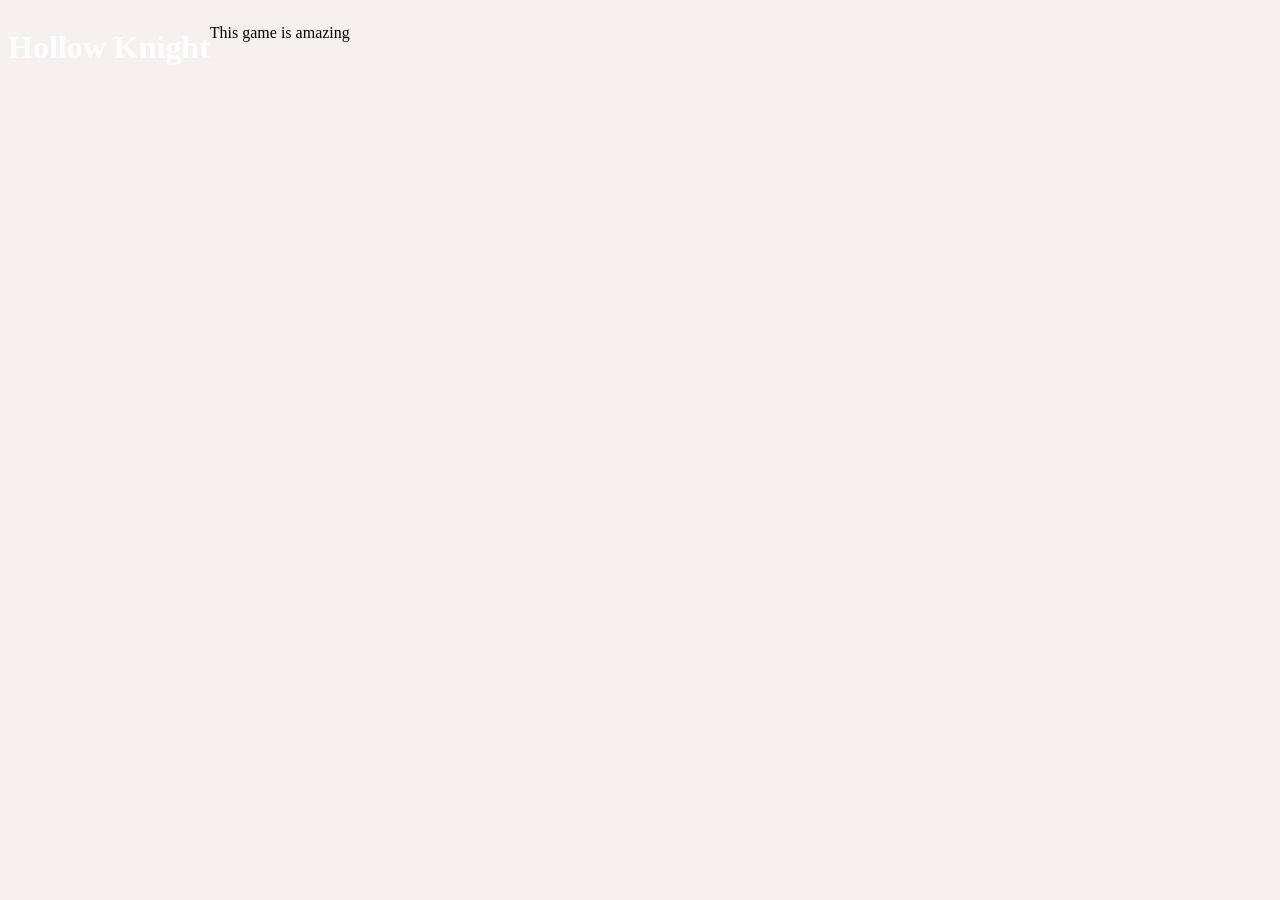
==== Holow-Knight.html @ aef9cb80 "project" ====
<!DOCTYPE html>
<html lang="en">
<head>
    <meta charset="UTF-8">
    <meta name="viewport" content="width=device-width, initial-scale=1.0">
    <title>Hollow Khight</title>
    <link rel="stylesheet" href="style.css" >
    <link rel="icon" href='./imagenes/icono.png' >
</head>
<body>
    <header>
        <h1 class="titulo">Hollow Knight </h1>
        <p>This game is amazing</p>
    
    </header>
    
    
</body>
</html>
---- style.css ----
body{
    background-color: rgb(245, 241, 241);
    background-image: url('../Pag-HMTL/imagenes/image.jpg');
   
}
header{
    text-align: center;
    display: flex;
   
}
.titulo{
    display: block;
    color: #fff;

}
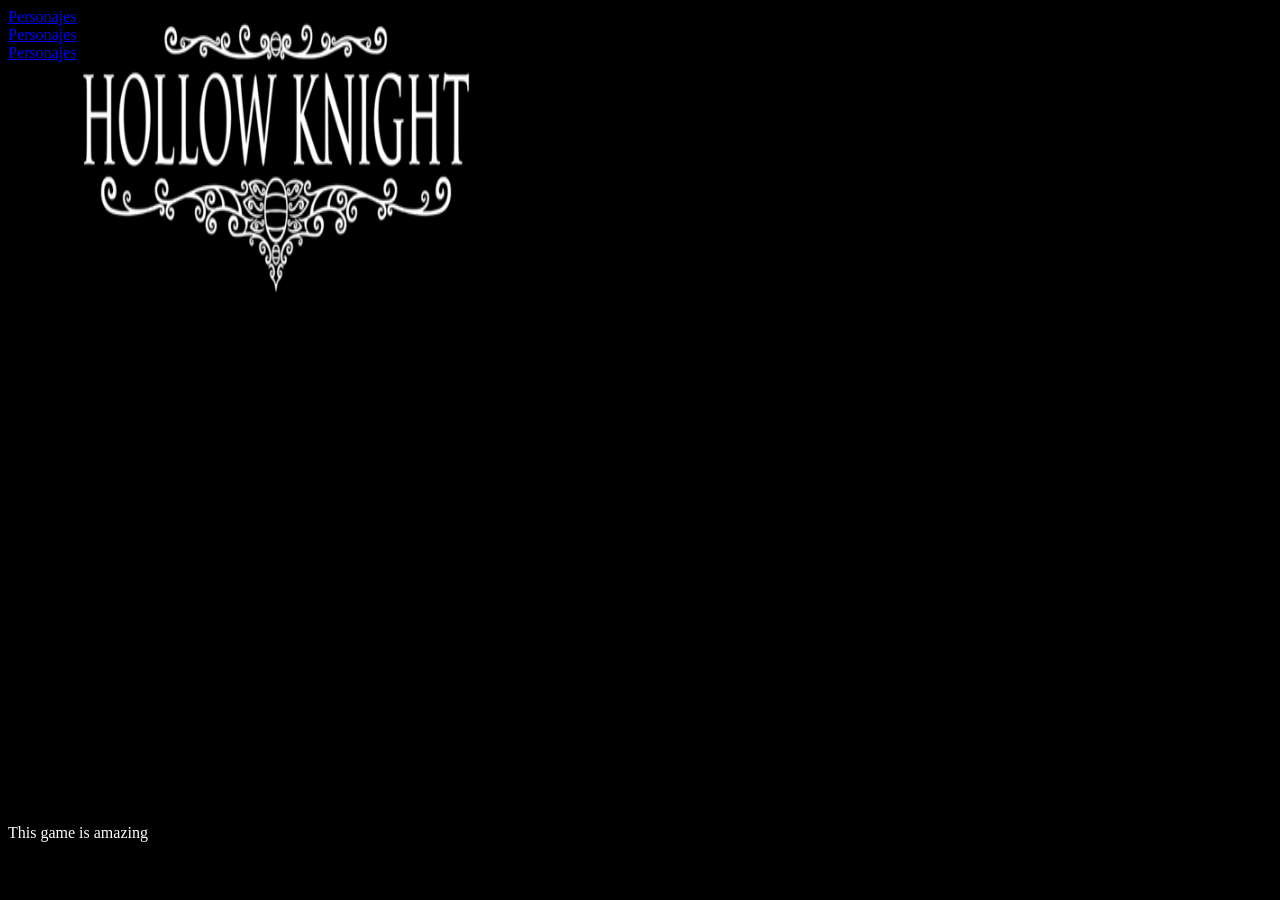
==== commit 19f22f45: "Update Holow-Knight.html" ====
--- a/Holow-Knight.html
+++ b/Holow-Knight.html
@@ -4,16 +4,25 @@
     <meta charset="UTF-8">
     <meta name="viewport" content="width=device-width, initial-scale=1.0">
     <title>Hollow Khight</title>
-    <link rel="stylesheet" href="style.css" >
     <link rel="icon" href='./imagenes/icono.png' >
+    <link rel="stylesheet" href="style.css">
+    <title>Video de fondo del Heather </title>
 </head>
-<body>
-    <header>
-        <h1 class="titulo">Hollow Knight </h1>
-        <p>This game is amazing</p>
-    
+<body style="background-color: black">
+    <header class="video-background ">
+        <nav class="waos"> 
+            <a href=" ">Personajes</a>
+            <a href=" ">Personajes</a>
+            <a href=" ">Personajes</a>
+        </nav>
+        <div position="" class="video-overlay"><center><img src="./imagenes/Titulo.png" width="400" height="300" alt="Imagen"></center></div>
+        <video autoplay muted loop ="./imagenes/fondo.mp4" width="1835" height=800>
+            <source src="./imagenes/fondo.mp4" type="video/mp4">
+        </video>
+        
     </header>
     
-    
+        <div><p><FONT COLOR="white">This game is amazing</FONT> </p></div>
+        <p>lore</p>
 </body>
-</html>+</html>
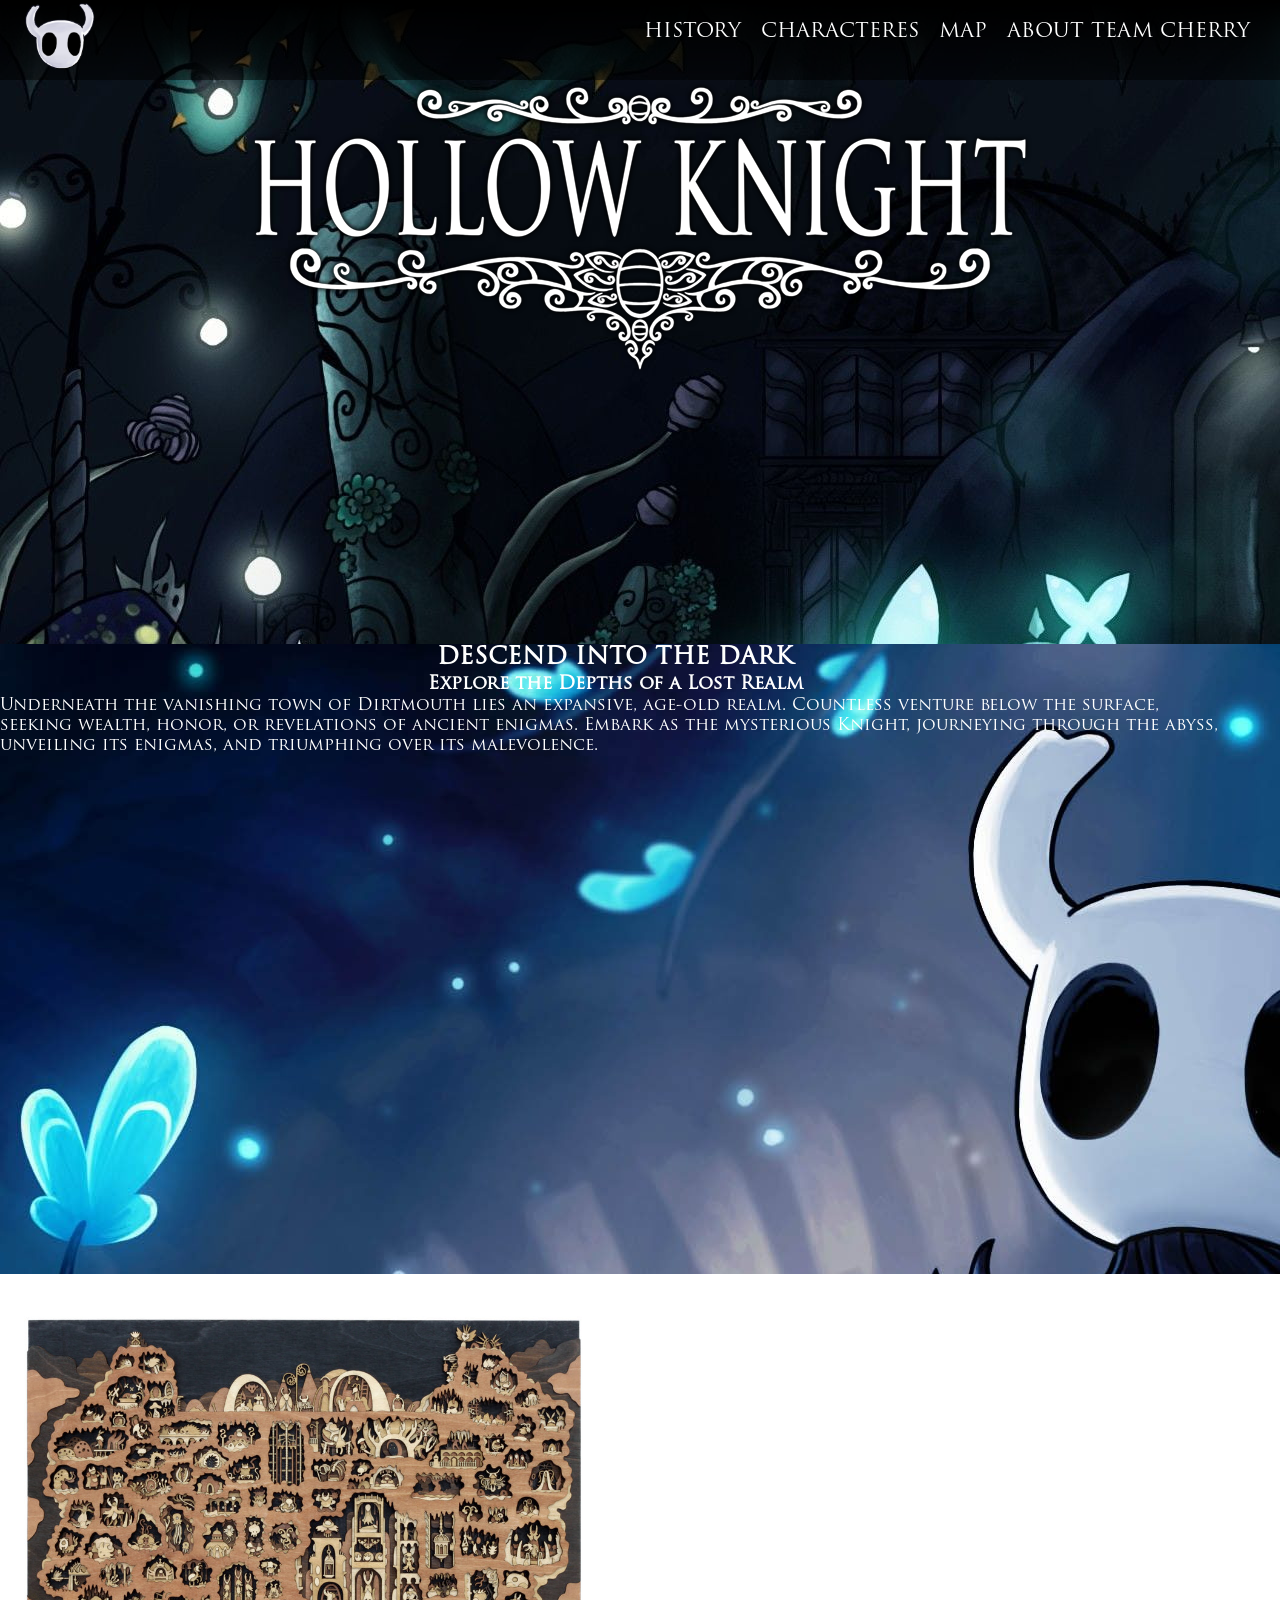
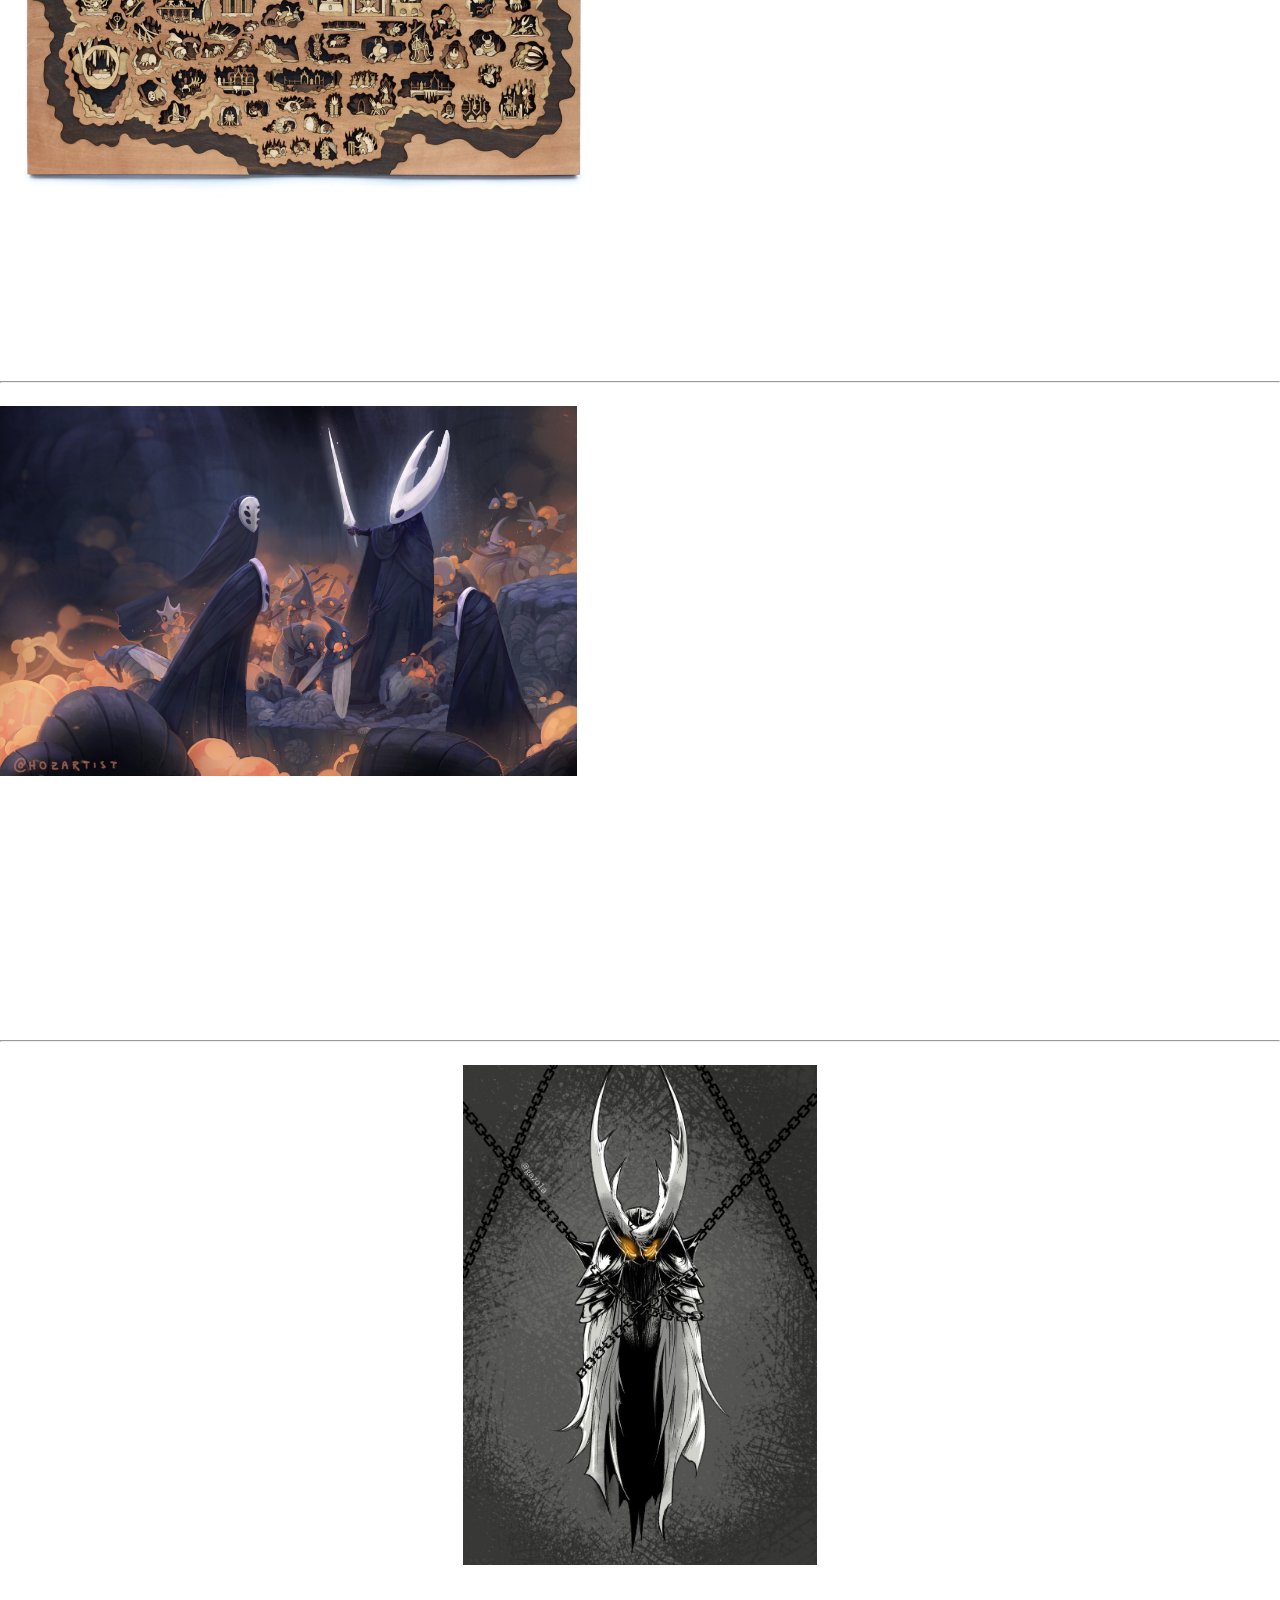
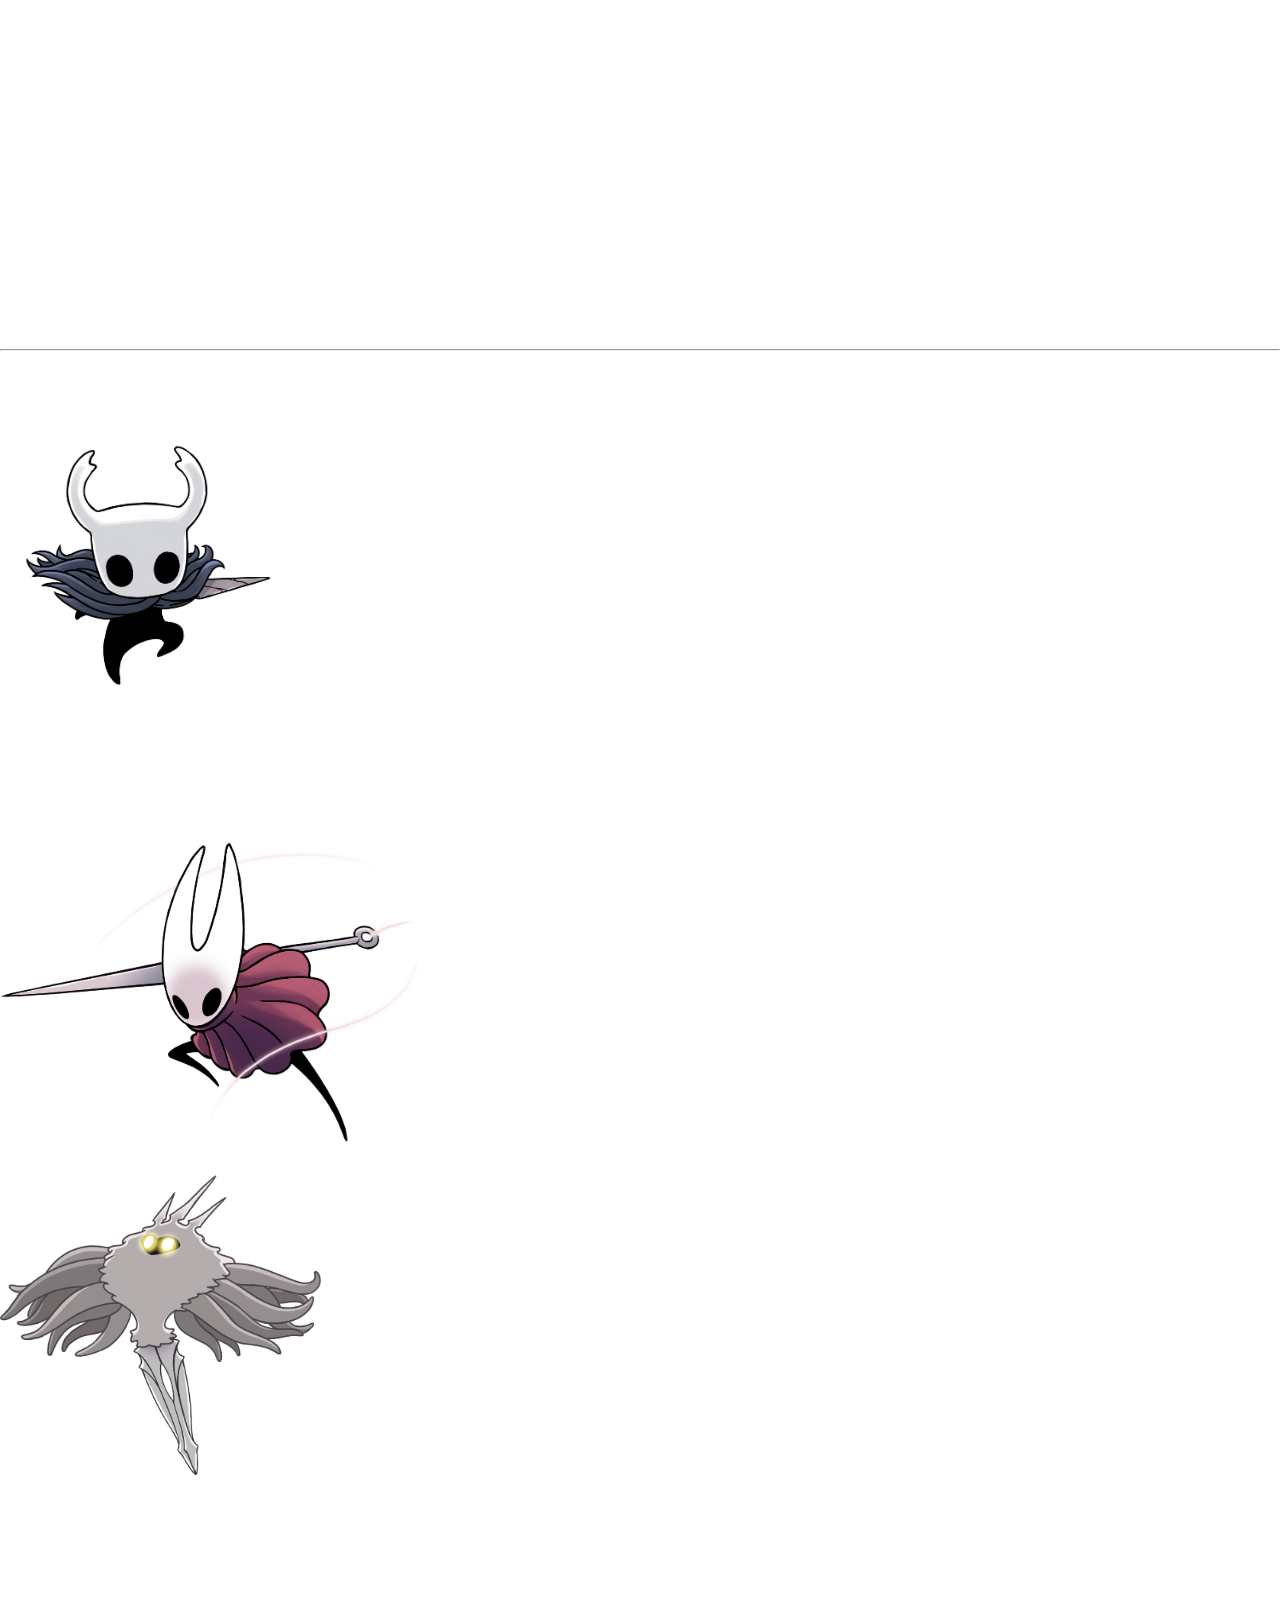
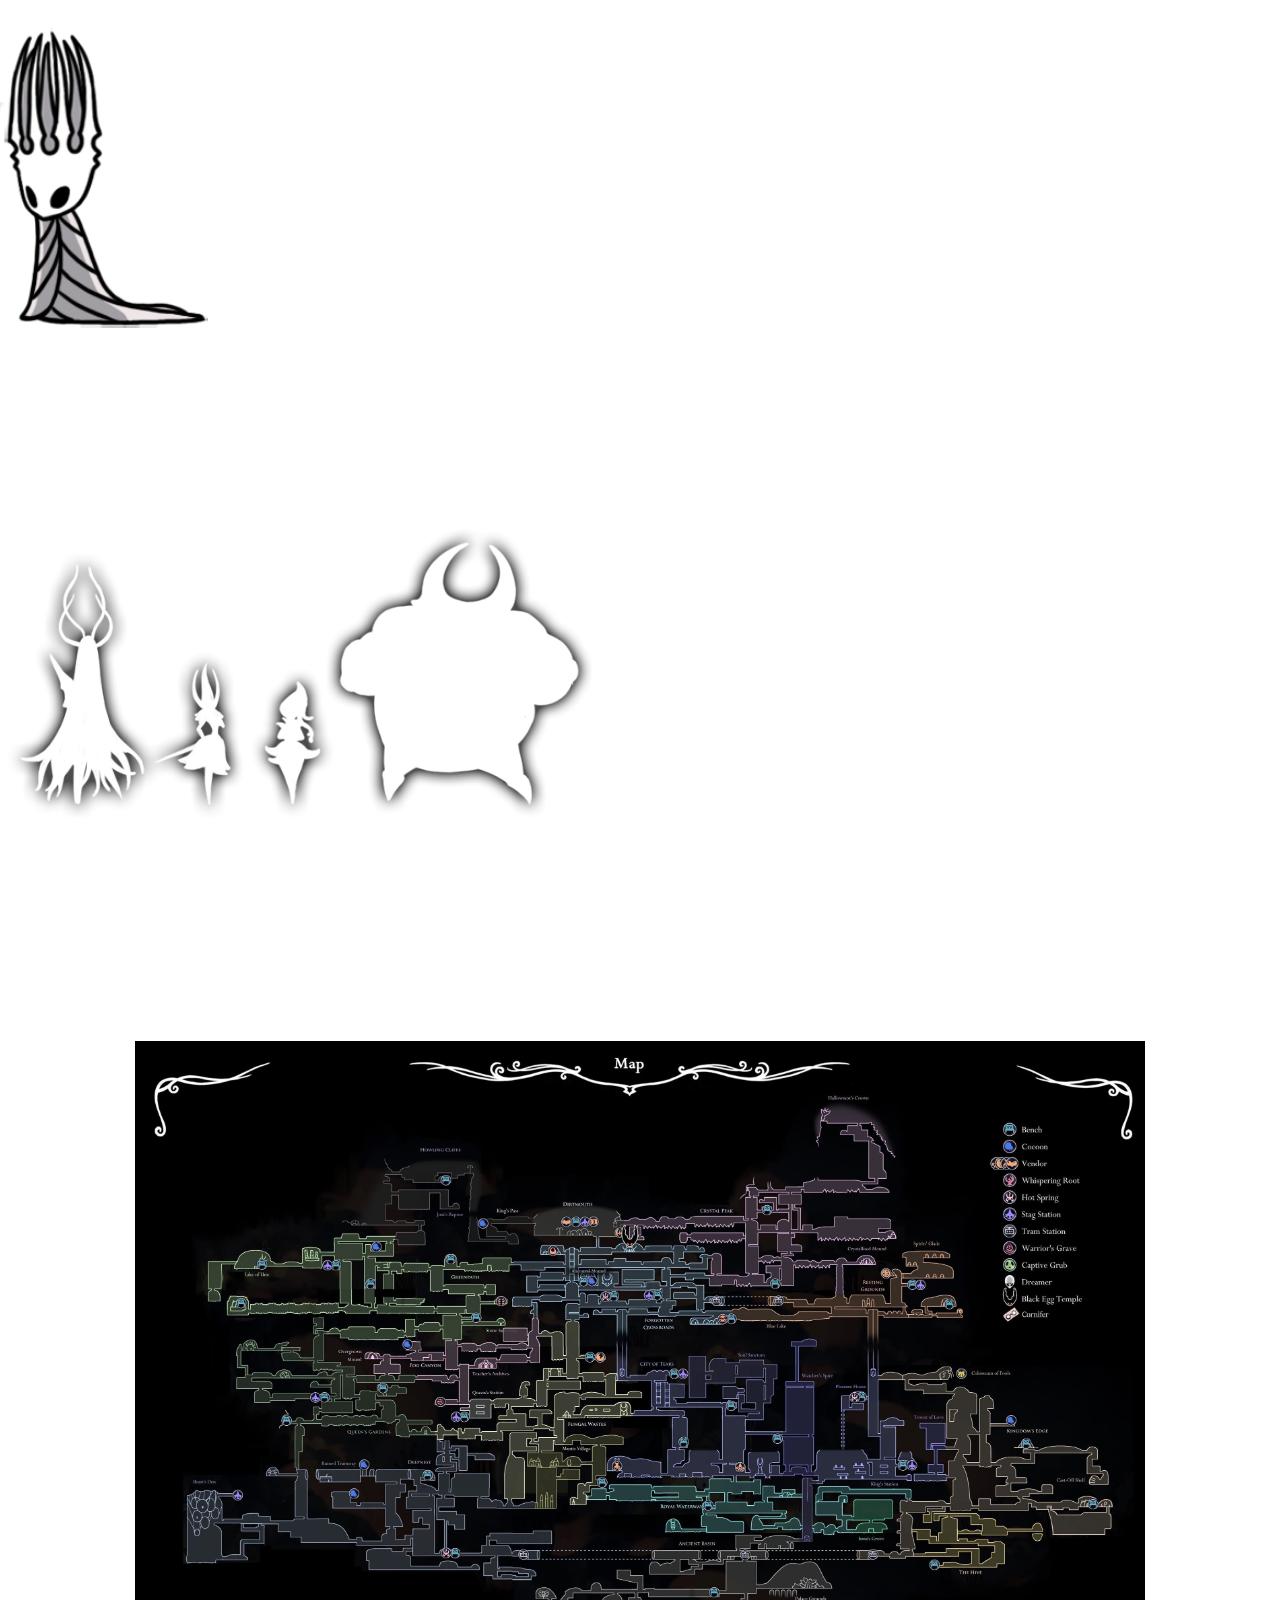
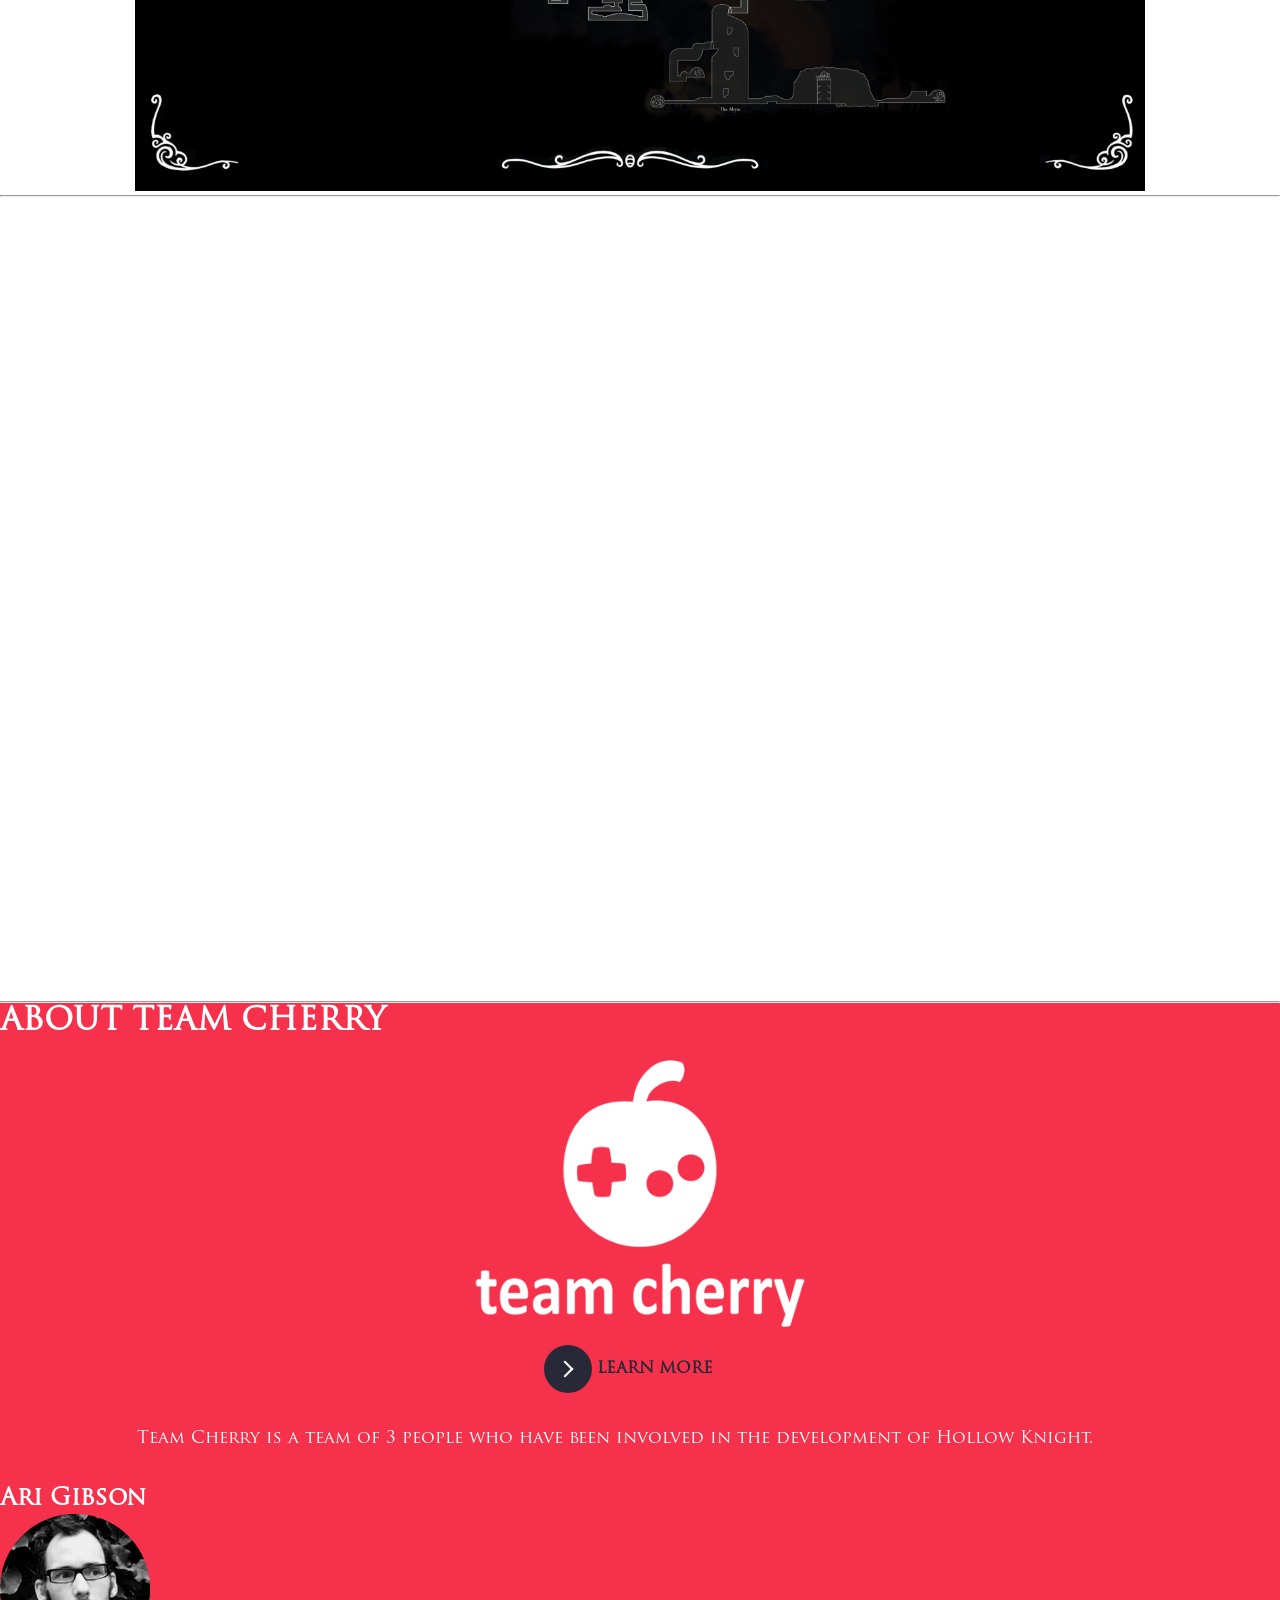
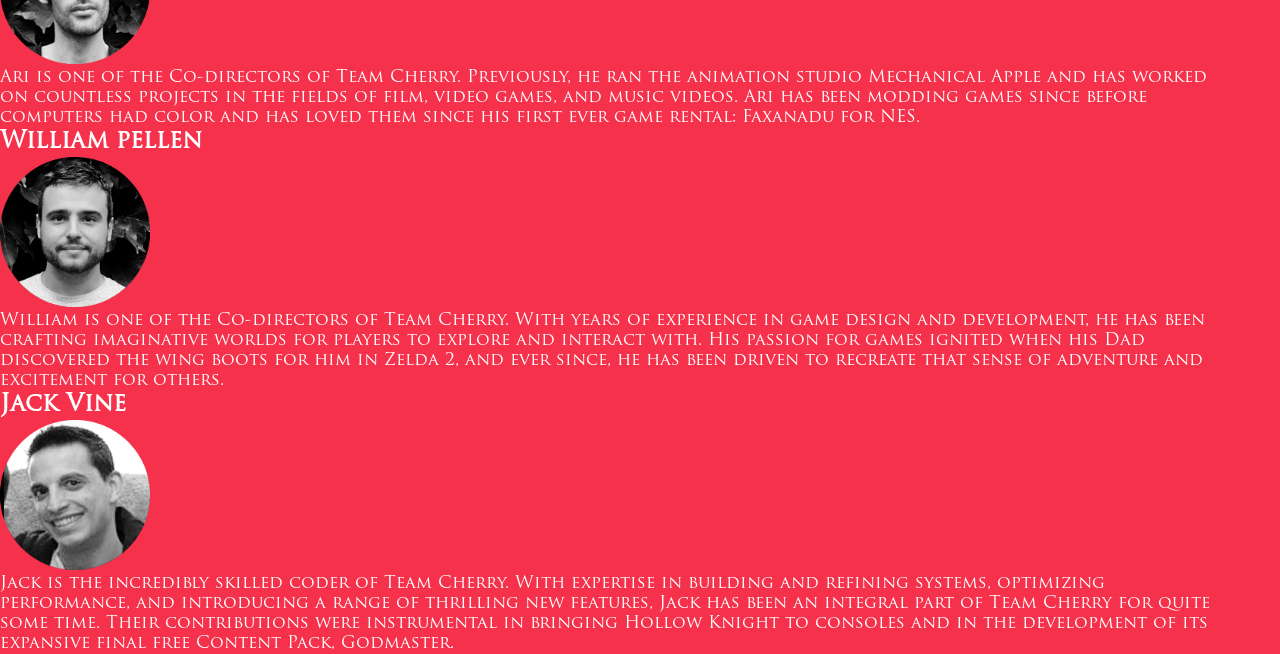
==== commit 21ecd2b1: "upload Page in Github 29/08/23" ====
--- a/Holow-Knight.html
+++ b/Holow-Knight.html
@@ -3,26 +3,167 @@
 <head>
     <meta charset="UTF-8">
     <meta name="viewport" content="width=device-width, initial-scale=1.0">
-    <title>Hollow Khight</title>
+    <title>Hollow Knight</title>
     <link rel="icon" href='./imagenes/icono.png' >
     <link rel="stylesheet" href="style.css">
-    <title>Video de fondo del Heather </title>
+    <style>
+        .imagen {
+            margin-top: 70px; /* Ajuste de posicion de imagen titulo*/
+        }
+    </style>
 </head>
-<body style="background-color: black">
-    <header class="video-background ">
-        <nav class="waos"> 
-            <a href=" ">Personajes</a>
-            <a href=" ">Personajes</a>
-            <a href=" ">Personajes</a>
+<body>
+    <header>
+        <a href="">
+            <img src="./imagenes/logo_pagina.png" alt="">
+        </a>
+        <nav> 
+            <a href="#history">HISTORY</a>
+            <a href="#characteres">CHARACTERES</a>
+            <a href="#map">MAP</a>
+            <a href="#about">ABOUT TEAM CHERRY</a>
         </nav>
-        <div position="" class="video-overlay"><center><img src="./imagenes/Titulo.png" width="400" height="300" alt="Imagen"></center></div>
-        <video autoplay muted loop ="./imagenes/fondo.mp4" width="1835" height=800>
-            <source src="./imagenes/fondo.mp4" type="video/mp4">
-        </video>
+    </header>
+    <main>
+        <div  id="fondoInicio"> 
+            <div class="titulo-overlay"><center><img class="imagen" src="./imagenes/Titulo.png" alt="Imagen"></center></div>
+            <video autoplay muted loop ="./imagenes/fondo.mp4" width="1835" height=800>
+                <source src="./imagenes/fondo.mp4" type="video/mp4">
+            </video>
+        </div> 
+          <!-- INTRODUCTION -->
+        <section class="portada" id="portada">
+            <center><h1> DESCEND INTO THE DARK </h1></center>
+            <center><h3>Explore the Depths of a Lost Realm</h3></center>
+            <p>
+                Underneath the vanishing town of Dirtmouth lies an expansive, age-old realm. Countless venture below the surface, seeking wealth, honor, or revelations of ancient enigmas.
+                Embark as the mysterious Knight, journeying through the abyss, unveiling its enigmas, and triumphing over its malevolence.
+            </p>
+        </section>
+    </main>
+  
+
+  <!-- HISTORY -->
+
+    <div id="history">
+        <h3>The history of Hallownest</h3>
+        <img src="./imagenes/Hallownest.jpg" alt="Hallownest" height="500">
+        <p>
+            Before the realm of Hallownest, there existed an all-powerful creature, The Radiance, which through its light gave birth to the tribe of Moths. 
+            Together, they created the kingdom of Hallownest, a place for insects to live out their lives. Insects of all kinds soon arrived. The Mantis tribe, a warrior people, and the Bee tribe, a hierarchical society, were among the many species that came to the new realm. 
+            While they respected The Radiance as the ultimate authority, the Mantis had their own government, and the bees secluded themselves in their hive, oblivious to all that transpired in Hallownest. All was peace and harmony, or so it seemed. In reality, The Radiance was a parasite that exploited the weak minds of the insects who worshipped her, for her own ends. In return, she granted them the wishes they sought. This was already significant, even if the insects remained unaware, and those who did realize it often didn't care. Their possessed minds weren't a problem compared to the wishes they obtained. 
+            No one cared until a being arrived that would change everything.
+        </p>
+        <hr>
+    </div>
+
+    <div>
+        <h3>The infection</h3>
+        <img src="./imagenes/infection.jpg" alt="Infection" height="370">
+        <p>
+            The Radiance had been plotting her revenge all this time, and she succeeded. She once again exploited the minds of weak insects, who, even if they forgot her, remembered the pleasure they felt when receiving wishes. 
+            She appeared to them in dreams, and over time, the dreams became more frequent and painful. It was like an infection. Eventually, the poor insects couldn't take it anymore and went mad, becoming aggressive and stronger. 
+            The dream was so potent that it took on a physical form, like a mucus or orange liquid (visible in Infected Crossroads), and spread through the air. The more privileged tribes and insects with stronger minds managed to survive, although some couldn't resist the temptation of possessing such power. 
+            The Radiance was no longer content with ruling minds; now, she wanted to destroy everything. 
+            It seemed all was lost.
+            The King attempted to find a solution to this plague, believing that to overcome the light, darkness was required. Thus, he ventured into the Abyss and began experimenting with it to forge a pure vessel. He needed to create something capable of containing the infection within, and as the Void was emptiness, he harnessed it to attempt to forge a being fit for this purpose. His initial experiments didn't yield favorable results, nor did his subsequent ones. It took many years for him to discover a pure vessel, while the Radiance threatened to annihilate the insects.
+            Until one day, he succeeded.
+        </p>
+        <hr>
+    </div>
+    <div>
+        <h3><center>The Hollow Knight</center></h3>
+        <center><img src="./imagenes/The hw.jpg" alt="Hollow Knight" height="500"></center>
+        <p>The Hollow Knight He created the perfect vessel, or so he believed. It was the Hollow Knight, or the Empty Knight. The King needed a being incapable of feeling, and this one appeared to fit the bill. The Hollow Knight absorbed the Radiance, and she became trapped in its mind, like in a dream. To ensure security, the King enlisted three beings of great power to become the seals that would contain the Hollow Knight, in case something went awry. They were Monomon, the Teacher, who held vast wisdom and studied extensively in the archives. There was also Lurien, the Watcher, who kept watch over the City of Tears from his Tower and, out of loyalty to his king, accepted this sacrifice. Lastly, Herrah, the Beast, queen of the creatures of Deepnest, initially unwilling to sacrifice herself, but after striking a deal with the king, she acquiesced. The three became the Dreamers, sleeping eternally, and from their dreams, they kept the Hollow Knight in check. 
+         Time passed, and the King died, the Pale Lady hid away, and the group of the Five Knights disbanded. And even though everything was supposed to be under control, there was something that kept people uneasy. As mentioned before, the Hollow Knight was not perfect. It did possess a feeling, loyalty toward the king. The king treated the Hollow Knight as if it were his child, and it developed an attachment to the king. This showed that the Empty Knight wasn't so empty after all. The Radiance seized upon this and spread once more. Not even the Dreamers could stand against her, but they couldn't awaken because they now had to keep the Hollow Knight imprisoned. The Hollow Knight's void was filled with infection, and now she controlled its body, using it as a conduit. If the Hollow Knight were to escape, the infection would spread even faster. The weak insects became infected once again. The kingdom fell back into ruin, and without their king, their hopes dwindled.
+         And at this point is when our character arrives in Hallownest, another vessel that must carve a path through this devastated realm to either replace the Hollow Knight as a pure vessel or put an end to the Radiance once and for all.</p>
+    </div>
+    <hr>
+
+    <!-- CHARACTERES -->
+    <div id="characteres">
+        <center><h2>CHARACTERES</h2></center>
+        <h2>The Knight</h2>
+        <img src="./imagenes/Knight.png" alt="Knight" height="300">
+        <p>The character that the player controls throughout the main story in Hollow Knight. At the start of the game, the Knight is equipped with only their Old Nail and the ability to heal themselves using SOUL. Throughout the game, they acquire new abilities and items that enable them to progress within Hallownest, the kingdom in which the game takes place, unlocking new areas and characters.</p>
         
-    </header>
+        <h2>Hornet</h2>
+        <p>Skillful guardian of the ruins of Hallownest. Wields a needle and thread.</p>
+        <img src="./imagenes/Hornet.png" alt="Hornet" height="300">
+
+        <h2>The radiance</h2>
+        <img src="./imagenes/Radiance.png" alt="Radiance" height="300">
+        <p> The light, long forgotten</p>
+        <p>The plague, the infection, the madness that reanimates the corpses of Hallownest... the radiance that emanates from the eyes of a dead kingdom. Whence does it come? I suppose it's something beyond the understanding of mortals like me.</p>
+
+        <h2>The Pale King</h2>
+        <p>The Pale King was the monarch of Hallownest, the companion of the Pale Lady, and the ruler of the White Palace.
+
+            When Hallownest eventually fell into ruin, its solitary king left his now-vanished palace and his subjects behind, retreating into hiding.</p>
+        <img src="./imagenes/ThePaleKing.png" alt="Pale King" height="300">
+
+        <h2>The five great Knights</h2>
+        <p> Five legendary figures who once held the role of defending the kingdom. Their names have been forgotten by history. The five Great Knights are:</p>
+        <br>
+        <ul>
+            <li> ●Fierce Dryya</li>
+            <li> ●Kindhearted Isma</li>
+            <li> ●Mysterious Ze'mer</li>
+            <li> ●Loyal Ogrim</li>
+            <li> ●Mighty Hegemol</li>
+        </ul>
+        <img src="./imagenes/Five.png" alt="The great Five" height="300">
+        <p>From left to right: Ze'mer, Dryya, Isma, and Hegemol</p>
+    </div>
+
+    <!-- MAP -->
+    <div id="map">
+        <h1>MAP</h1>
+        <p>In Hollow Knight, a valuable ally is undoubtedly a comprehensive map, as the level design showcases a labyrinthine nature and the extensive world layout can easily lead us astray in the depths of Hallownest. Navigating through these unfamiliar terrains can sow uncertainty regarding our goals and destinations. As we progress in our adventure, we will come across a variety of challenging bosses, collectible items of all sorts, intriguing missions, picturesque shops, needy rescued grubs, ornamental trinkets, hidden rarities, empowering abilities, magical spells, as well as strategically placed fast travel points, among many other things. This wealth of elements can result in us inadvertently overlooking certain aspects, prompting us to invest hours meticulously exploring the map in search of the final details necessary to achieve the coveted 107% completion.</p>
+        <center><img src="./imagenes/Map.jpg" alt="Map" height="750"></center>
+    </div>
+    <!-- GAMEPLAY -->
+    <hr>
+    <video autoplay muted loop ="./imagenes/Gameplay.mp4" width="1835" height=800>
+        <source src="./imagenes/Gameplay.mp4" type="video/mp4">
+    </video>
+    <hr>
+    <!-- ABOUT TEAM CHERRY-->
+    <div id="about" >
+        <h1>ABOUT TEAM CHERRY</h1>
+        <center><img src="./imagenes/Team Cherry.png" alt="Team Cherry" height="300"></center>
+        <div>
+            <center>
+                <a href="https://www.teamcherry.com.au/">
+                  <button class="learn-more">
+                    <span class="circle" aria-hidden="true">
+                      <span class="icon arrow"></span>
+                    </span>
+                    <span class="button-text">Learn More</span>
+                  </button>
+                </a>
+              </center>
+              <br><br>
+        </div>
+        <center><p>Team Cherry is a team of 3 people who have been involved in the development of Hollow Knight.</p></center>
+        <br><br>
+        <!-- Ari gibson -->
+        <h2>Ari Gibson</h2>
+        <img src="./imagenes/ari.png" alt="Ari Gibson" height="150">
+        <p>Ari is one of the Co-directors of Team Cherry. Previously, he ran the animation studio Mechanical Apple and has worked on countless projects in the fields of film, video games, and music videos. Ari has been modding games since before computers had color and has loved them since his first ever game rental: Faxanadu for NES.</p>
+        <!-- william pellen -->
+        <h2>William pellen</h2>
+        <img src="./imagenes/william.png" alt="William pellen" height="150">
+        <p>William is one of the Co-directors of Team Cherry. With years of experience in game design and development, he has been crafting imaginative worlds for players to explore and interact with. His passion for games ignited when his Dad discovered the wing boots for him in Zelda 2, and ever since, he has been driven to recreate that sense of adventure and excitement for others.</p>
+        <!-- Jack Vine -->
+        <h2>Jack Vine</h2>
+        <img src="./imagenes/jack.png" alt="Jak Vine" height="150">
+        <p>Jack is the incredibly skilled coder of Team Cherry. With expertise in building and refining systems, optimizing performance, and introducing a range of thrilling new features, Jack has been an integral part of Team Cherry for quite some time. Their contributions were instrumental in bringing Hollow Knight to consoles and in the development of its expansive final free Content Pack, Godmaster.</p>
     
-        <div><p><FONT COLOR="white">This game is amazing</FONT> </p></div>
-        <p>lore</p>
+    
+    
+    </div>
+
+
 </body>
 </html>
--- a/style.css
+++ b/style.css
@@ -1,16 +1,216 @@
-body{
-    background-color: rgb(245, 241, 241);
-    background-image: url('../Pag-HMTL/imagenes/image.jpg');
-   
-}
-header{
-    text-align: center;
-    display: flex;
-   
-}
-.titulo{
-    display: block;
-    color: #fff;
-
-}
-    +
+ @font-face{
+          font-family:'Trajan';
+          src:url(./font/Trajan.ttf)
+} 
+
+*{
+  padding: 0;
+  margin: 0;
+  box-sizing: border-box;
+  flex-direction: wrap;
+}
+
+html {
+  scroll-behavior: smooth;
+}
+
+header {
+  position: fixed;
+  width: 100%;
+  height: 80px;
+  background-image: linear-gradient(black, rgba(0, 0, 0, 0.5));
+  display: flex;
+  align-items: center;
+  justify-content: space-between;
+  padding: 0 20px;
+  z-index: 90;
+}
+
+header img {
+  height: 5rem;
+}
+
+nav{
+  display: flex;
+  flex-direction: row;
+  height: 100%;
+}
+
+nav a {
+  display: block;
+  align-items: center;
+  text-decoration: none;
+  color: white;
+  font-size: 20px;
+  font-family: 'Trajan', sans-serif;
+  height: 100%;
+  padding: 20px 10px;
+
+}
+
+nav a:hover {
+  background-color: white;
+  color: black;
+}
+
+.titulo-overlay {
+  position: absolute;
+  top: 50;
+  left: 50;
+  width: 100%;
+  height: 100%;
+  z-index: 1; 
+  text-align: justify;
+}
+video{
+  height: calc(100vh - 100px);
+  width: 100%;
+}
+.portada{
+  background-image:url("./imagenes/void.jpg");
+  height: 70vh;
+  
+}
+p {
+  text-decoration: none;
+  color: rgb(255, 255, 255); 
+  font-size: 17px;
+  font-family: 'Trajan', sans-serif;
+  margin-right: 50px;
+}
+
+h1 {
+  text-decoration: none;
+  color: rgb(255, 255, 255); 
+  font-family: 'Trajan', sans-serif;
+  margin-right: 50px;
+}
+h2 {
+  text-decoration: none;
+  color: rgb(255, 255, 255); 
+  
+  font-family: 'Trajan', sans-serif;
+  margin-right: 50px;
+}
+h3 {
+  text-decoration: none;
+  color: rgb(255, 255, 255); 
+
+  font-family: 'Trajan', sans-serif;
+  margin-right: 50px;
+}
+ul {
+  text-decoration: none;
+  color: rgb(255, 255, 255); 
+
+  font-family: 'Trajan', sans-serif;
+  margin-right: 50px;
+}
+
+body {
+  background-image: url("./imagenes/Fondo.jpg"); 
+  background-attachment: fixed;
+}
+
+#fondoInicio {
+  margin: 0;
+  width: 100%;
+}
+
+#fondoInicio video{
+  width: 100%;
+  height: 100%;
+} 
+
+button {
+  position: relative;
+  display: inline-block;
+  cursor: pointer;
+  outline: none;
+  border: 0;
+  vertical-align: middle;
+  text-decoration: none;
+  background: transparent;
+  padding: 0;
+  font-size: inherit;
+  font-family: 'Trajan', sans-serif;
+ }
+ 
+ button.learn-more {
+  width: 12rem;
+  height: auto;
+ }
+ 
+ button.learn-more .circle {
+  transition: all 0.45s cubic-bezier(0.65, 0, 0.076, 1);
+  position: relative;
+  display: block;
+  margin: 0;
+  width: 3rem;
+  height: 3rem;
+  background: #282936;
+  border-radius: 1.625rem;
+ }
+ 
+ button.learn-more .circle .icon {
+  transition: all 0.45s cubic-bezier(0.65, 0, 0.076, 1);
+  position: absolute;
+  top: 0;
+  bottom: 0;
+  margin: auto;
+  background: #fff;
+ }
+ 
+ button.learn-more .circle .icon.arrow {
+  transition: all 0.45s cubic-bezier(0.65, 0, 0.076, 1);
+  left: 0.625rem;
+  width: 1.125rem;
+  height: 0.125rem;
+  background: none;
+ }
+ 
+ button.learn-more .circle .icon.arrow::before {
+  position: absolute;
+  content: "";
+  top: -0.29rem;
+  right: 0.0625rem;
+  width: 0.625rem;
+  height: 0.625rem;
+  border-top: 0.125rem solid #fff;
+  border-right: 0.125rem solid #fff;
+  transform: rotate(45deg);
+ }
+ 
+ button.learn-more .button-text {
+  transition: all 0.45s cubic-bezier(0.65, 0, 0.076, 1);
+  position: absolute;
+  top: 0;
+  left: 0;
+  right: 0;
+  bottom: 0;
+  padding: 0.75rem 0;
+  margin: 0 0 0 1.85rem;
+  color: #282936;
+  font-weight: 700;
+  line-height: 1.6;
+  text-align: center;
+  text-transform: uppercase;
+ }
+ 
+ button:hover .circle {
+  width: 100%;
+ }
+ 
+ button:hover .circle .icon.arrow {
+  background: #fff;
+  transform: translate(1rem, 0);
+ }
+ 
+ button:hover .button-text {
+  color: #fff;
+ }
+
+ #about {
+  background-color: rgb(245, 49, 75);
+}
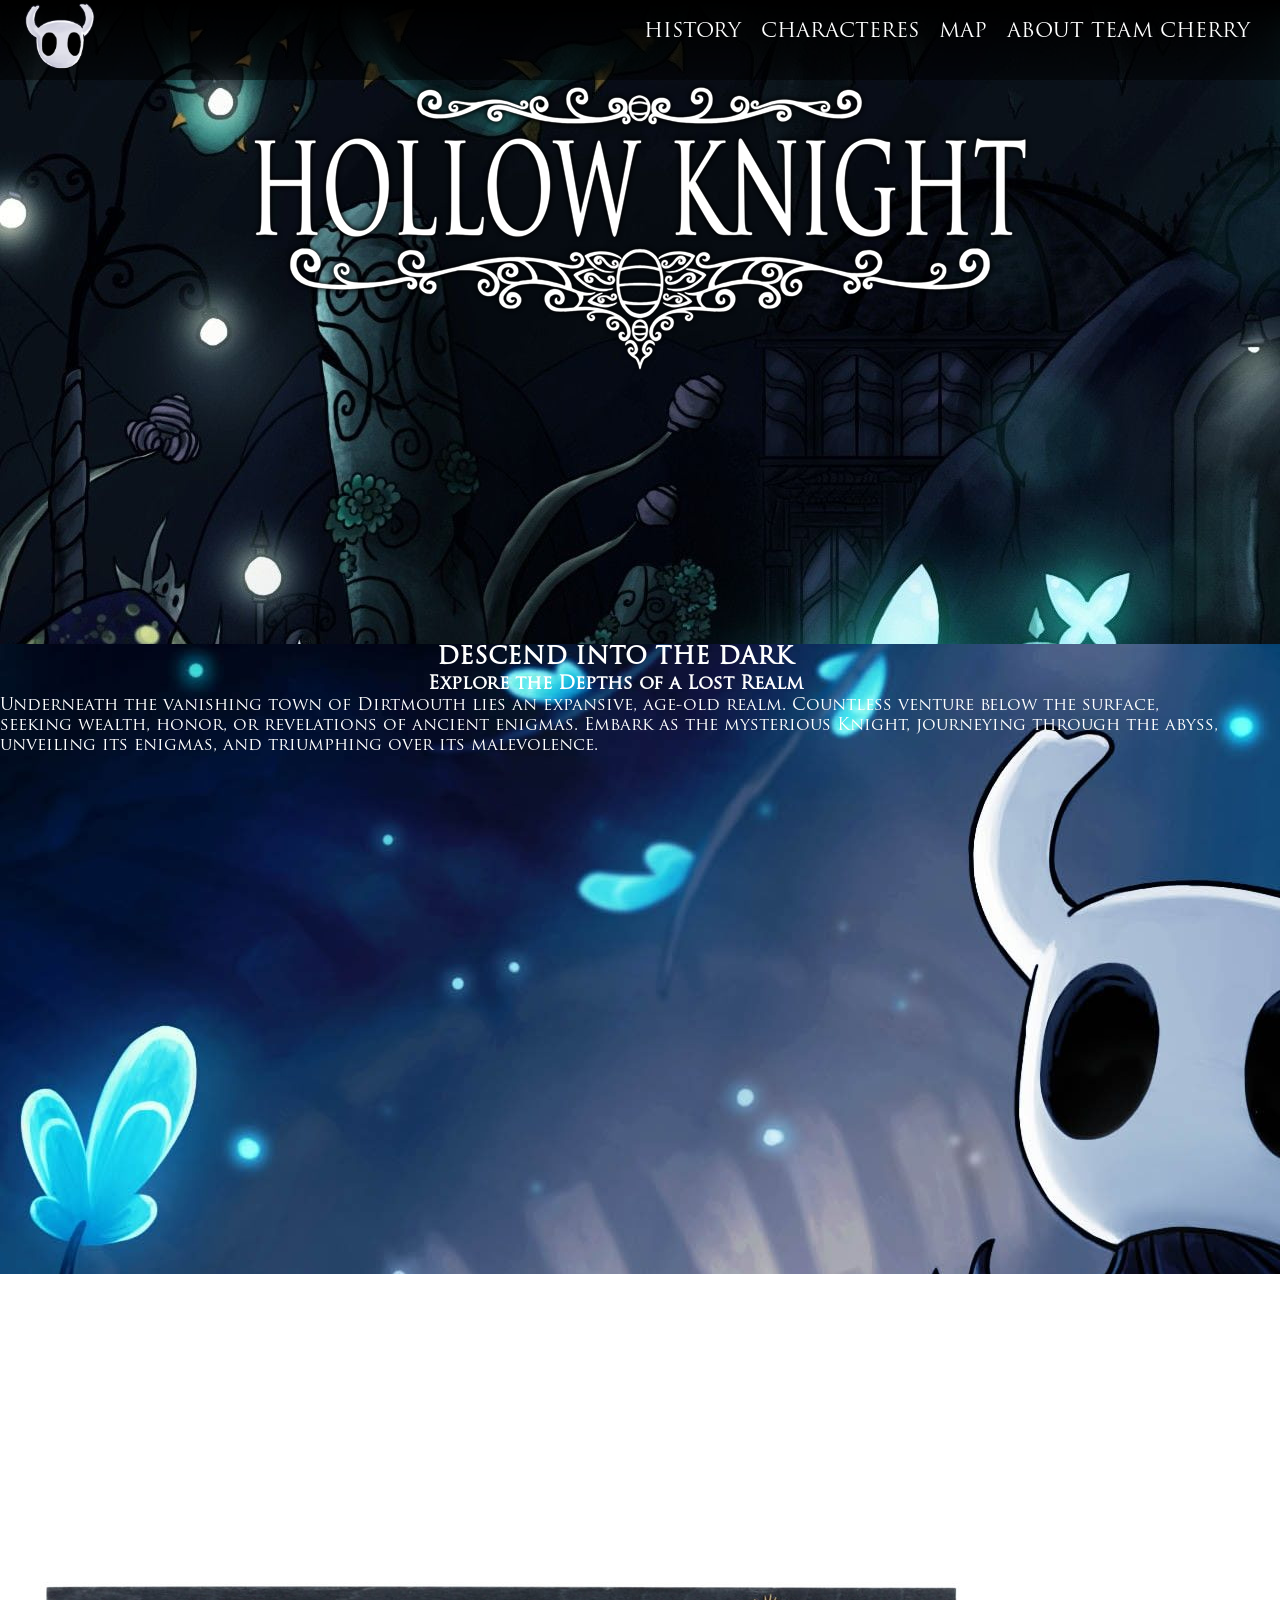
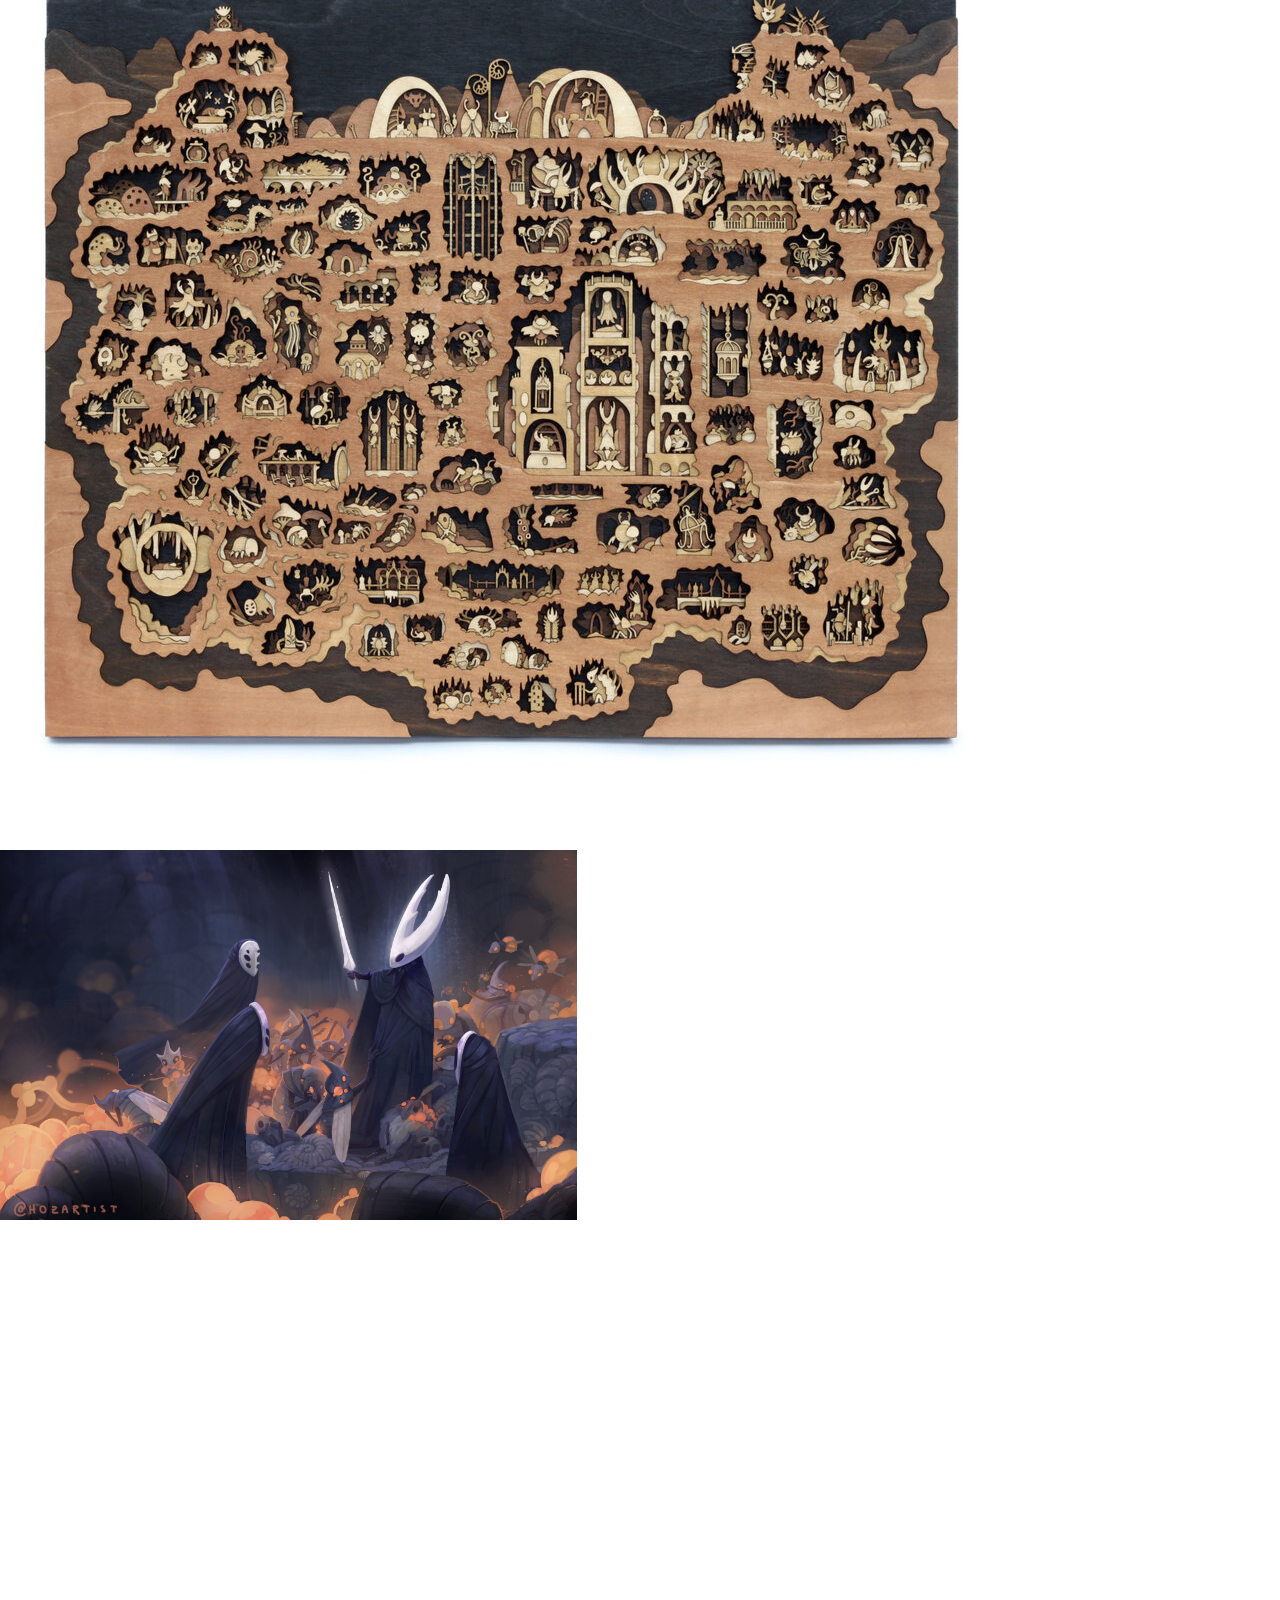
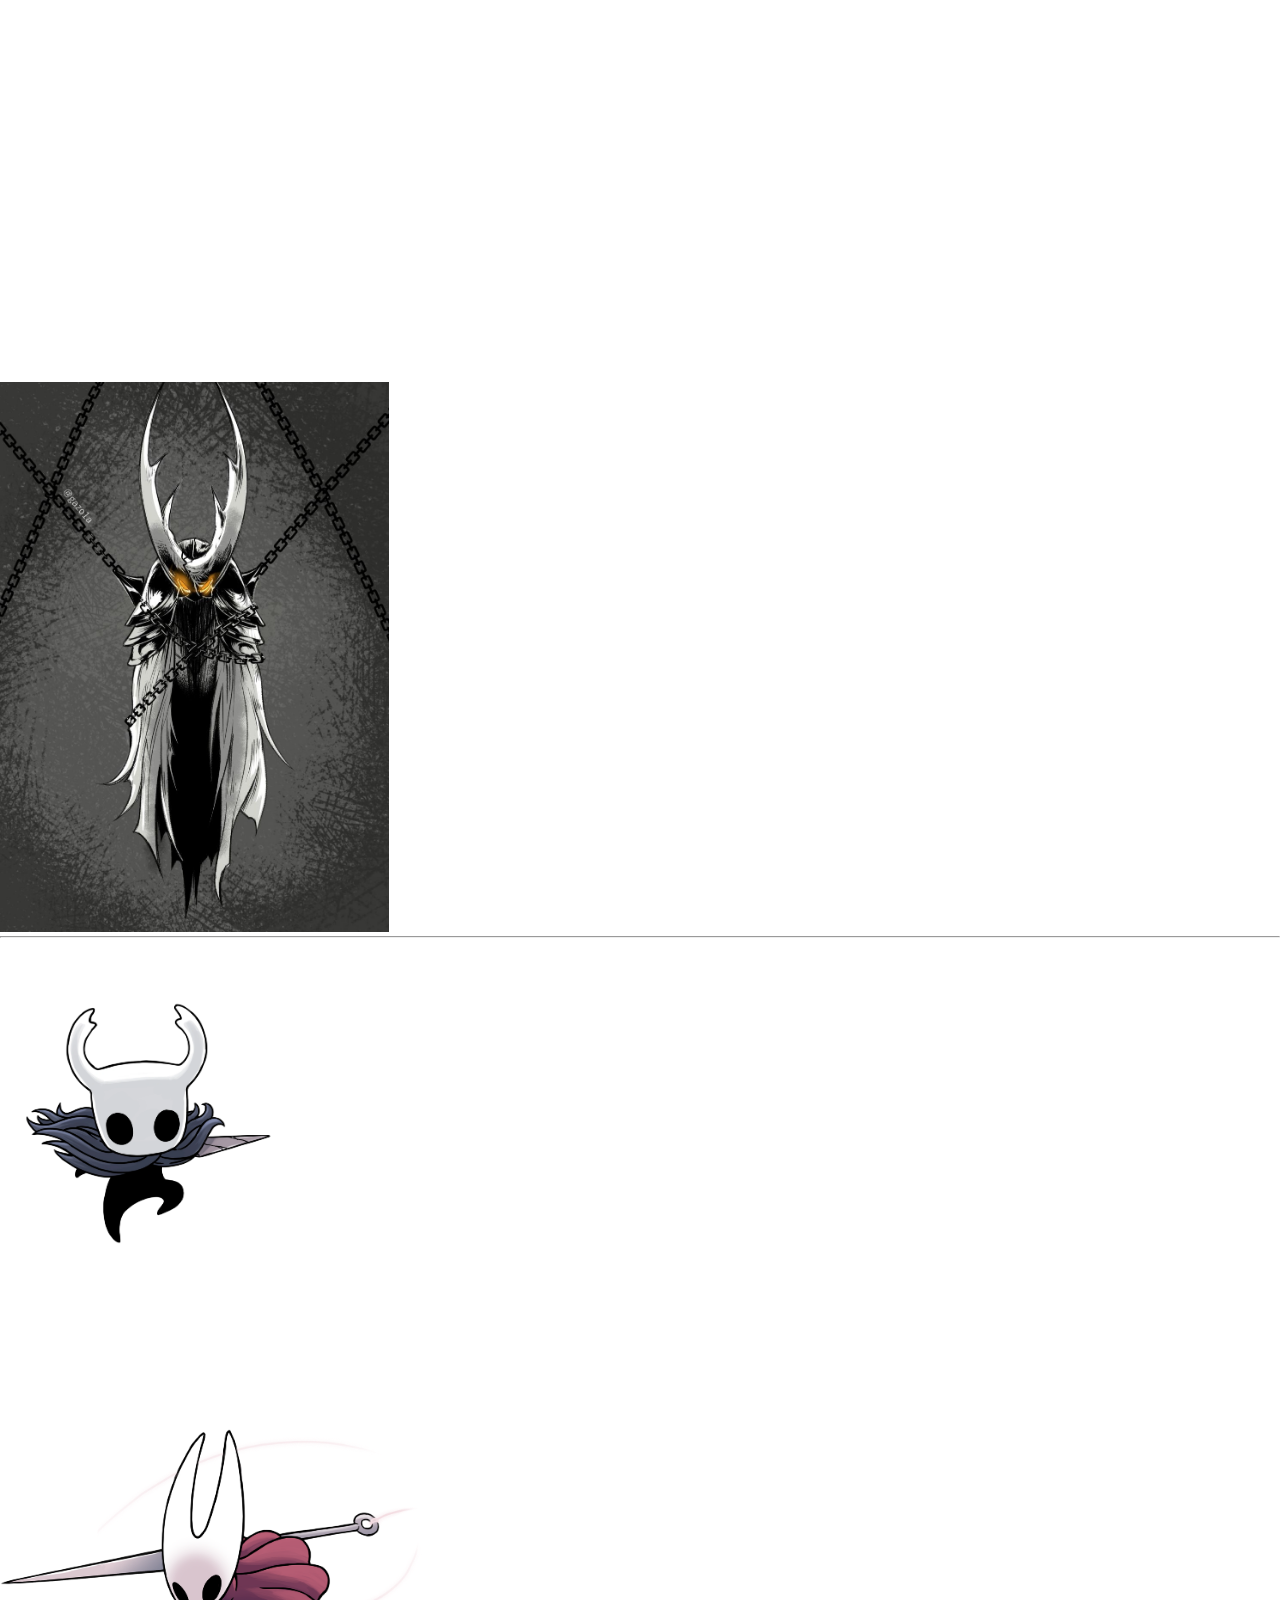
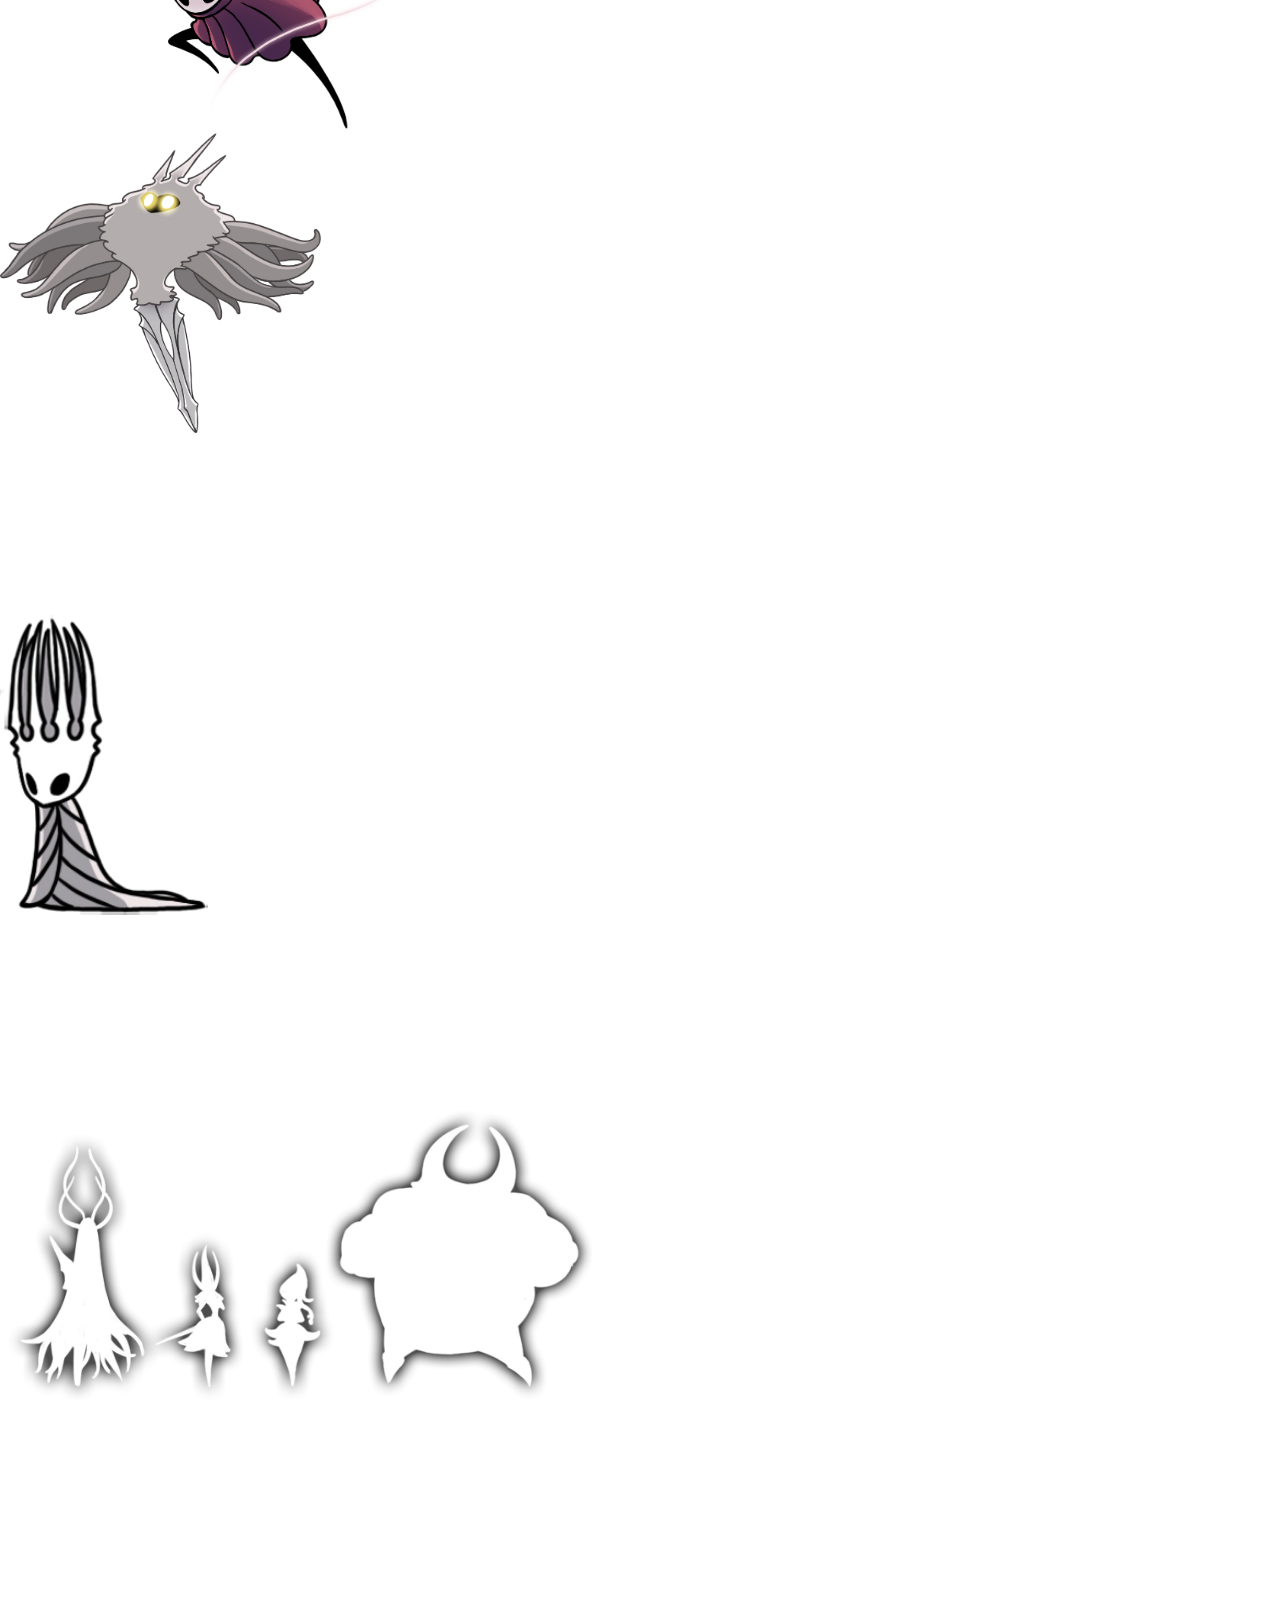
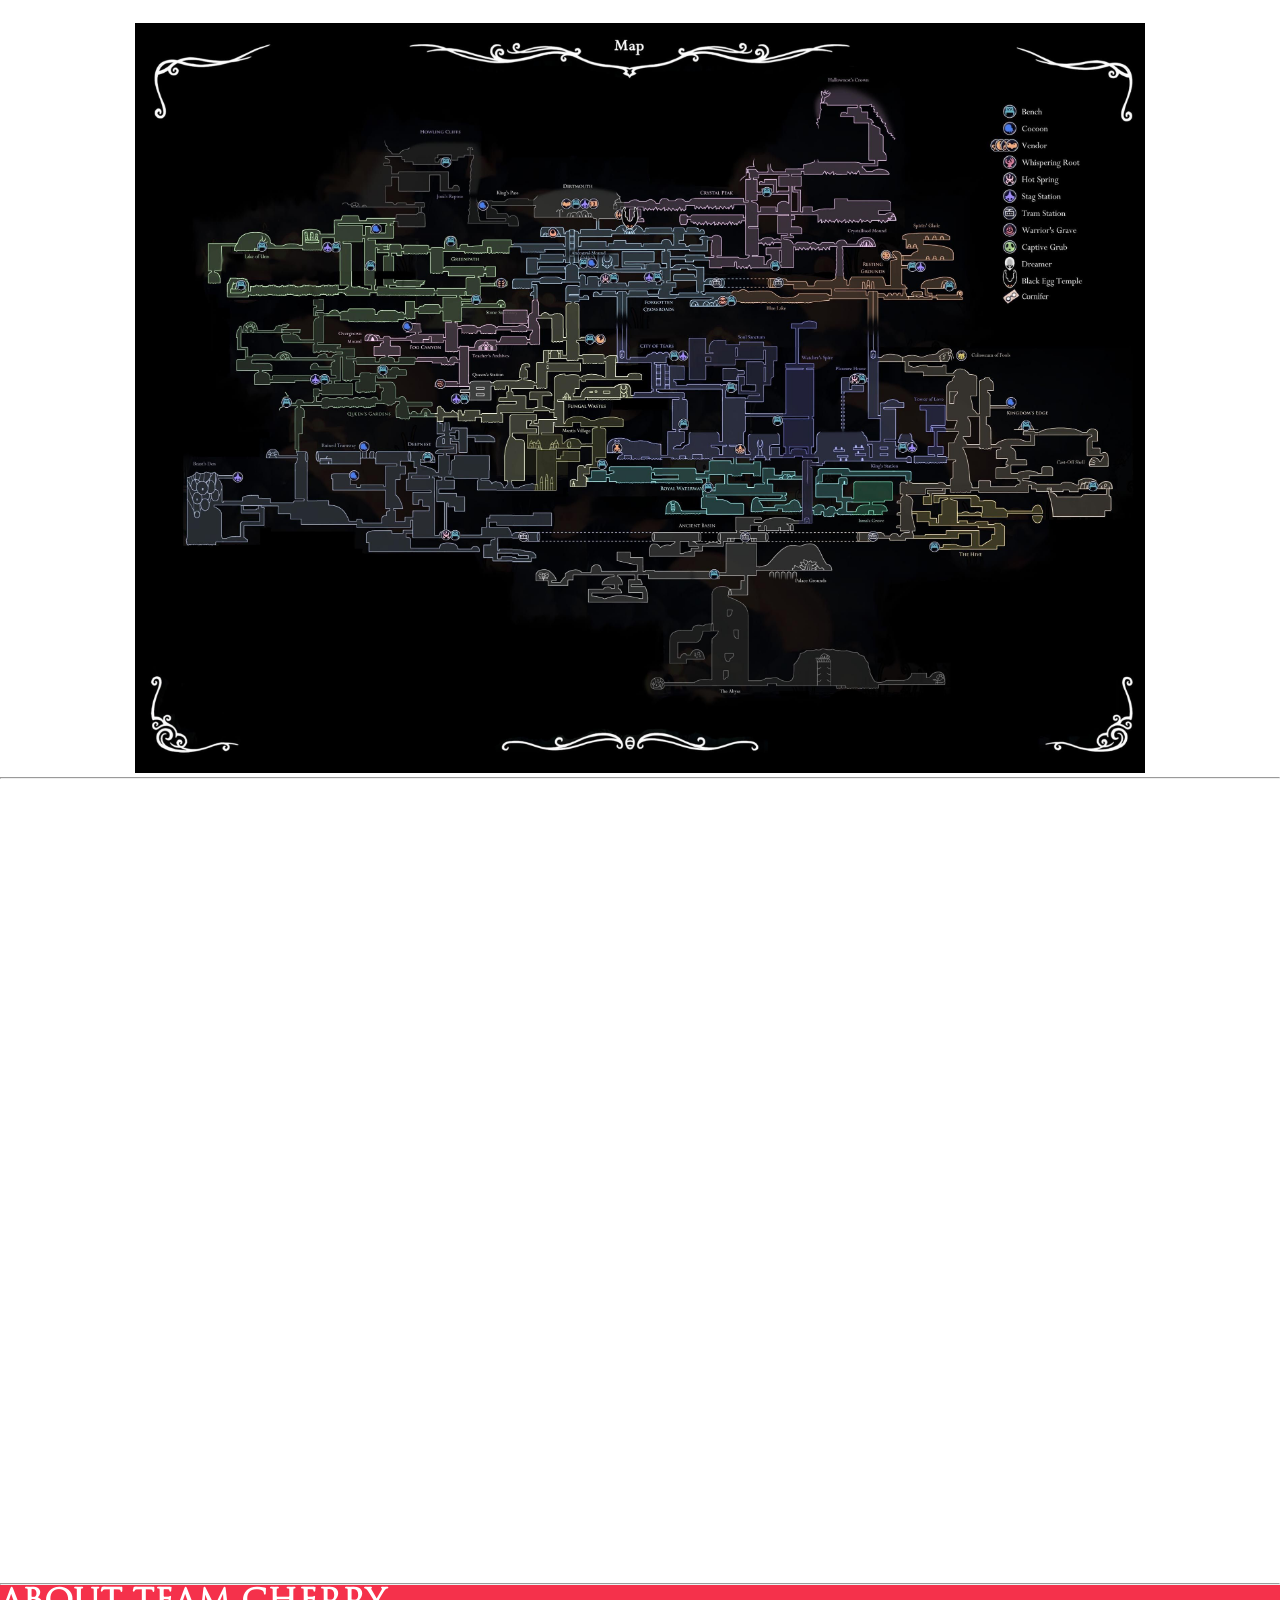
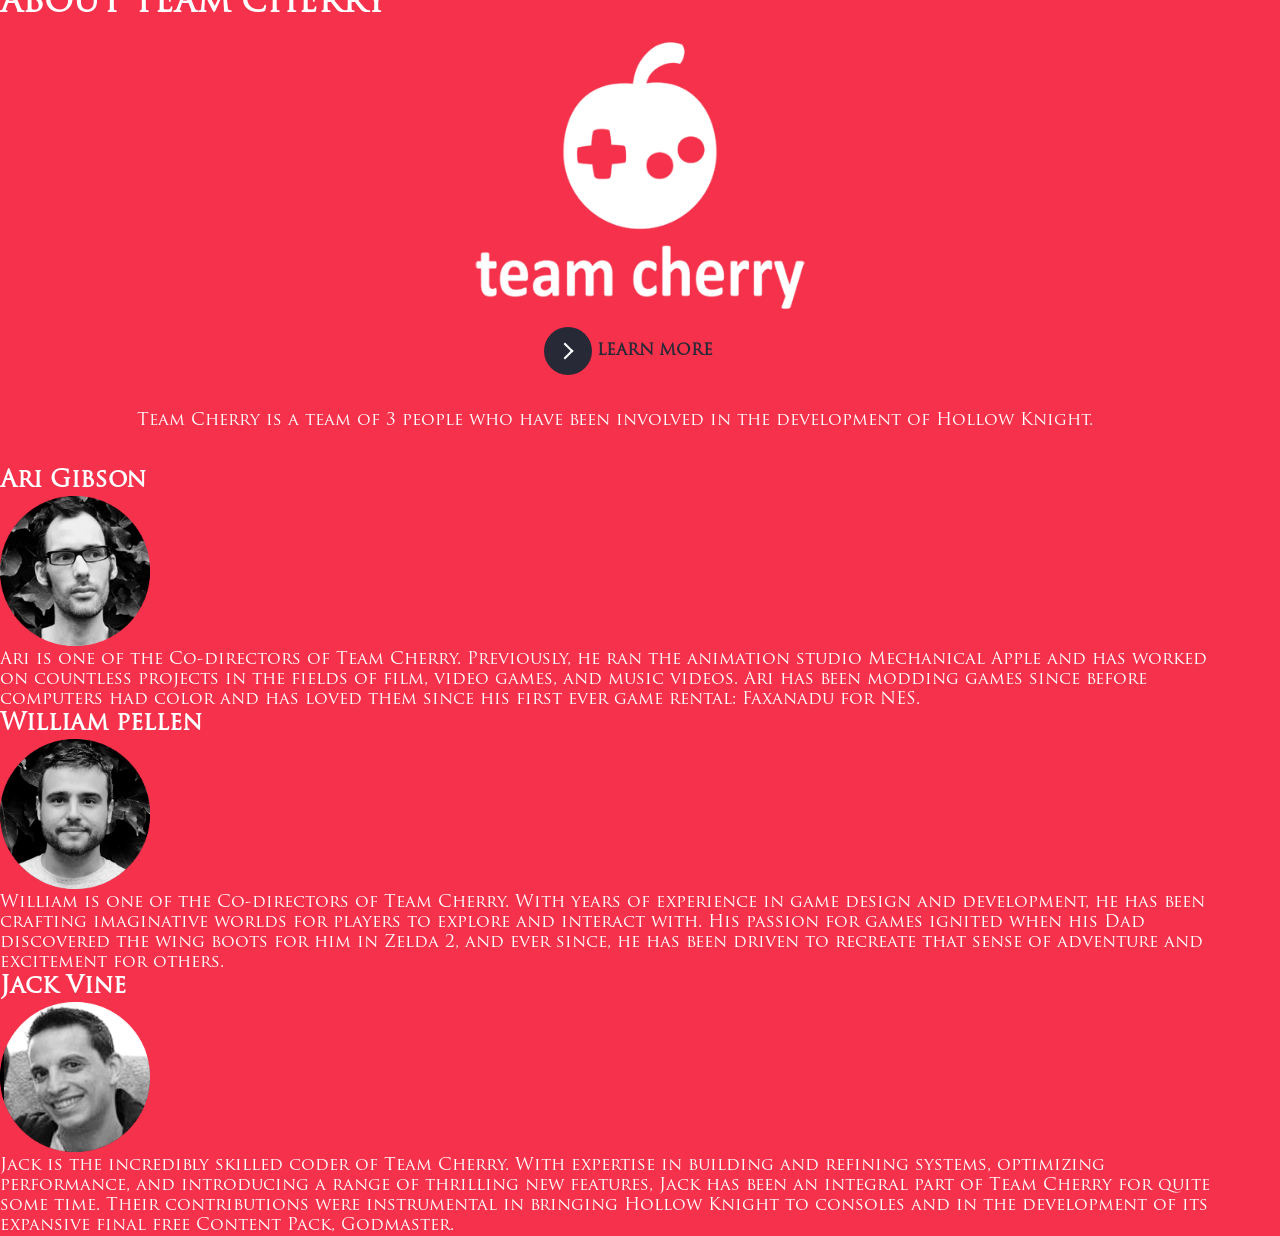
==== commit c40c0e50: "Update Holow-Knight.html Contenidos de texto organizados dentro de bloques" ====
--- a/Holow-Knight.html
+++ b/Holow-Knight.html
@@ -44,22 +44,26 @@
   
 
   <!-- HISTORY -->
-
-    <div id="history">
+  <br><br><br><br>
+  <div class="section">
+    <div class="parrafo"id="history">
+       
         <h3>The history of Hallownest</h3>
-        <img src="./imagenes/Hallownest.jpg" alt="Hallownest" height="500">
         <p>
             Before the realm of Hallownest, there existed an all-powerful creature, The Radiance, which through its light gave birth to the tribe of Moths. 
             Together, they created the kingdom of Hallownest, a place for insects to live out their lives. Insects of all kinds soon arrived. The Mantis tribe, a warrior people, and the Bee tribe, a hierarchical society, were among the many species that came to the new realm. 
             While they respected The Radiance as the ultimate authority, the Mantis had their own government, and the bees secluded themselves in their hive, oblivious to all that transpired in Hallownest. All was peace and harmony, or so it seemed. In reality, The Radiance was a parasite that exploited the weak minds of the insects who worshipped her, for her own ends. In return, she granted them the wishes they sought. This was already significant, even if the insects remained unaware, and those who did realize it often didn't care. Their possessed minds weren't a problem compared to the wishes they obtained. 
             No one cared until a being arrived that would change everything.
         </p>
-        <hr>
+       
     </div>
-
-    <div>
+    <img  src="./imagenes/Hallownest.jpg" alt="Hallownest" >
+</div>   
+<br><br><br><br>
+<div class="section">
+        <img src="./imagenes/infection.jpg" alt="Infection" height="370">
+    <div class="parrafo">
         <h3>The infection</h3>
-        <img src="./imagenes/infection.jpg" alt="Infection" height="370">
         <p>
             The Radiance had been plotting her revenge all this time, and she succeeded. She once again exploited the minds of weak insects, who, even if they forgot her, remembered the pleasure they felt when receiving wishes. 
             She appeared to them in dreams, and over time, the dreams became more frequent and painful. It was like an infection. Eventually, the poor insects couldn't take it anymore and went mad, becoming aggressive and stronger. 
@@ -69,52 +73,66 @@
             The King attempted to find a solution to this plague, believing that to overcome the light, darkness was required. Thus, he ventured into the Abyss and began experimenting with it to forge a pure vessel. He needed to create something capable of containing the infection within, and as the Void was emptiness, he harnessed it to attempt to forge a being fit for this purpose. His initial experiments didn't yield favorable results, nor did his subsequent ones. It took many years for him to discover a pure vessel, while the Radiance threatened to annihilate the insects.
             Until one day, he succeeded.
         </p>
-        <hr>
     </div>
-    <div>
-        <h3><center>The Hollow Knight</center></h3>
-        <center><img src="./imagenes/The hw.jpg" alt="Hollow Knight" height="500"></center>
+</div>
+<br><br><br><br>
+<div class="section">
+    <div class="parrafo">
+        <h3>The Hollow Knight</h3>
         <p>The Hollow Knight He created the perfect vessel, or so he believed. It was the Hollow Knight, or the Empty Knight. The King needed a being incapable of feeling, and this one appeared to fit the bill. The Hollow Knight absorbed the Radiance, and she became trapped in its mind, like in a dream. To ensure security, the King enlisted three beings of great power to become the seals that would contain the Hollow Knight, in case something went awry. They were Monomon, the Teacher, who held vast wisdom and studied extensively in the archives. There was also Lurien, the Watcher, who kept watch over the City of Tears from his Tower and, out of loyalty to his king, accepted this sacrifice. Lastly, Herrah, the Beast, queen of the creatures of Deepnest, initially unwilling to sacrifice herself, but after striking a deal with the king, she acquiesced. The three became the Dreamers, sleeping eternally, and from their dreams, they kept the Hollow Knight in check. 
          Time passed, and the King died, the Pale Lady hid away, and the group of the Five Knights disbanded. And even though everything was supposed to be under control, there was something that kept people uneasy. As mentioned before, the Hollow Knight was not perfect. It did possess a feeling, loyalty toward the king. The king treated the Hollow Knight as if it were his child, and it developed an attachment to the king. This showed that the Empty Knight wasn't so empty after all. The Radiance seized upon this and spread once more. Not even the Dreamers could stand against her, but they couldn't awaken because they now had to keep the Hollow Knight imprisoned. The Hollow Knight's void was filled with infection, and now she controlled its body, using it as a conduit. If the Hollow Knight were to escape, the infection would spread even faster. The weak insects became infected once again. The kingdom fell back into ruin, and without their king, their hopes dwindled.
          And at this point is when our character arrives in Hallownest, another vessel that must carve a path through this devastated realm to either replace the Hollow Knight as a pure vessel or put an end to the Radiance once and for all.</p>
     </div>
+    <img src="./imagenes/The hw.jpg" alt="Hollow Knight" height="550">
+</div>
     <hr>
 
     <!-- CHARACTERES -->
-    <div id="characteres">
-        <center><h2>CHARACTERES</h2></center>
+<div id="characteres">
+    <center><h2>CHARACTERES</h2></center>
+
+        <div class="section-character">
+        <img src="./imagenes/Knight.png" alt="Knight" height="300">
         <h2>The Knight</h2>
-        <img src="./imagenes/Knight.png" alt="Knight" height="300">
         <p>The character that the player controls throughout the main story in Hollow Knight. At the start of the game, the Knight is equipped with only their Old Nail and the ability to heal themselves using SOUL. Throughout the game, they acquire new abilities and items that enable them to progress within Hallownest, the kingdom in which the game takes place, unlocking new areas and characters.</p>
-        
+        </div>
+
+        <div class="section-character">
         <h2>Hornet</h2>
         <p>Skillful guardian of the ruins of Hallownest. Wields a needle and thread.</p>
         <img src="./imagenes/Hornet.png" alt="Hornet" height="300">
+        </div>
 
+        <div class="section-character">
+        <img src="./imagenes/Radiance.png" alt="Radiance" height="300">
         <h2>The radiance</h2>
-        <img src="./imagenes/Radiance.png" alt="Radiance" height="300">
-        <p> The light, long forgotten</p>
-        <p>The plague, the infection, the madness that reanimates the corpses of Hallownest... the radiance that emanates from the eyes of a dead kingdom. Whence does it come? I suppose it's something beyond the understanding of mortals like me.</p>
+        <p> The light, long forgotten    
+            The plague, the infection, the madness that reanimates the corpses of Hallownest... the radiance that emanates from the eyes of a dead kingdom. Whence does it come? I suppose it's something beyond the understanding of mortals like me.</p>
+        </div>
 
+        <div class="section-character">
         <h2>The Pale King</h2>
         <p>The Pale King was the monarch of Hallownest, the companion of the Pale Lady, and the ruler of the White Palace.
 
             When Hallownest eventually fell into ruin, its solitary king left his now-vanished palace and his subjects behind, retreating into hiding.</p>
         <img src="./imagenes/ThePaleKing.png" alt="Pale King" height="300">
+        </div>
 
+        <div class="section-character">
         <h2>The five great Knights</h2>
         <p> Five legendary figures who once held the role of defending the kingdom. Their names have been forgotten by history. The five Great Knights are:</p>
         <br>
         <ul>
-            <li> ●Fierce Dryya</li>
-            <li> ●Kindhearted Isma</li>
-            <li> ●Mysterious Ze'mer</li>
-            <li> ●Loyal Ogrim</li>
-            <li> ●Mighty Hegemol</li>
+            <li> Fierce Dryya</li>
+            <li> Kindhearted Isma</li>
+            <li> Mysterious Ze'mer</li>
+            <li> Loyal Ogrim</li>
+            <li> Mighty Hegemol</li>
         </ul>
         <img src="./imagenes/Five.png" alt="The great Five" height="300">
         <p>From left to right: Ze'mer, Dryya, Isma, and Hegemol</p>
-    </div>
+        </div>
+</div>
 
     <!-- MAP -->
     <div id="map">
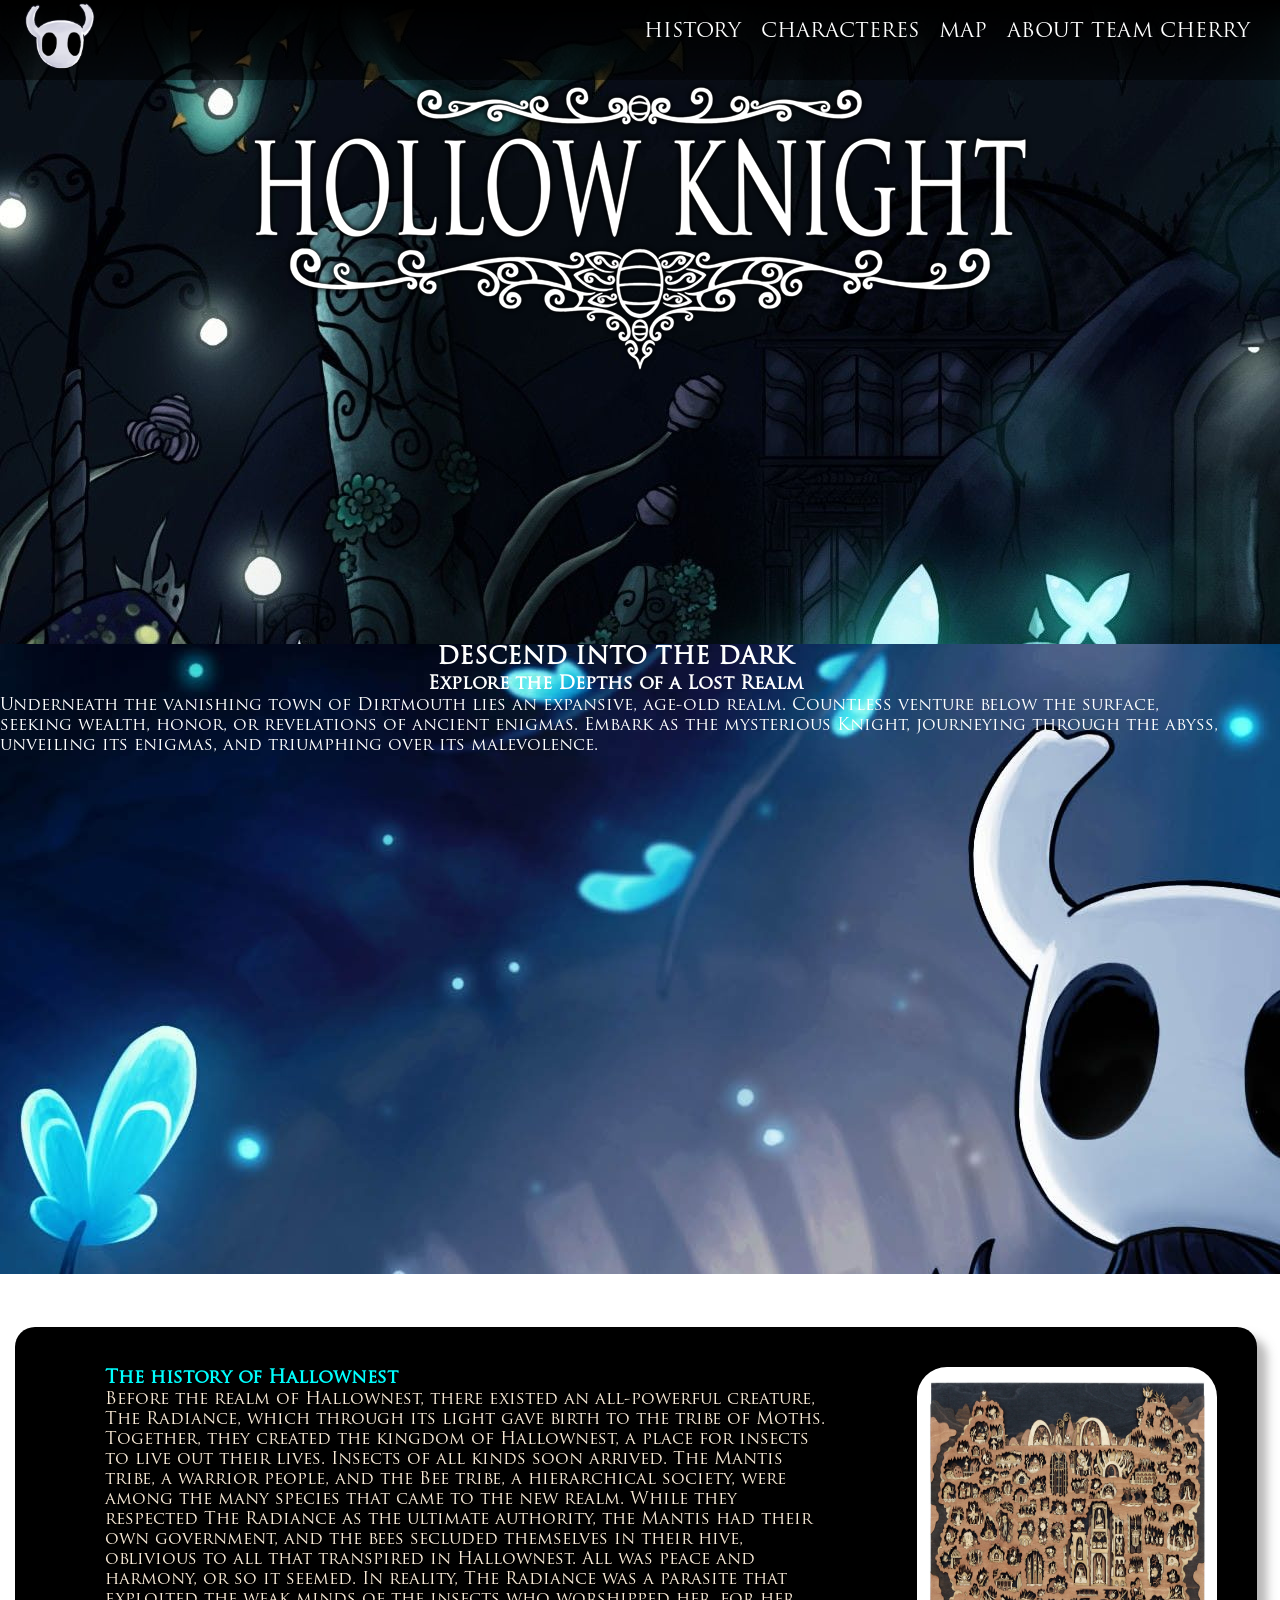
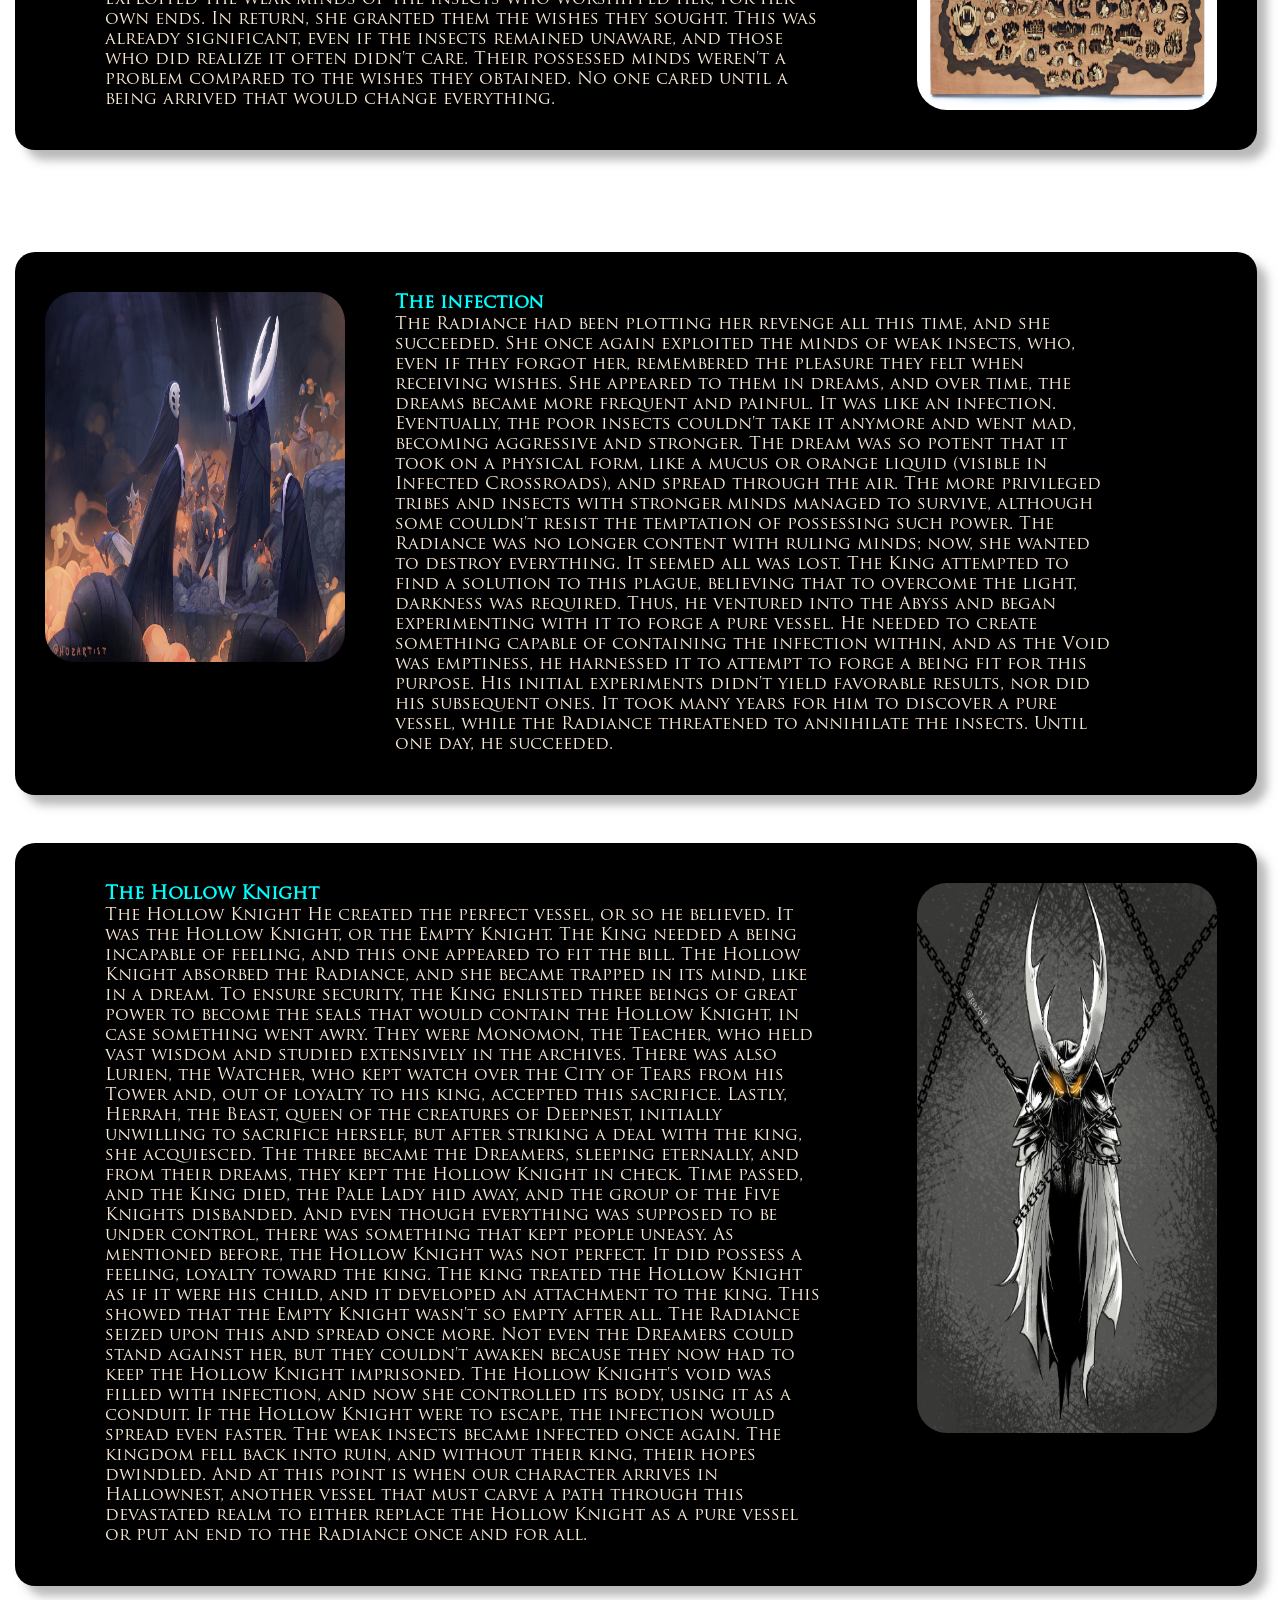
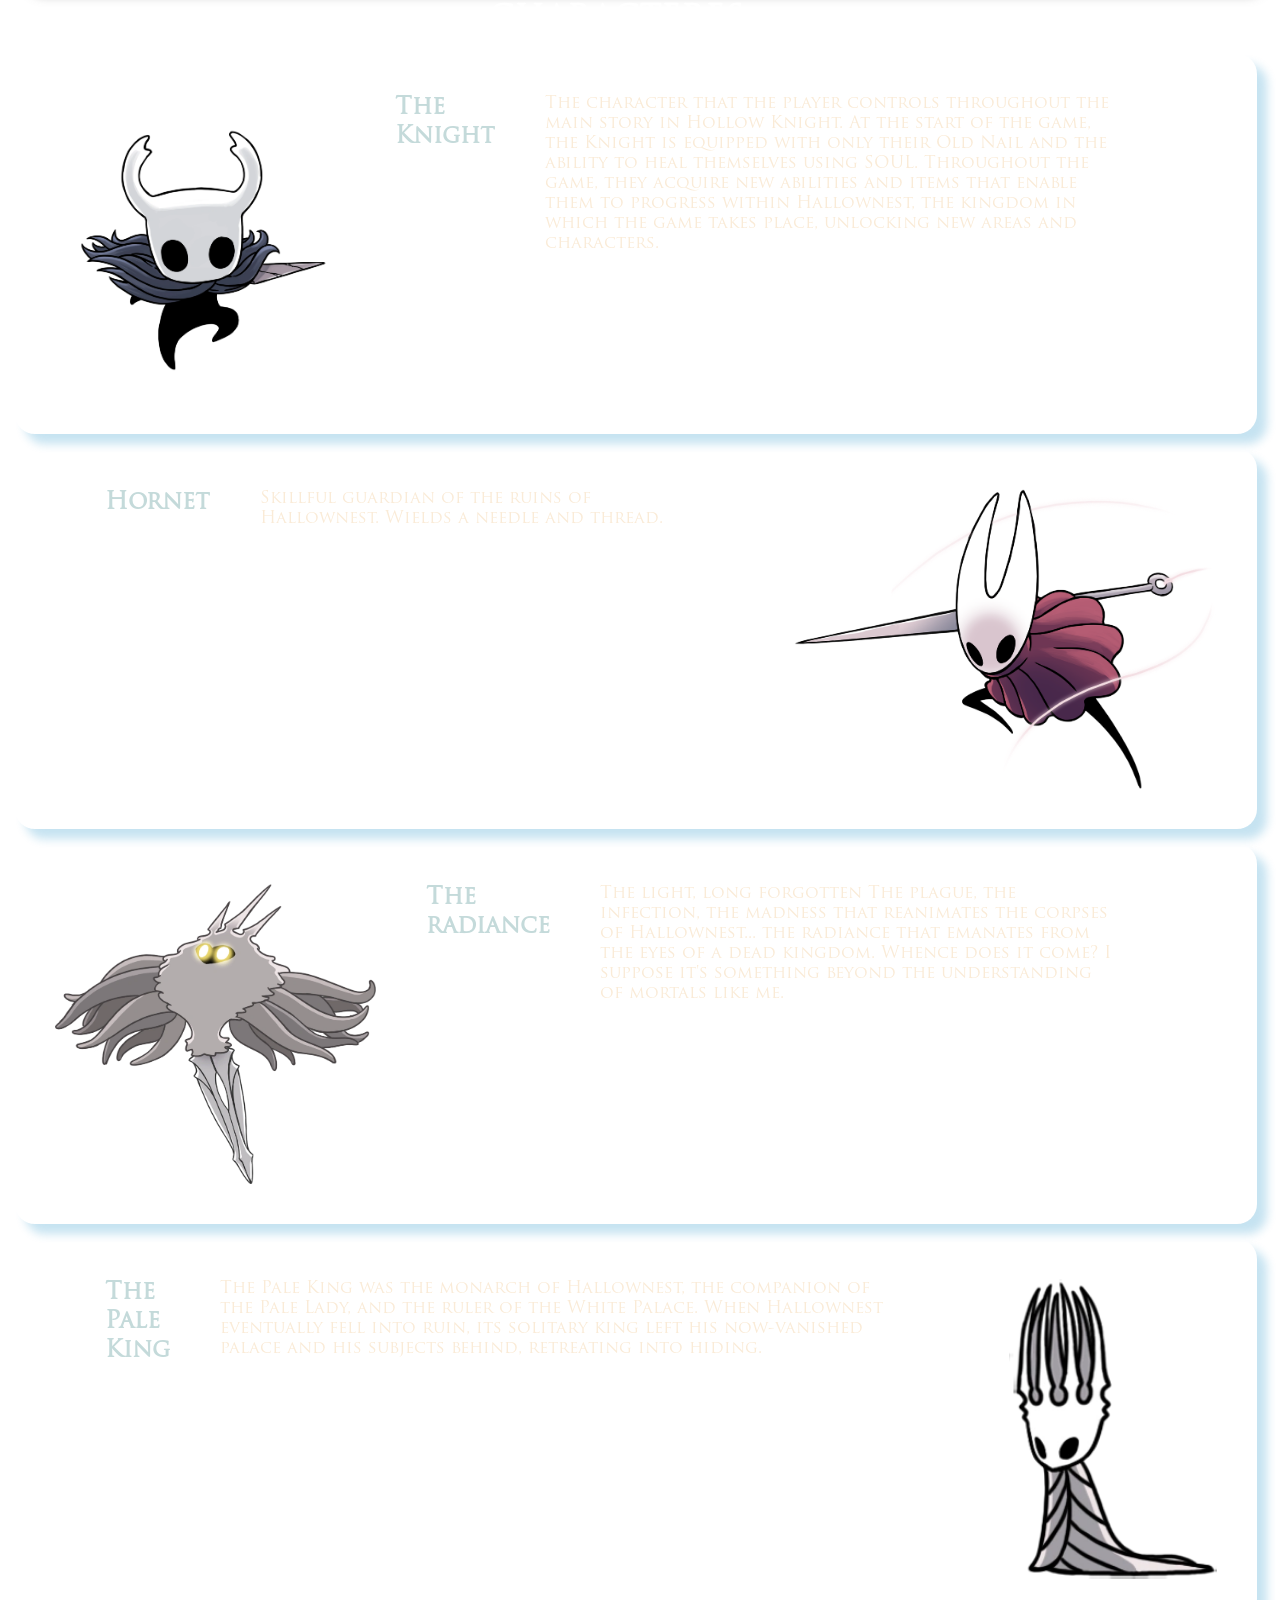
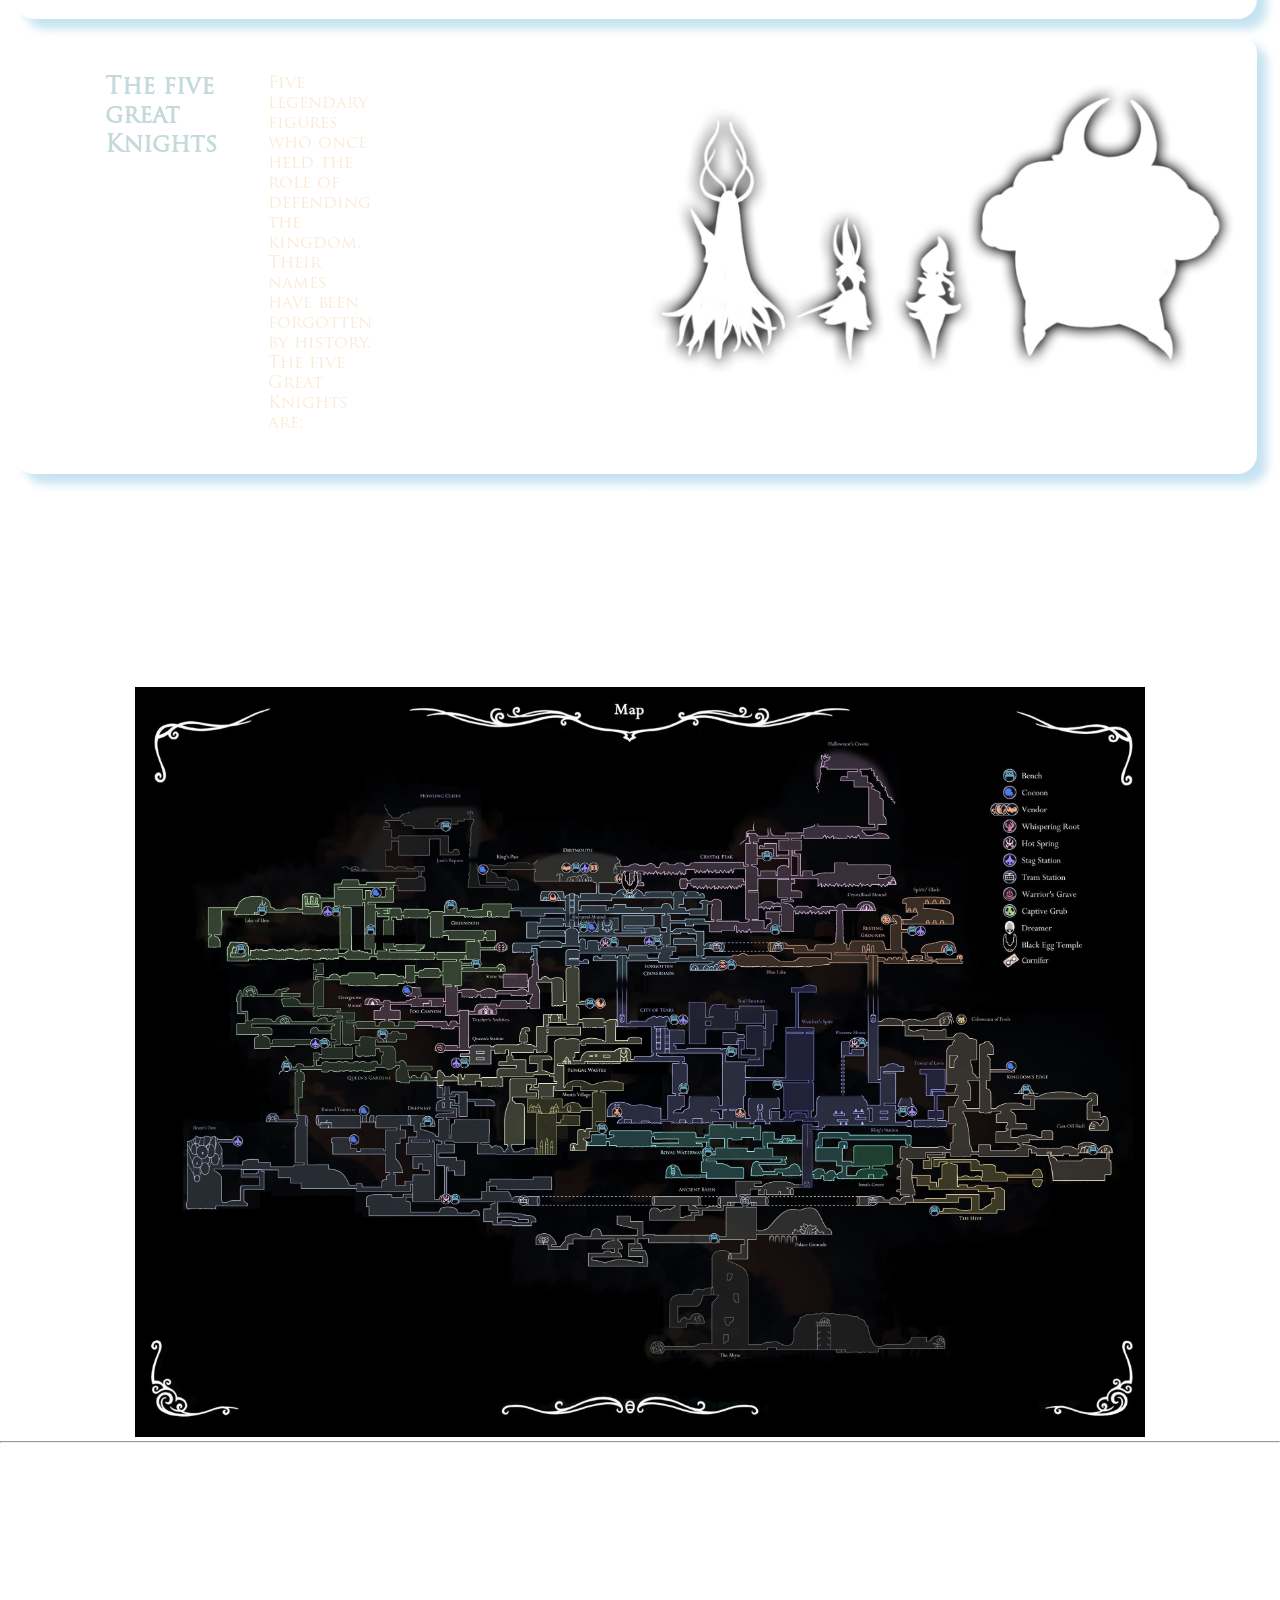
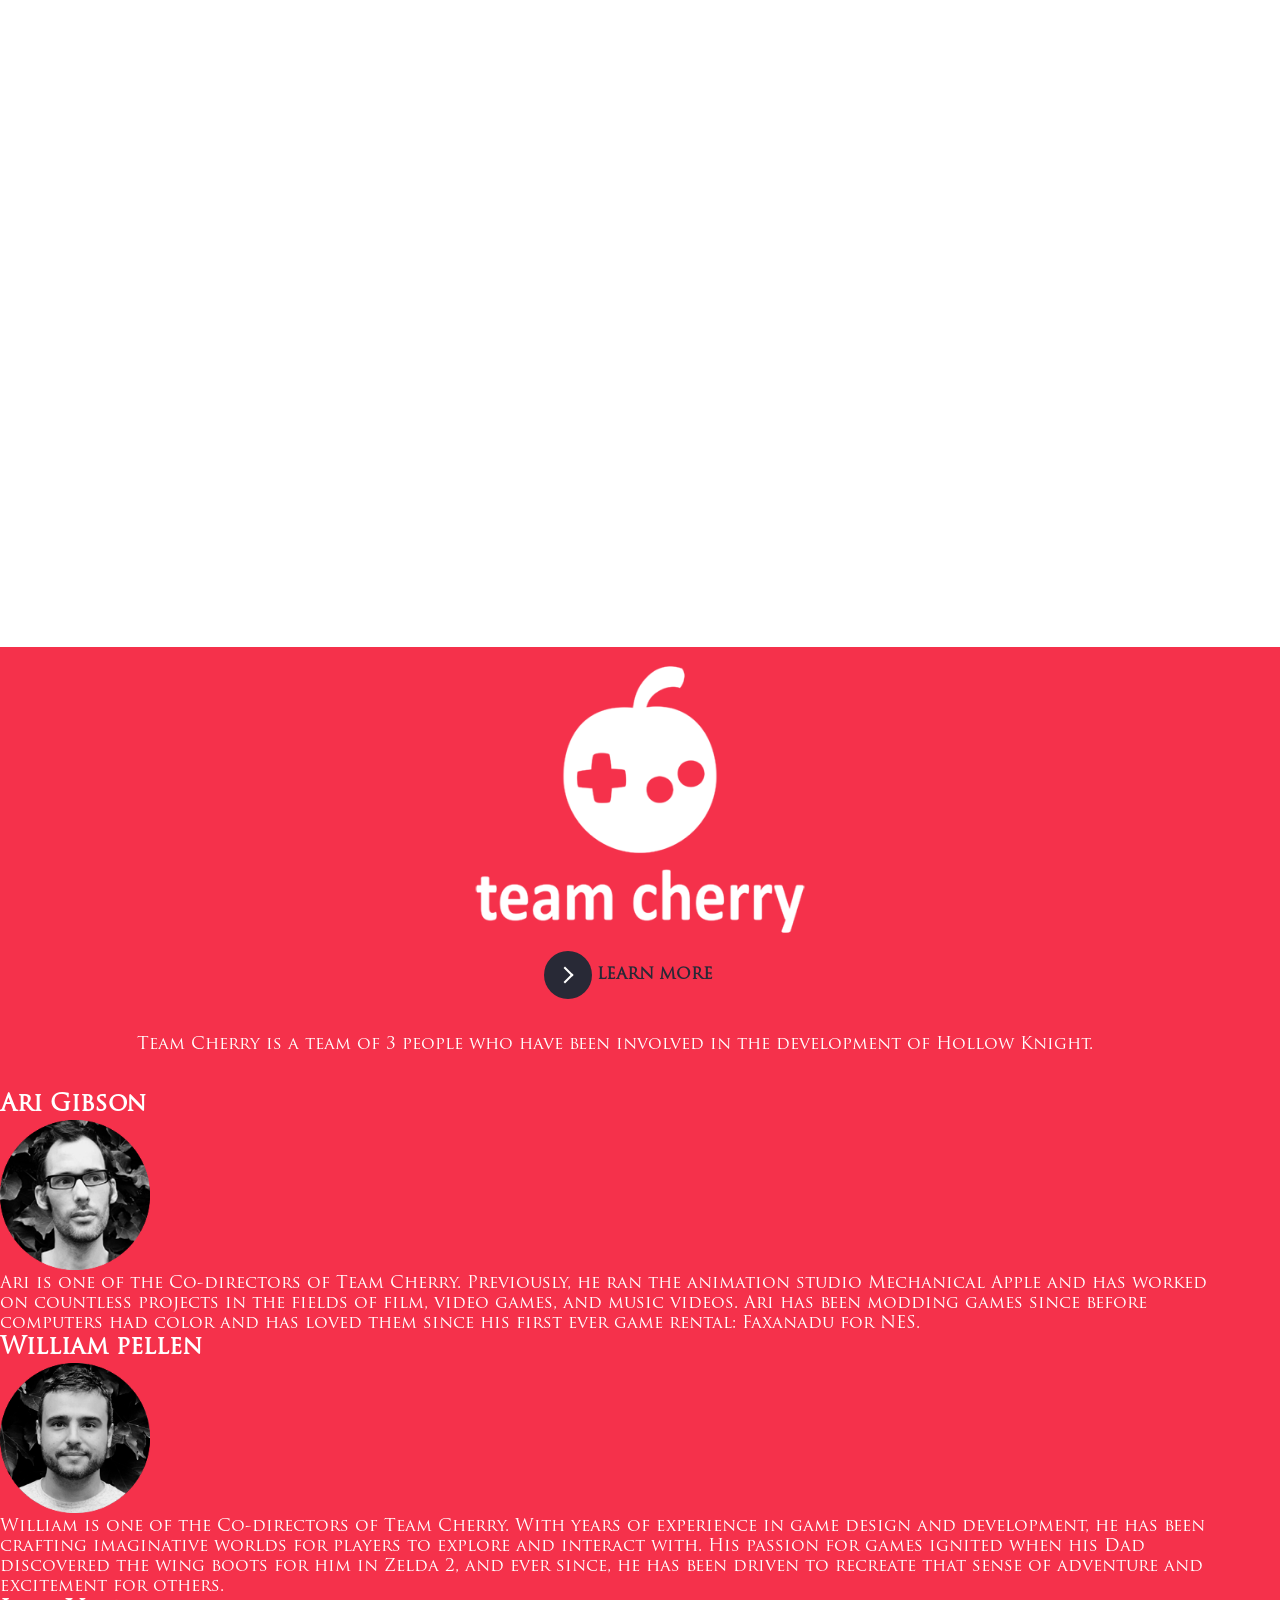
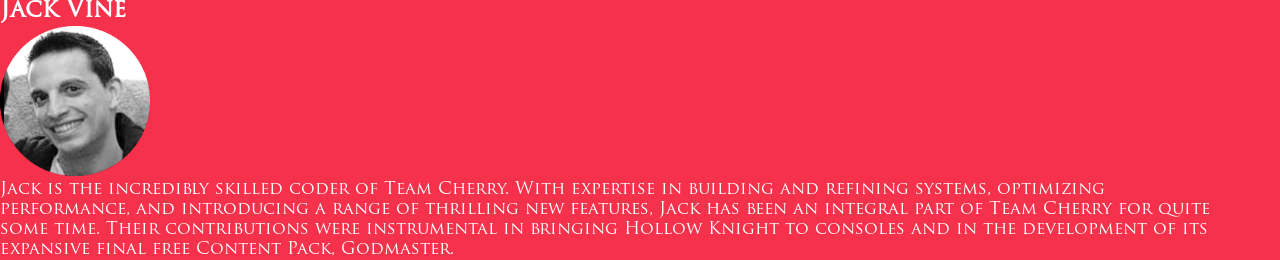
==== commit 4d574350: "Update Holow-Knight.html actualizacion de bloques y margenes" ====
--- a/Holow-Knight.html
+++ b/Holow-Knight.html
@@ -8,7 +8,7 @@
     <link rel="stylesheet" href="style.css">
     <style>
         .imagen {
-            margin-top: 70px; /* Ajuste de posicion de imagen titulo*/
+            margin-top: 70px; 
         }
     </style>
 </head>
@@ -30,23 +30,27 @@
             <video autoplay muted loop ="./imagenes/fondo.mp4" width="1835" height=800>
                 <source src="./imagenes/fondo.mp4" type="video/mp4">
             </video>
+              <!-- INTRODUCTION -->
+        <section class="bg-portada">
+            <div class="portada">
+                <center><h1> DESCEND INTO THE DARK </h1></center>
+                <center><h3>Explore the Depths of a Lost Realm</h3></center>
+                <p>
+                    Underneath the vanishing town of Dirtmouth lies an expansive, age-old realm. Countless venture below the surface, seeking wealth, honor, or revelations of ancient enigmas.
+                    Embark as the mysterious Knight, journeying through the abyss, unveiling its enigmas, and triumphing over its malevolence.
+                </p>
+            </div>
+        </section>
         </div> 
-          <!-- INTRODUCTION -->
-        <section class="portada" id="portada">
-            <center><h1> DESCEND INTO THE DARK </h1></center>
-            <center><h3>Explore the Depths of a Lost Realm</h3></center>
-            <p>
-                Underneath the vanishing town of Dirtmouth lies an expansive, age-old realm. Countless venture below the surface, seeking wealth, honor, or revelations of ancient enigmas.
-                Embark as the mysterious Knight, journeying through the abyss, unveiling its enigmas, and triumphing over its malevolence.
-            </p>
-        </section>
-    </main>
+    </main>    
+
+<div class="titulo-historia" id="history"><center><h1>HISTORY</h1></center></div>
   
 
   <!-- HISTORY -->
-  <br><br><br><br>
+  
   <div class="section">
-    <div class="parrafo"id="history">
+    <div class="parrafo">
        
         <h3>The history of Hallownest</h3>
         <p>
@@ -75,7 +79,7 @@
         </p>
     </div>
 </div>
-<br><br><br><br>
+&nbsp;&nbsp;&nbsp;&nbsp;
 <div class="section">
     <div class="parrafo">
         <h3>The Hollow Knight</h3>
@@ -85,12 +89,11 @@
     </div>
     <img src="./imagenes/The hw.jpg" alt="Hollow Knight" height="550">
 </div>
-    <hr>
+
+<div class="titulo-personajes" id="characteres"><center><h1>CHARACTERES</h1></center></div>
 
     <!-- CHARACTERES -->
-<div id="characteres">
-    <center><h2>CHARACTERES</h2></center>
-
+<div>
         <div class="section-character">
         <img src="./imagenes/Knight.png" alt="Knight" height="300">
         <h2>The Knight</h2>
@@ -133,10 +136,9 @@
         <p>From left to right: Ze'mer, Dryya, Isma, and Hegemol</p>
         </div>
 </div>
-
     <!-- MAP -->
-    <div id="map">
-        <h1>MAP</h1>
+    <div class="titulo-historia" id="map"><center><h1>MAP</h1></center></div>
+    <div>
         <p>In Hollow Knight, a valuable ally is undoubtedly a comprehensive map, as the level design showcases a labyrinthine nature and the extensive world layout can easily lead us astray in the depths of Hallownest. Navigating through these unfamiliar terrains can sow uncertainty regarding our goals and destinations. As we progress in our adventure, we will come across a variety of challenging bosses, collectible items of all sorts, intriguing missions, picturesque shops, needy rescued grubs, ornamental trinkets, hidden rarities, empowering abilities, magical spells, as well as strategically placed fast travel points, among many other things. This wealth of elements can result in us inadvertently overlooking certain aspects, prompting us to invest hours meticulously exploring the map in search of the final details necessary to achieve the coveted 107% completion.</p>
         <center><img src="./imagenes/Map.jpg" alt="Map" height="750"></center>
     </div>
@@ -145,10 +147,10 @@
     <video autoplay muted loop ="./imagenes/Gameplay.mp4" width="1835" height=800>
         <source src="./imagenes/Gameplay.mp4" type="video/mp4">
     </video>
-    <hr>
+    
     <!-- ABOUT TEAM CHERRY-->
-    <div id="about" >
-        <h1>ABOUT TEAM CHERRY</h1>
+    <div class="titulo-historia" id="map"></div>
+    <div id="about" >    
         <center><img src="./imagenes/Team Cherry.png" alt="Team Cherry" height="300"></center>
         <div>
             <center>
@@ -185,3 +187,4 @@
 
 </body>
 </html>
+
--- a/style.css
+++ b/style.css
@@ -213,4 +213,53 @@
 
  #about {
   background-color: rgb(245, 49, 75);
-}+}
+.section {
+  background-color: rgb(0, 0, 0) ;
+  display: flex;
+  justify-content: space-between;
+  padding: 40px;
+  width: 97%;
+  margin:15px;
+  border-radius: 20px;
+  box-shadow: 10px 10px 10px rgba(117, 116, 116, 0.5);
+}
+.section img {
+  width:300px;
+  border-radius: 30px;
+  margin-left: -10px;
+}
+
+.section h3 {
+  margin: 0;
+  color:aqua;
+  margin-left: 50px;
+}
+
+.section p{
+  color:antiquewhite;
+  margin-right:100px;
+  margin-left: 50px;
+}
+
+.section-character {
+ 
+  display: flex;
+  justify-content: space-between;
+  padding: 40px;
+  width: 97%;
+  margin:15px;
+  border-radius: 20px;
+  box-shadow: 10px 10px 10px rgba(23, 142, 197, 0.247);
+}
+.section-character h2 {
+  margin: 0;
+  color:rgb(196, 218, 218);
+  margin-left: 50px;
+}
+
+.section-character p{
+  color:antiquewhite;
+  margin-right:100px;
+  margin-left: 50px;
+}
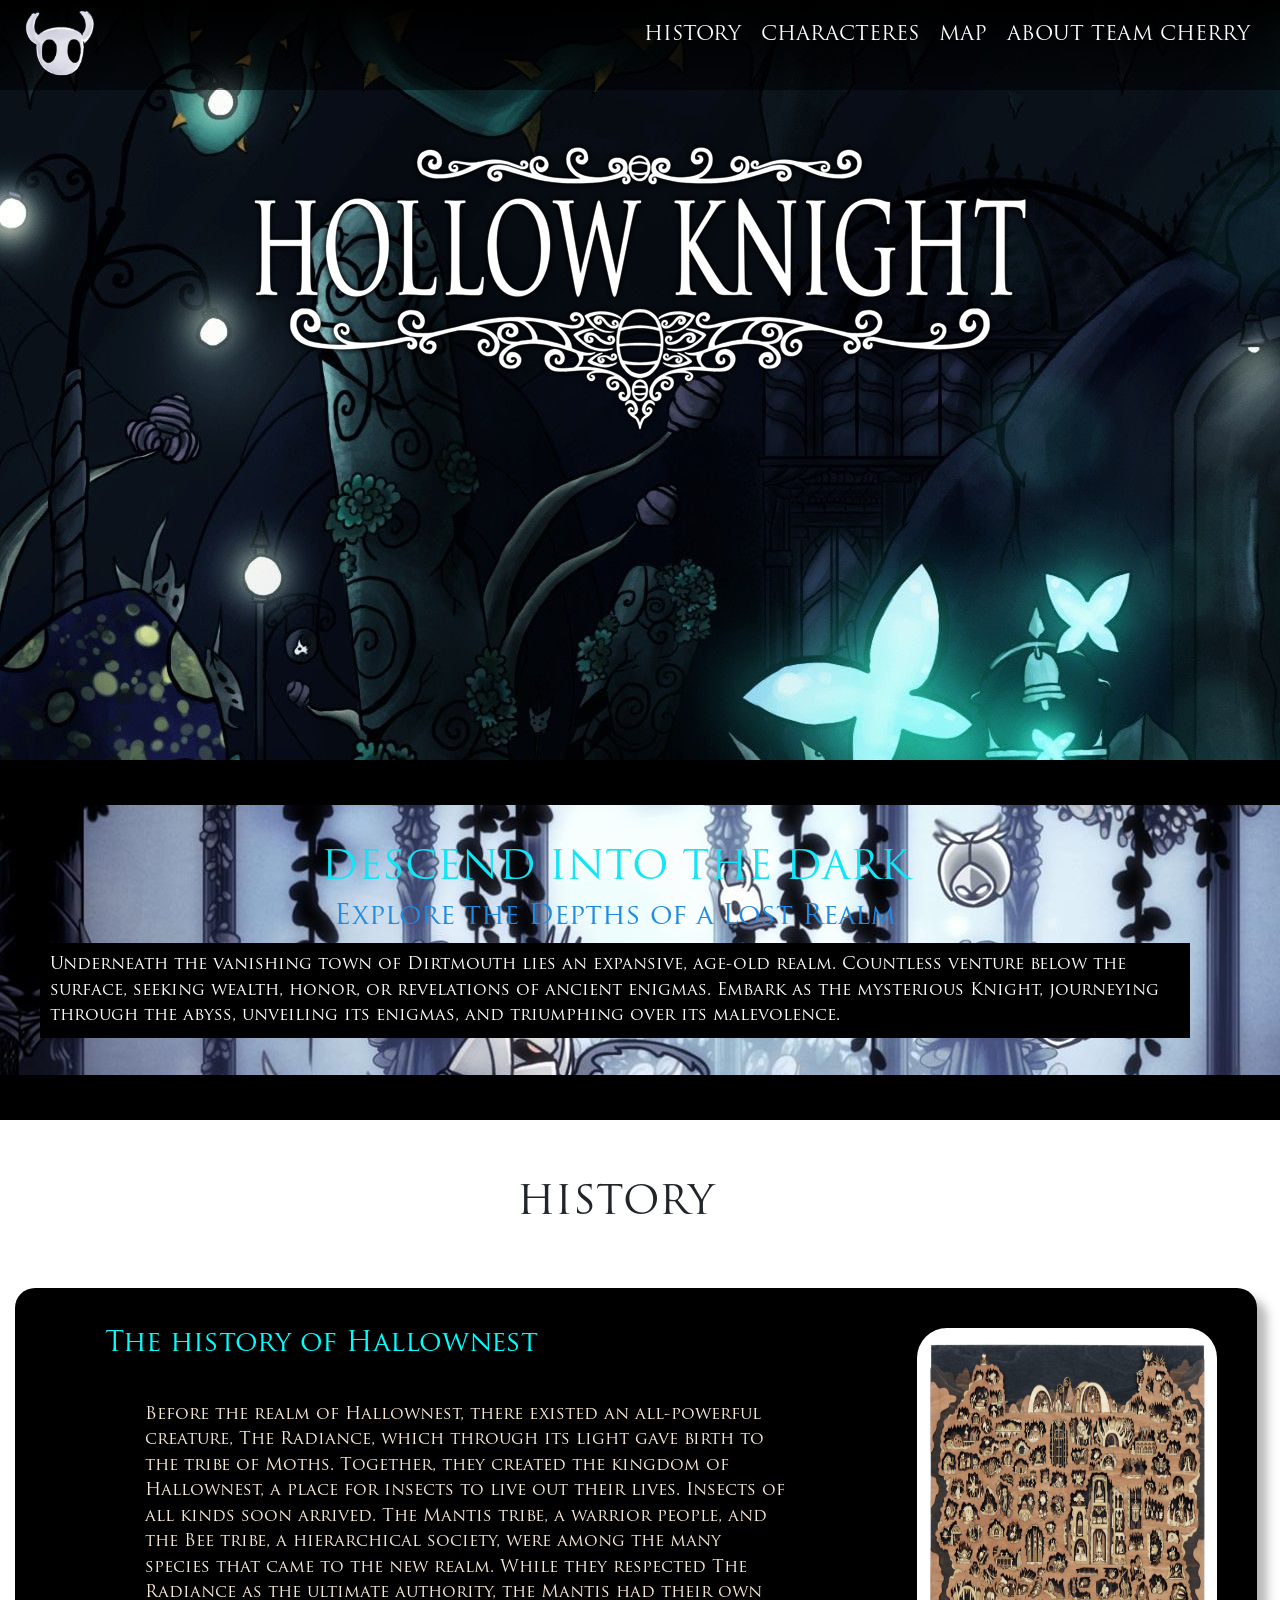
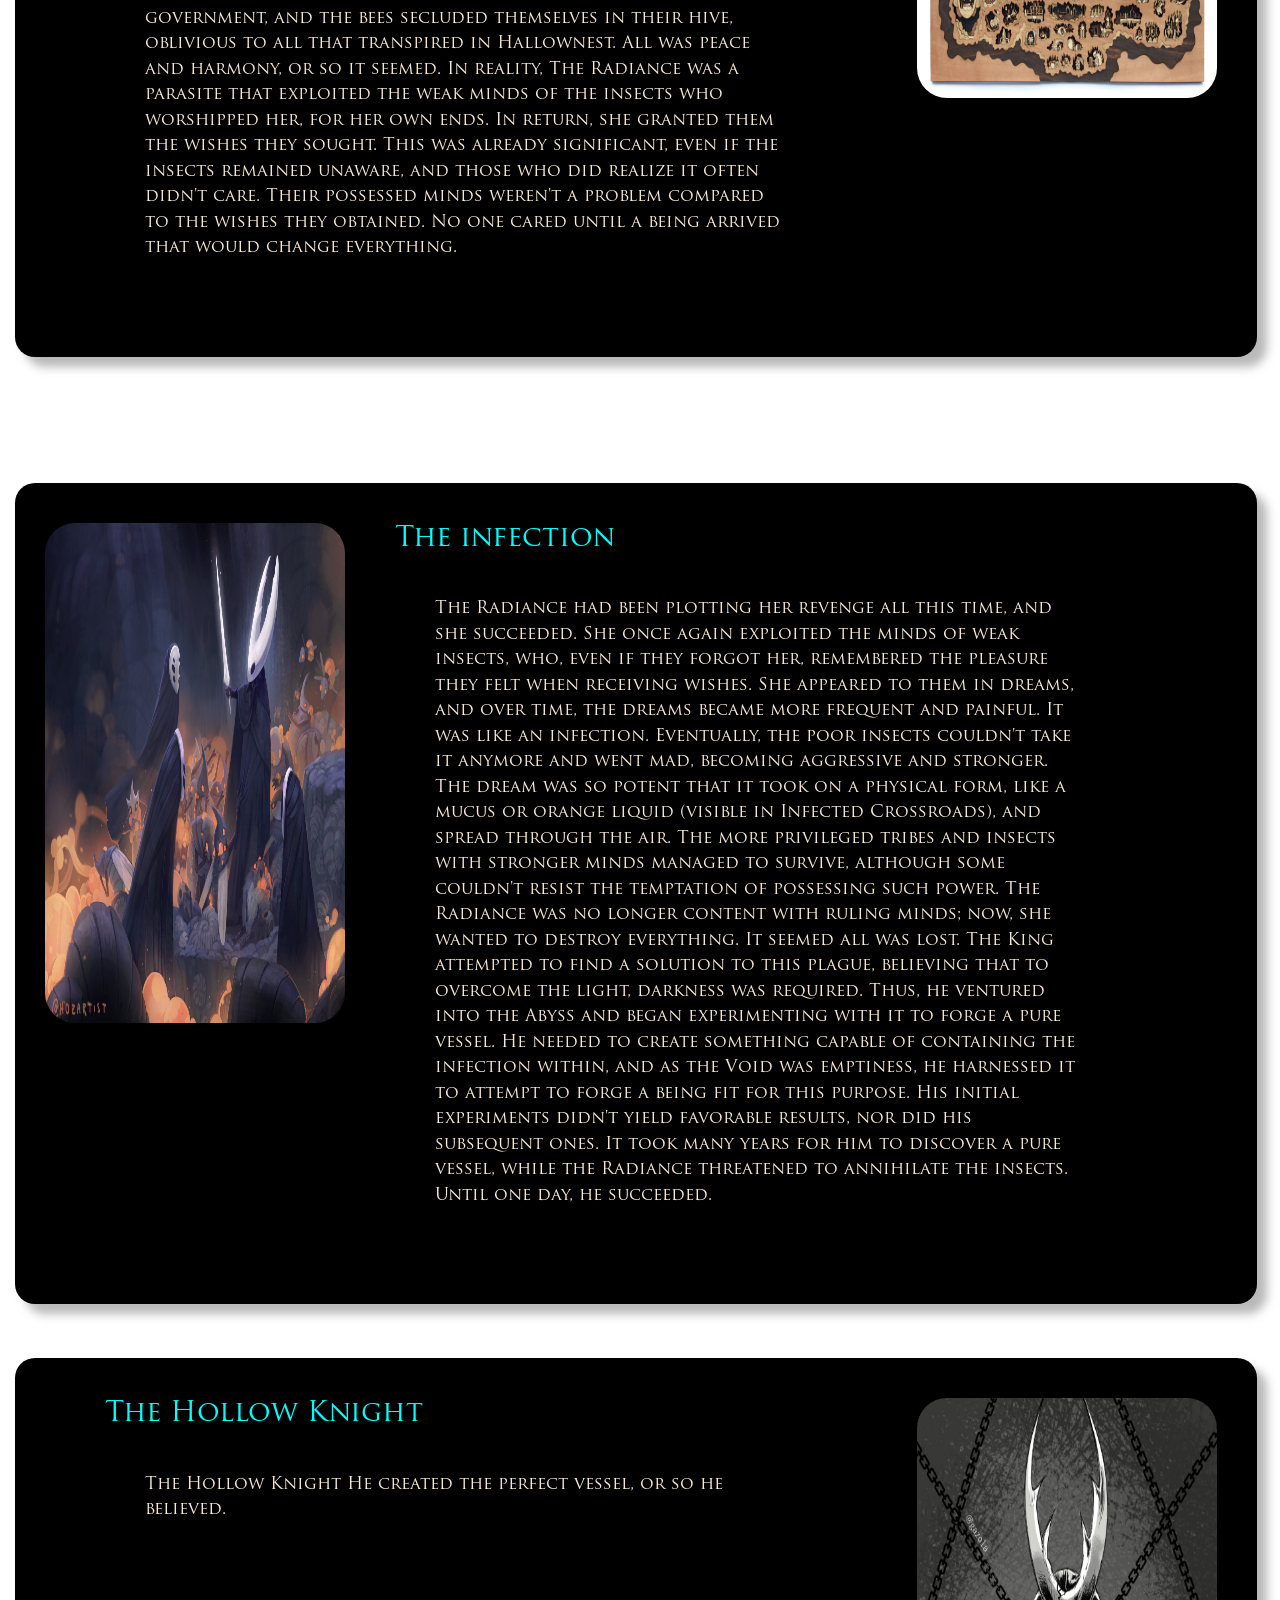
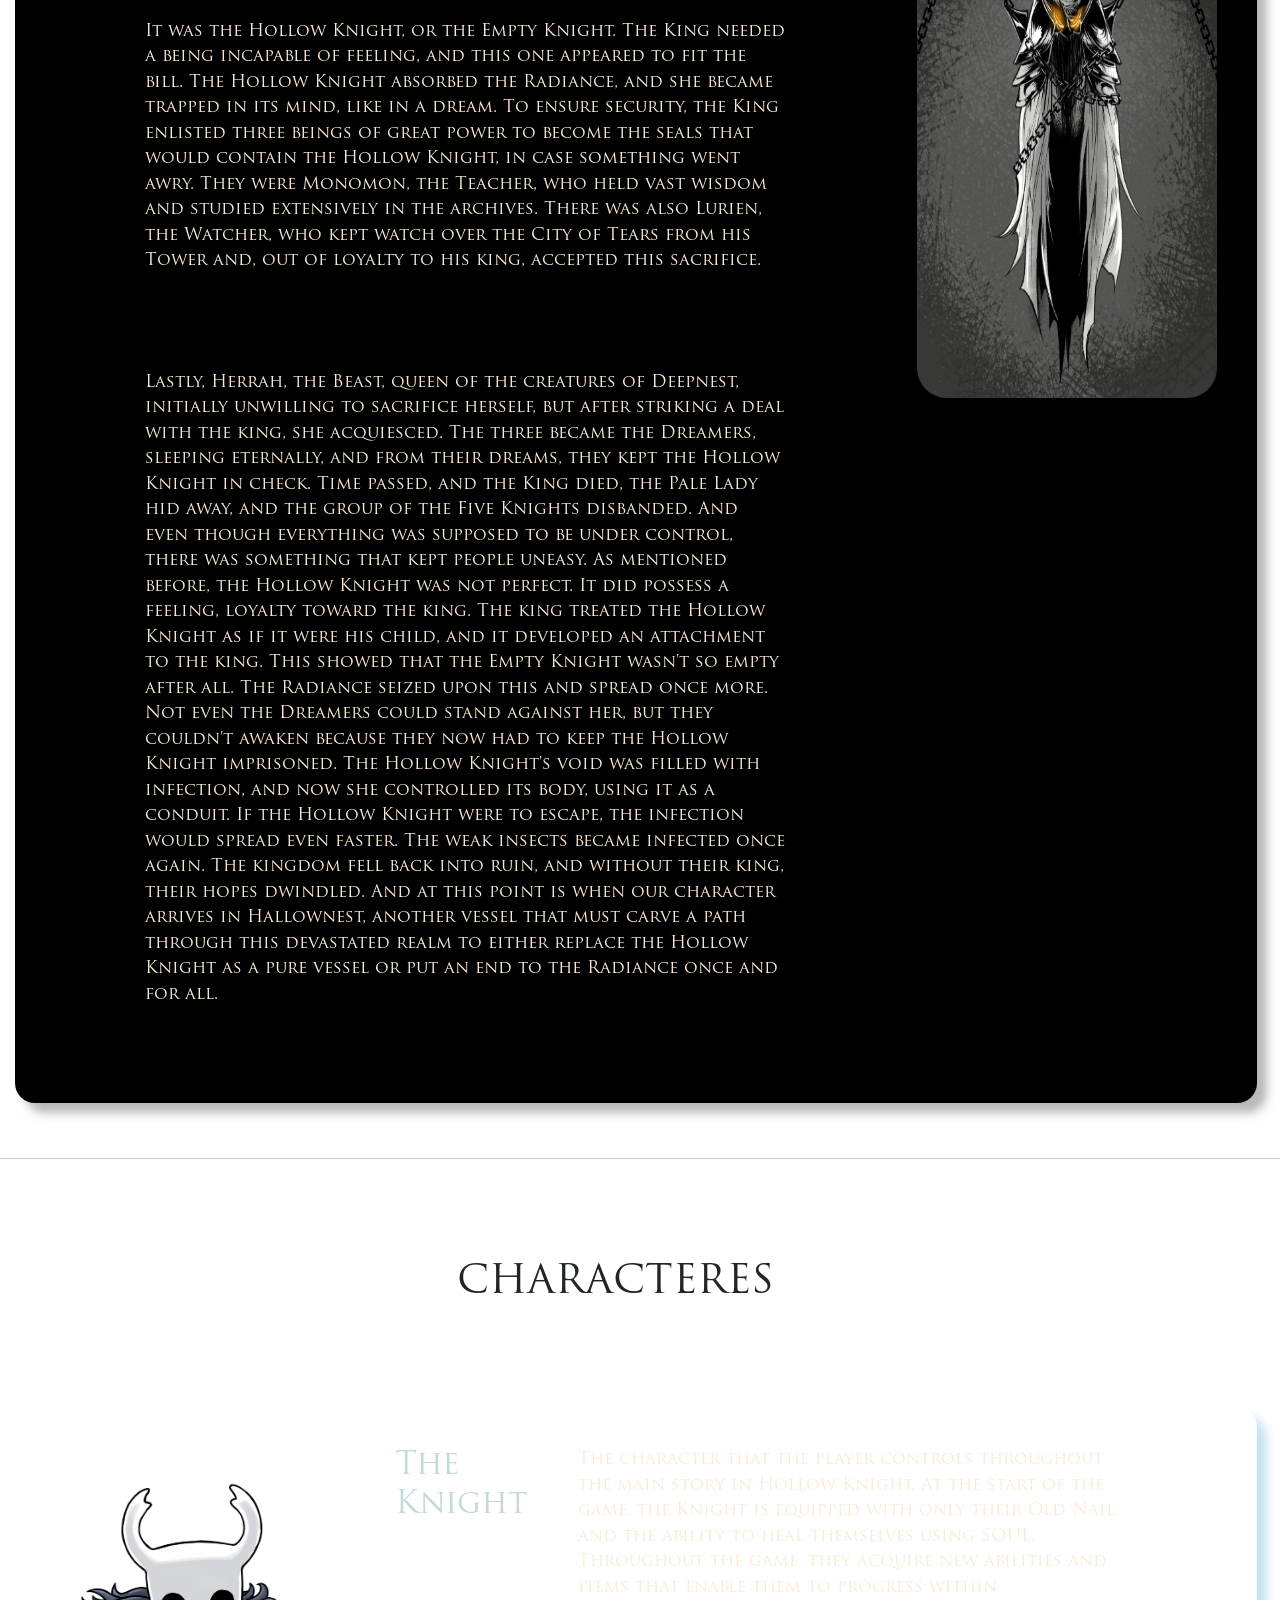
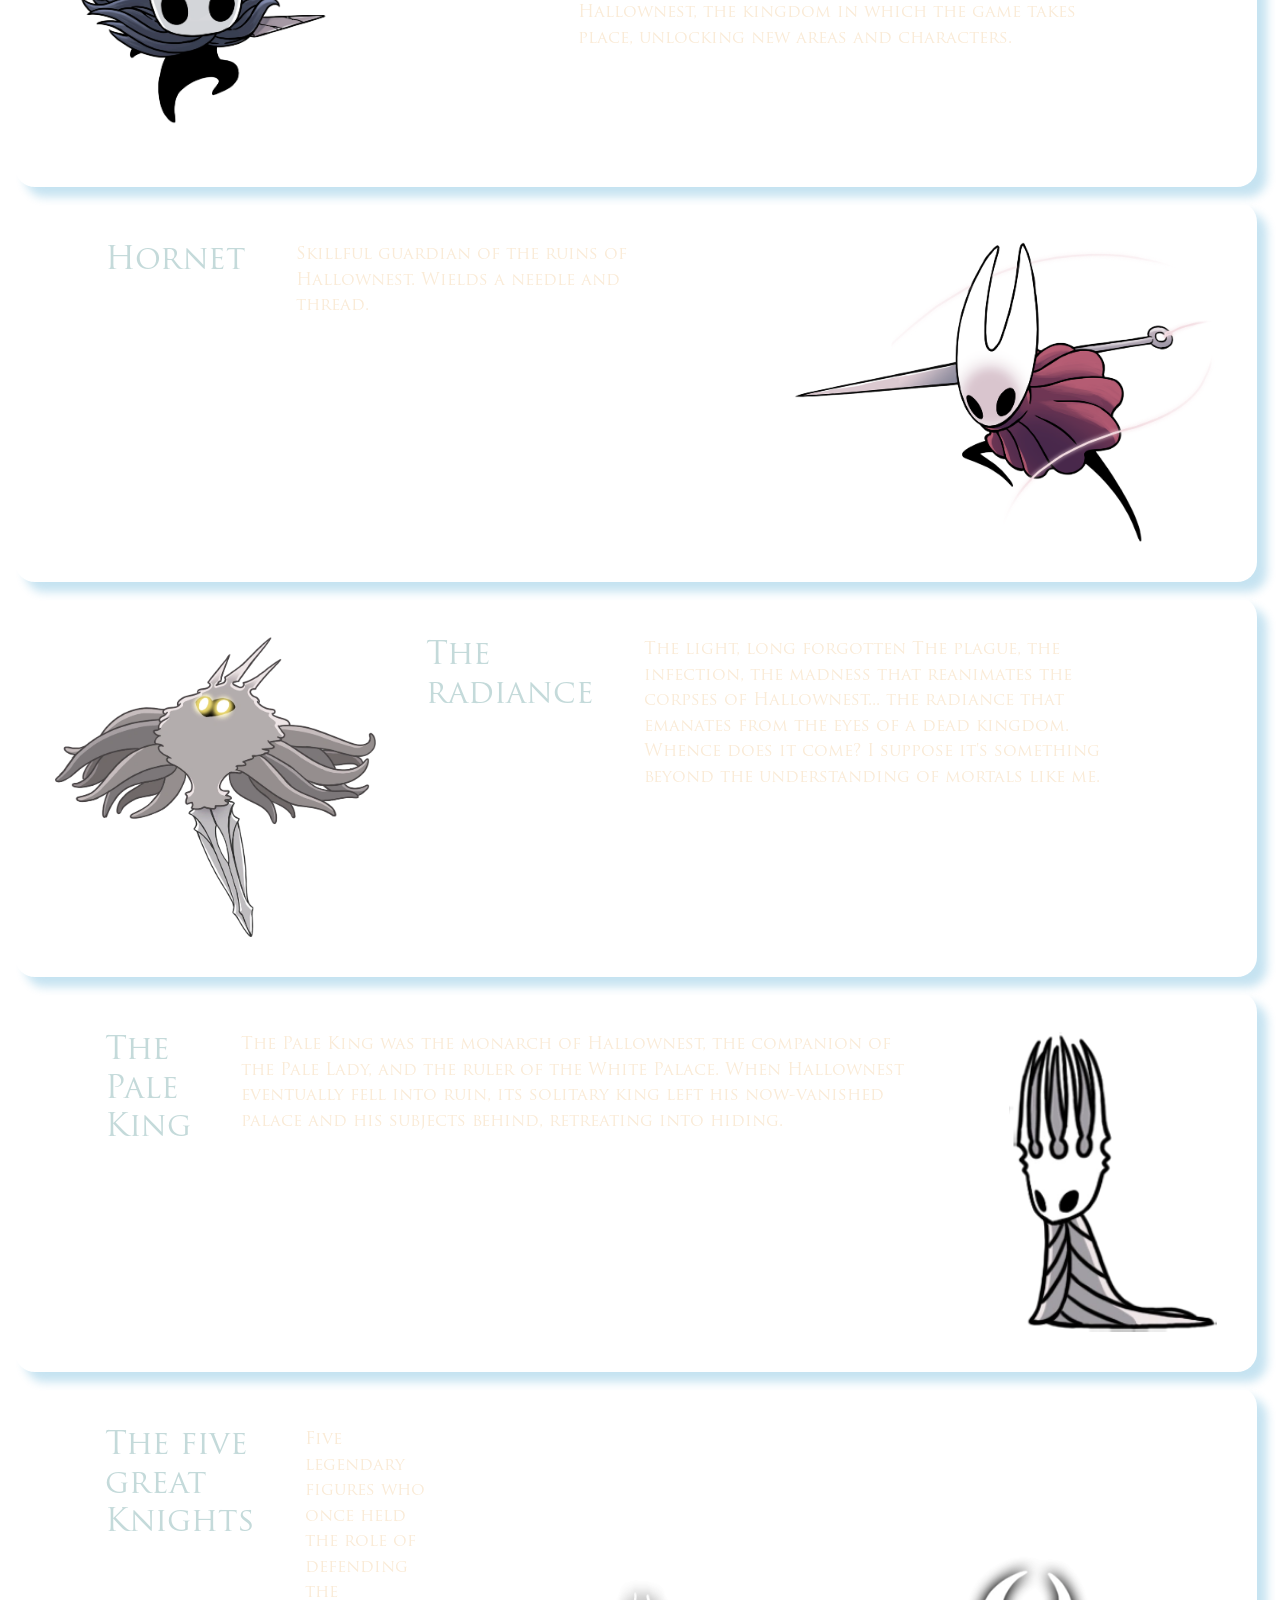
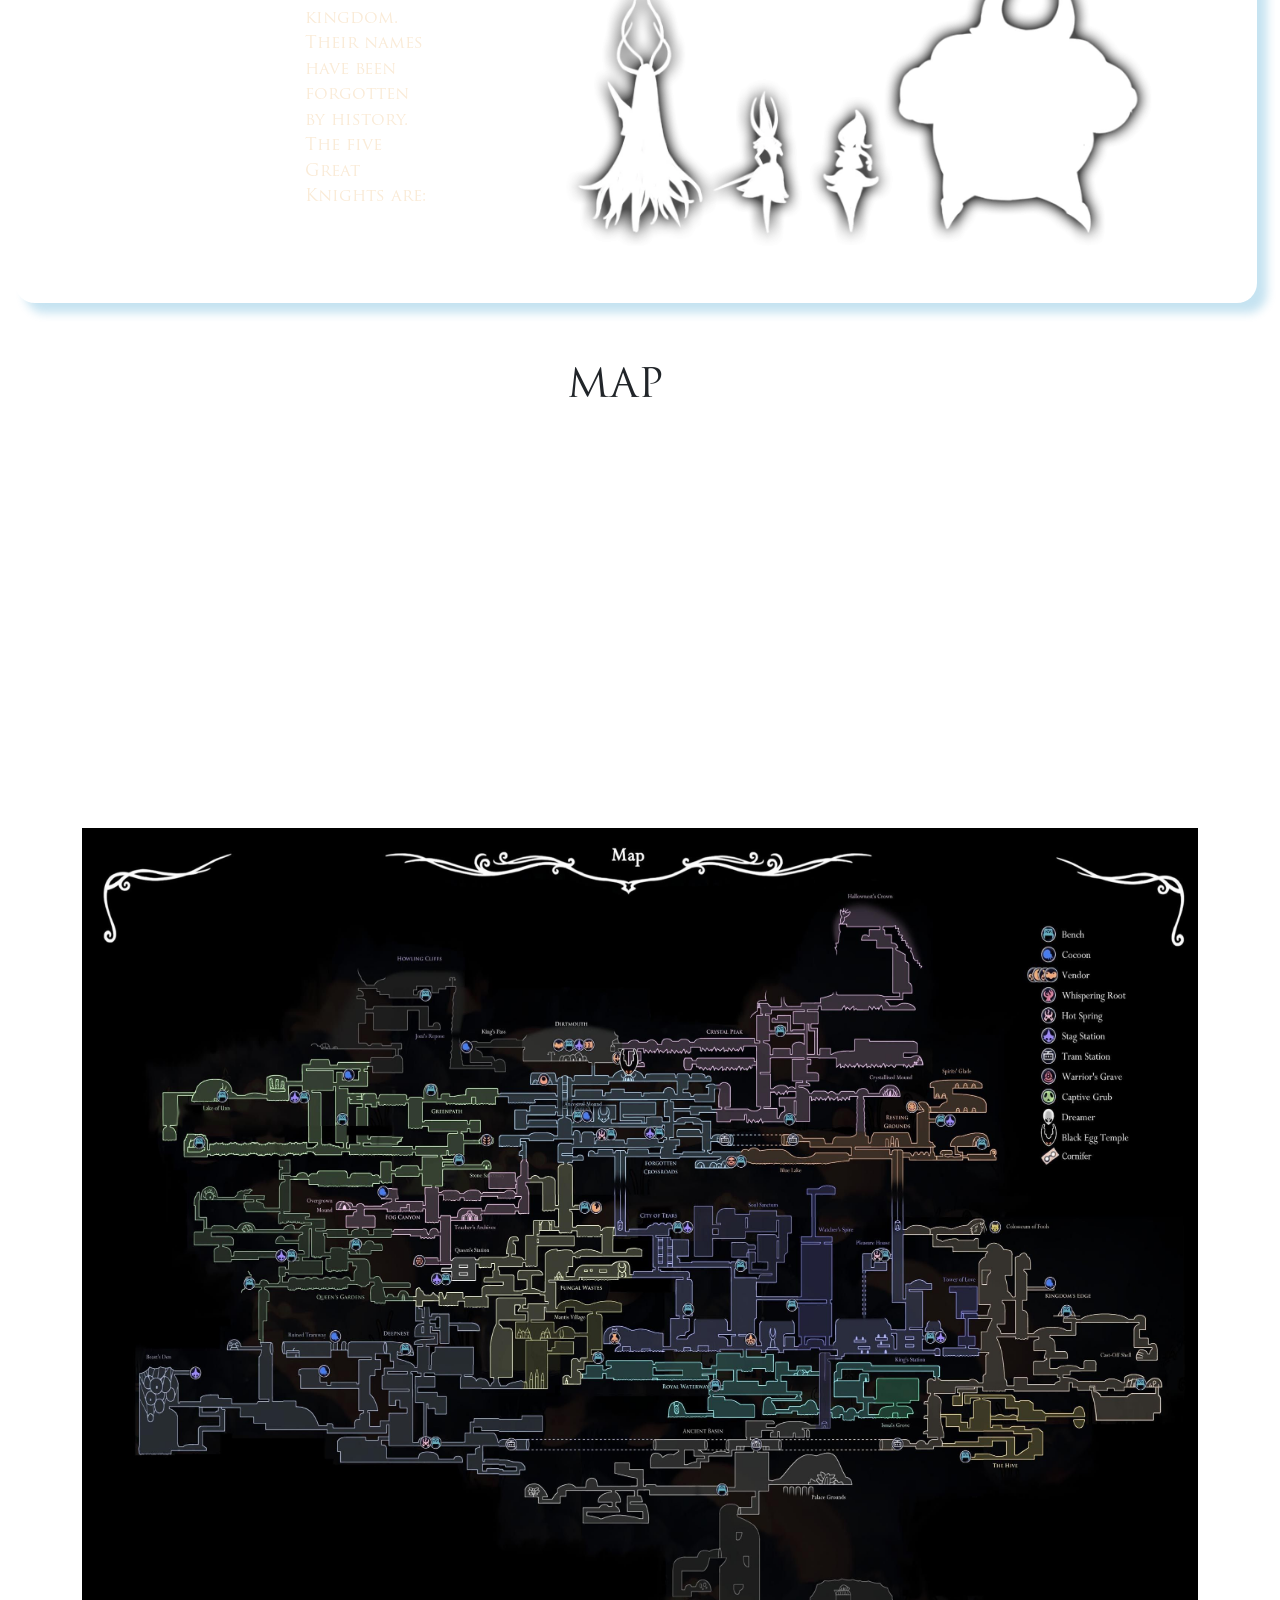
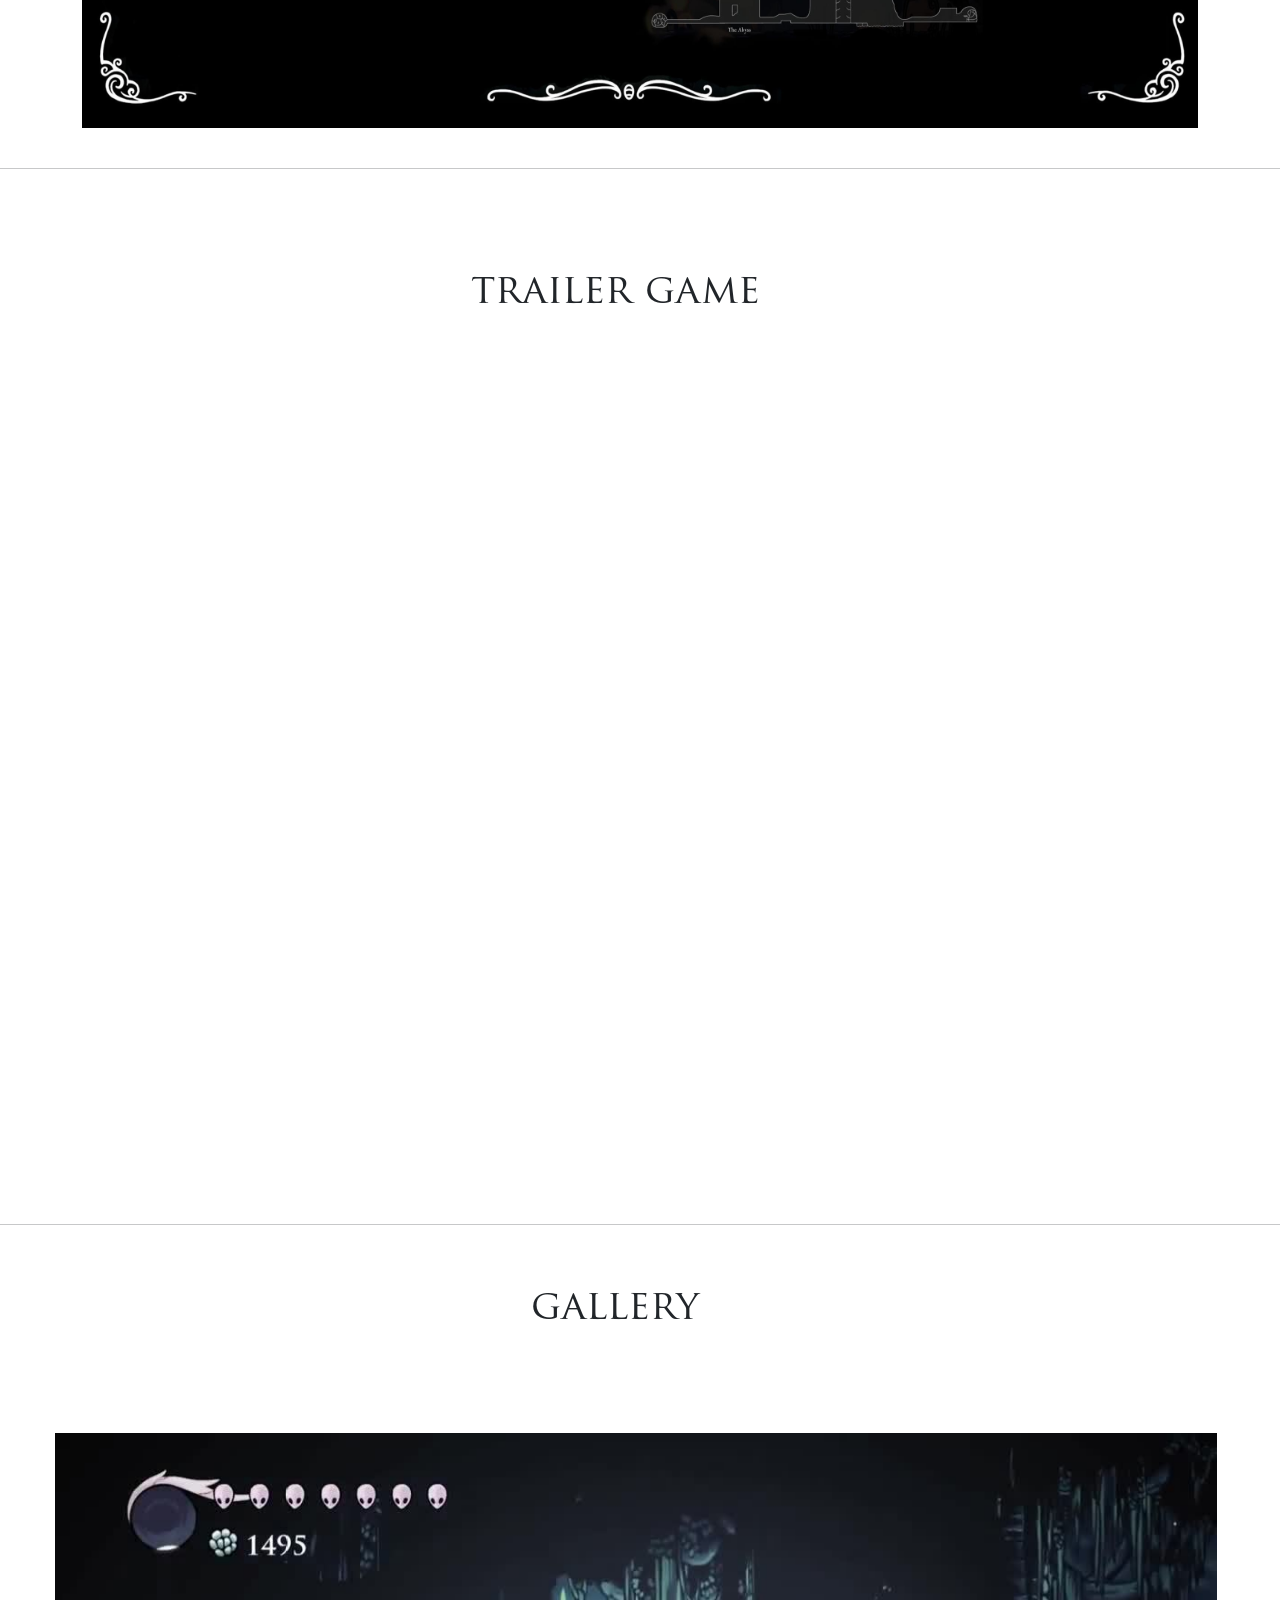
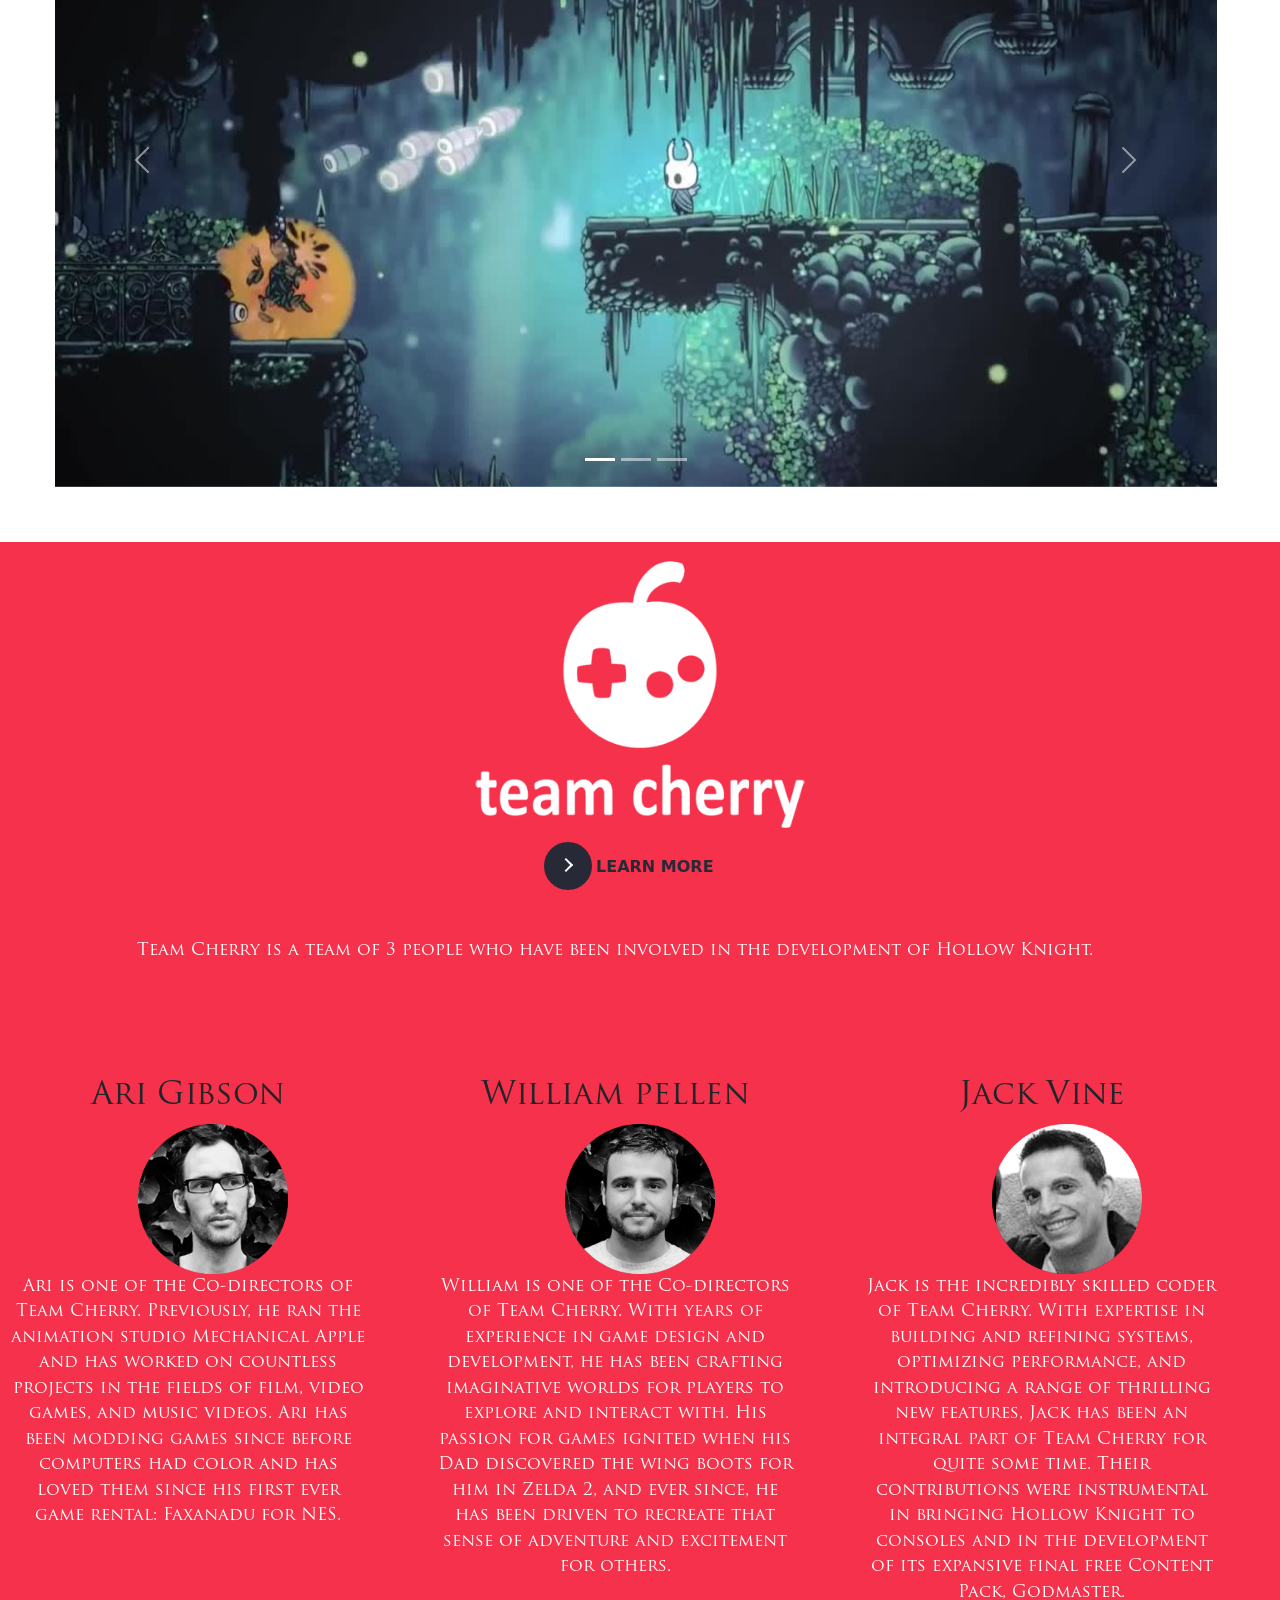
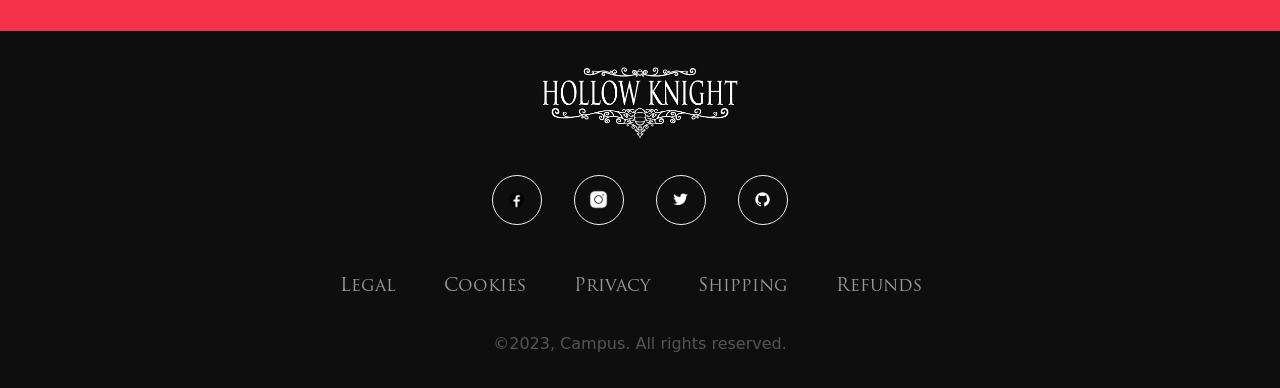
==== commit 02d3daa4: "COMMIT FINAL-TRABAJO HOLLOW KNIGHT En este apartado se hace la ultima actualizacion de la pagina web" ====
--- a/Holow-Knight.html
+++ b/Holow-Knight.html
@@ -6,16 +6,19 @@
     <title>Hollow Knight</title>
     <link rel="icon" href='./imagenes/icono.png' >
     <link rel="stylesheet" href="style.css">
+    <link href="https://cdn.jsdelivr.net/npm/bootstrap@5.1.3/dist/css/bootstrap.min.css" rel="stylesheet" integrity="sha384-1BmE4kWBq78iYhFldvKuhfTAU6auU8tT94WrHftjDbrCEXSU1oBoqyl2QvZ6jIW3" crossorigin="anonymous">
+    <script src="https://cdn.jsdelivr.net/npm/bootstrap@5.1.3/dist/js/bootstrap.bundle.min.js" integrity="sha384-ka7Sk0Gln4gmtz2MlQnikT1wXgYsOg+OMhuP+IlRH9sENBO0LRn5q+8nbTov4+1p" crossorigin="anonymous"></script>
     <style>
         .imagen {
             margin-top: 70px; 
         }
     </style>
 </head>
+<div>
 <body>
     <header>
         <a href="">
-            <img src="./imagenes/logo_pagina.png" alt="">
+            <img src="./imagenes/logo_pagina.png" >
         </a>
         <nav> 
             <a href="#history">HISTORY</a>
@@ -26,16 +29,16 @@
     </header>
     <main>
         <div  id="fondoInicio"> 
-            <div class="titulo-overlay"><center><img class="imagen" src="./imagenes/Titulo.png" alt="Imagen"></center></div>
-            <video autoplay muted loop ="./imagenes/fondo.mp4" width="1835" height=800>
+            <div class="titulo-overlay"><center><img class="imagen" src="./imagenes/Titulo.png" alt="Imagen" ></center></div>
+            <video autoplay muted loop>
                 <source src="./imagenes/fondo.mp4" type="video/mp4">
             </video>
               <!-- INTRODUCTION -->
         <section class="bg-portada">
             <div class="portada">
-                <center><h1> DESCEND INTO THE DARK </h1></center>
-                <center><h3>Explore the Depths of a Lost Realm</h3></center>
-                <p>
+                <center><h1 style="color:rgb(20, 228, 243)"> DESCEND INTO THE DARK </h1></center>
+                <center><h3 style="color:rgb(32, 139, 226)">Explore the Depths of a Lost Realm</h3></center>
+                <p class="texto-con-fondo">
                     Underneath the vanishing town of Dirtmouth lies an expansive, age-old realm. Countless venture below the surface, seeking wealth, honor, or revelations of ancient enigmas.
                     Embark as the mysterious Knight, journeying through the abyss, unveiling its enigmas, and triumphing over its malevolence.
                 </p>
@@ -61,11 +64,11 @@
         </p>
        
     </div>
-    <img  src="./imagenes/Hallownest.jpg" alt="Hallownest" >
+    <img  src="./imagenes/Hallownest.jpg" alt="Hallownest" height="370" >
 </div>   
 <br><br><br><br>
 <div class="section">
-        <img src="./imagenes/infection.jpg" alt="Infection" height="370">
+        <img src="./imagenes/infection.jpg" alt="Infection" height="500">
     <div class="parrafo">
         <h3>The infection</h3>
         <p>
@@ -83,16 +86,19 @@
 <div class="section">
     <div class="parrafo">
         <h3>The Hollow Knight</h3>
-        <p>The Hollow Knight He created the perfect vessel, or so he believed. It was the Hollow Knight, or the Empty Knight. The King needed a being incapable of feeling, and this one appeared to fit the bill. The Hollow Knight absorbed the Radiance, and she became trapped in its mind, like in a dream. To ensure security, the King enlisted three beings of great power to become the seals that would contain the Hollow Knight, in case something went awry. They were Monomon, the Teacher, who held vast wisdom and studied extensively in the archives. There was also Lurien, the Watcher, who kept watch over the City of Tears from his Tower and, out of loyalty to his king, accepted this sacrifice. Lastly, Herrah, the Beast, queen of the creatures of Deepnest, initially unwilling to sacrifice herself, but after striking a deal with the king, she acquiesced. The three became the Dreamers, sleeping eternally, and from their dreams, they kept the Hollow Knight in check. 
+        <p>The Hollow Knight He created the perfect vessel, or so he believed.
+        <p>It was the Hollow Knight, or the Empty Knight. The King needed a being incapable of feeling, and this one appeared to fit the bill. The Hollow Knight absorbed the Radiance, and she became trapped in its mind, like in a dream. To ensure security, the King enlisted three beings of great power to become the seals that would contain the Hollow Knight, in case something went awry. They were Monomon, the Teacher, who held vast wisdom and studied extensively in the archives. There was also Lurien, the Watcher, who kept watch over the City of Tears from his Tower and, out of loyalty to his king, accepted this sacrifice.</p> 
+        <p>Lastly, Herrah, the Beast, queen of the creatures of Deepnest, initially unwilling to sacrifice herself, but after striking a deal with the king, she acquiesced. The three became the Dreamers, sleeping eternally, and from their dreams, they kept the Hollow Knight in check. 
          Time passed, and the King died, the Pale Lady hid away, and the group of the Five Knights disbanded. And even though everything was supposed to be under control, there was something that kept people uneasy. As mentioned before, the Hollow Knight was not perfect. It did possess a feeling, loyalty toward the king. The king treated the Hollow Knight as if it were his child, and it developed an attachment to the king. This showed that the Empty Knight wasn't so empty after all. The Radiance seized upon this and spread once more. Not even the Dreamers could stand against her, but they couldn't awaken because they now had to keep the Hollow Knight imprisoned. The Hollow Knight's void was filled with infection, and now she controlled its body, using it as a conduit. If the Hollow Knight were to escape, the infection would spread even faster. The weak insects became infected once again. The kingdom fell back into ruin, and without their king, their hopes dwindled.
          And at this point is when our character arrives in Hallownest, another vessel that must carve a path through this devastated realm to either replace the Hollow Knight as a pure vessel or put an end to the Radiance once and for all.</p>
     </div>
-    <img src="./imagenes/The hw.jpg" alt="Hollow Knight" height="550">
+    <img src="./imagenes/The hw.jpg" alt="Hollow Knight" height="600">
 </div>
-
+&nbsp;&nbsp;&nbsp;&nbsp;
+ <!-- CHARACTERES -->
+ <hr>
 <div class="titulo-personajes" id="characteres"><center><h1>CHARACTERES</h1></center></div>
 
-    <!-- CHARACTERES -->
 <div>
         <div class="section-character">
         <img src="./imagenes/Knight.png" alt="Knight" height="300">
@@ -131,25 +137,63 @@
             <li> Mysterious Ze'mer</li>
             <li> Loyal Ogrim</li>
             <li> Mighty Hegemol</li>
-        </ul>
+       
         <img src="./imagenes/Five.png" alt="The great Five" height="300">
-        <p>From left to right: Ze'mer, Dryya, Isma, and Hegemol</p>
+        </ul>          
         </div>
 </div>
     <!-- MAP -->
     <div class="titulo-historia" id="map"><center><h1>MAP</h1></center></div>
-    <div>
-        <p>In Hollow Knight, a valuable ally is undoubtedly a comprehensive map, as the level design showcases a labyrinthine nature and the extensive world layout can easily lead us astray in the depths of Hallownest. Navigating through these unfamiliar terrains can sow uncertainty regarding our goals and destinations. As we progress in our adventure, we will come across a variety of challenging bosses, collectible items of all sorts, intriguing missions, picturesque shops, needy rescued grubs, ornamental trinkets, hidden rarities, empowering abilities, magical spells, as well as strategically placed fast travel points, among many other things. This wealth of elements can result in us inadvertently overlooking certain aspects, prompting us to invest hours meticulously exploring the map in search of the final details necessary to achieve the coveted 107% completion.</p>
-        <center><img src="./imagenes/Map.jpg" alt="Map" height="750"></center>
-    </div>
+    <div class="section-map"> 
+        <p>In Hollow Knight, a valuable ally is undoubtedly a comprehensive map, as the level design showcases a labyrinthine nature and the extensive world layout can easily lead us astray in the depths of Hallownest.</p>
+    </div>
+    <div class="section-map"><p> Navigating through these unfamiliar terrains can sow uncertainty regarding our goals and destinations. As we progress in our adventure, we will come across a variety of challenging bosses, collectible items of all sorts, intriguing missions, picturesque shops, needy rescued grubs, ornamental trinkets, hidden rarities, empowering abilities, magical spells, as well as strategically placed fast travel points, among many other things.</p></div>
+    <div class="section-map"> <p>This wealth of elements can result in us inadvertently overlooking certain aspects, prompting us to invest hours meticulously exploring the map in search of the final details necessary to achieve the coveted 107% completion.</p></div>
+    <img src="./imagenes/Map.jpg" alt="Map" class="container">
+
+    
+    &nbsp;&nbsp;&nbsp;&nbsp;
     <!-- GAMEPLAY -->
     <hr>
+    &nbsp;&nbsp;&nbsp;&nbsp;
+    <div class="titulo-historia" id="map"><center><h1>trailer game</h1></center></div>
     <video autoplay muted loop ="./imagenes/Gameplay.mp4" width="1835" height=800>
         <source src="./imagenes/Gameplay.mp4" type="video/mp4">
     </video>
-    
+    &nbsp;&nbsp;&nbsp;&nbsp;
+    <hr>
+    <div class="titulo-historia" id="map"><center><h1>gallery</h1></center></div>
+    <div class="section-carrusel">
+        <div id="carouselExampleIndicators" class="carousel slide" data-bs-ride="carousel">
+            <div class="carousel-indicators">
+              <button type="button" data-bs-target="#carouselExampleIndicators" data-bs-slide-to="0" class="active" aria-current="true" aria-label="Slide 1"></button>
+              <button type="button" data-bs-target="#carouselExampleIndicators" data-bs-slide-to="1" aria-label="Slide 2"></button>
+              <button type="button" data-bs-target="#carouselExampleIndicators" data-bs-slide-to="2" aria-label="Slide 3"></button>
+            </div>
+            <div class="carousel-inner">
+              <div class="carousel-item active">
+                <img src="./imagenes/3.jpg" class="d-block w-100" alt="...">
+              </div>
+              <div class="carousel-item">
+                <img src="./imagenes/1.jpg" class="d-block w-100" alt="...">
+              </div>
+              <div class="carousel-item">
+                <img src="./imagenes/2.jpg" class="d-block w-100" alt="...">
+              </div>
+            </div>
+            <button class="carousel-control-prev" type="button" data-bs-target="#carouselExampleIndicators" data-bs-slide="prev">
+              <span class="carousel-control-prev-icon" aria-hidden="true"></span>
+              <span class="visually-hidden">Previous</span>
+            </button>
+            <button class="carousel-control-next" type="button" data-bs-target="#carouselExampleIndicators" data-bs-slide="next">
+              <span class="carousel-control-next-icon" aria-hidden="true"></span>
+              <span class="visually-hidden">Next</span>
+            </button>
+          </div>
+    </div>
+
     <!-- ABOUT TEAM CHERRY-->
-    <div class="titulo-historia" id="map"></div>
+   
     <div id="about" >    
         <center><img src="./imagenes/Team Cherry.png" alt="Team Cherry" height="300"></center>
         <div>
@@ -167,24 +211,44 @@
         </div>
         <center><p>Team Cherry is a team of 3 people who have been involved in the development of Hollow Knight.</p></center>
         <br><br>
-        <!-- Ari gibson -->
-        <h2>Ari Gibson</h2>
-        <img src="./imagenes/ari.png" alt="Ari Gibson" height="150">
-        <p>Ari is one of the Co-directors of Team Cherry. Previously, he ran the animation studio Mechanical Apple and has worked on countless projects in the fields of film, video games, and music videos. Ari has been modding games since before computers had color and has loved them since his first ever game rental: Faxanadu for NES.</p>
-        <!-- william pellen -->
-        <h2>William pellen</h2>
-        <img src="./imagenes/william.png" alt="William pellen" height="150">
-        <p>William is one of the Co-directors of Team Cherry. With years of experience in game design and development, he has been crafting imaginative worlds for players to explore and interact with. His passion for games ignited when his Dad discovered the wing boots for him in Zelda 2, and ever since, he has been driven to recreate that sense of adventure and excitement for others.</p>
-        <!-- Jack Vine -->
-        <h2>Jack Vine</h2>
-        <img src="./imagenes/jack.png" alt="Jak Vine" height="150">
-        <p>Jack is the incredibly skilled coder of Team Cherry. With expertise in building and refining systems, optimizing performance, and introducing a range of thrilling new features, Jack has been an integral part of Team Cherry for quite some time. Their contributions were instrumental in bringing Hollow Knight to consoles and in the development of its expansive final free Content Pack, Godmaster.</p>
     
-    
-    
-    </div>
-
-
+        <div class="section-team">
+           <div class="item">
+             <!-- Ari gibson -->
+            <h2>Ari Gibson</h2>
+            <img src="./imagenes/ari.png" alt="Ari Gibson" height="150">
+            <p>Ari is one of the Co-directors of Team Cherry. Previously, he ran the animation studio Mechanical Apple and has worked on countless projects in the fields of film, video games, and music videos. Ari has been modding games since before computers had color and has loved them since his first ever game rental: Faxanadu for NES.</p>
+            </div>
+            <div class="item">
+            <!-- william pellen -->
+            <h2>William pellen</h2>
+            <img src="./imagenes/william.png" alt="William pellen" height="150">
+            <p>William is one of the Co-directors of Team Cherry. With years of experience in game design and development, he has been crafting imaginative worlds for players to explore and interact with. His passion for games ignited when his Dad discovered the wing boots for him in Zelda 2, and ever since, he has been driven to recreate that sense of adventure and excitement for others.</p>
+            </div>
+            <div class="item">
+            <!-- Jack Vine -->
+            <h2>Jack Vine</h2>
+            <img src="./imagenes/jack.png" alt="Jak Vine" height="150">
+            <p>Jack is the incredibly skilled coder of Team Cherry. With expertise in building and refining systems, optimizing performance, and introducing a range of thrilling new features, Jack has been an integral part of Team Cherry for quite some time. Their contributions were instrumental in bringing Hollow Knight to consoles and in the development of its expansive final free Content Pack, Godmaster.</p>
+            </div>
+        </div>
+
+        <footer>
+            <img src="./imagenes/Titulo.png" alt="" class="logo">
+            <div class="social-icons-container">
+                <a href="https://www.facebook.com/teamcherrygames" class="social-icon"></a>
+                <a href="https://www.instagram.com/teamcherryunofficial/" class="social-icon"></a>
+                <a href="https://twitter.com/TeamCherryGames" class="social-icon"></a>
+                <a href="https://github.com/BarbatosLopux/Pag-HMTL" class="social-icon"></a>
+            </div>
+            <ul class="footer-menu-container">
+                <li class="menu-item">Legal</li>
+                <li class="menu-item">Cookies</li>
+                <li class="menu-item">Privacy</li>
+                <li class="menu-item">Shipping</li>
+                <li class="menu-item">Refunds</li>
+            </ul>
+            <span class="copyright">&copy;2023, Campus. All rights reserved.</span>
+        </footer>
 </body>
 </html>
-
--- a/style.css
+++ b/style.css
@@ -1,3 +1,4 @@
+
 
  @font-face{
           font-family:'Trajan';
@@ -8,6 +9,7 @@
   padding: 0;
   margin: 0;
   box-sizing: border-box;
+  transition: 0.5s;
   flex-direction: wrap;
 }
 
@@ -18,7 +20,7 @@
 header {
   position: fixed;
   width: 100%;
-  height: 80px;
+  height: 10%;
   background-image: linear-gradient(black, rgba(0, 0, 0, 0.5));
   display: flex;
   align-items: center;
@@ -35,6 +37,7 @@
   display: flex;
   flex-direction: row;
   height: 100%;
+  overflow: hidden;
 }
 
 nav a {
@@ -56,21 +59,34 @@
 
 .titulo-overlay {
   position: absolute;
-  top: 50;
-  left: 50;
-  width: 100%;
-  height: 100%;
+  top: 60px; 
+  left: 50%;
+  transform: translateX(-50%);
+  width: 100%;
   z-index: 1; 
   text-align: justify;
 }
 video{
   height: calc(100vh - 100px);
   width: 100%;
-}
+  aspect-ratio: 1.7;
+}
+
+.bg-portada{
+  background-color: black;
+  display: flex;
+  align-items: center;
+  justify-content: center;
+  height: 40vh;
+}
+
 .portada{
+ /*  background-color: black; */
   background-image:url("./imagenes/void.jpg");
-  height: 70vh;
-  
+  height: 30vh; 
+  justify-content: space-between;
+  padding: 40px;
+  width: 100%;
 }
 p {
   text-decoration: none;
@@ -111,10 +127,13 @@
 body {
   background-image: url("./imagenes/Fondo.jpg"); 
   background-attachment: fixed;
+  height: 100vh;
+  width: 100%;
+  position: relative;
 }
 
 #fondoInicio {
-  margin: 0;
+  margin: 0%;
   width: 100%;
 }
 
@@ -237,6 +256,8 @@
 }
 
 .section p{
+  line-height: 1.5;
+  padding: 40px;
   color:antiquewhite;
   margin-right:100px;
   margin-left: 50px;
@@ -263,3 +284,131 @@
   margin-right:100px;
   margin-left: 50px;
 }
+
+.section-map {
+ 
+  display: flex;
+  justify-content: space-between;
+  padding: 10px;
+  width: 97%;
+  margin:15px;
+ 
+}
+.section-team {
+  display: flex;
+}
+.item{
+  margin-top:40px ;
+  flex: 1;
+  text-align: center;
+  padding: 10px;
+}
+.titulo-historia {
+  margin-top: 60px;
+  margin-bottom: 60px;
+  }
+
+.titulo-personajes{
+  margin-top:100px;
+  margin-bottom: 100px;
+}
+
+.texto-con-fondo{
+  background-color: black;
+  padding: 0.8%;
+}
+
+footer{
+  width: 100%;
+  bottom: 0;
+  left: 0;
+  padding: 2rem 8%;
+  background-color: #0e0e0e;
+  display: flex;
+  justify-content: center;
+  align-items: center;
+  flex-direction: column;
+}
+
+.logo{
+  height: 80px;
+  margin-bottom: 1rem;
+}
+
+.social-icons-container, .footer-menu-container{
+  display: flex;
+  justify-content: center;
+  align-items: center;
+  flex-wrap: wrap;
+  margin-bottom: 1rem;
+}
+
+.social-icon{
+  height: 50px;
+  width: 50px;
+  border-radius: 50px;
+  border: 1px solid #f2f2f2;
+  background-image: url(imagenes/facebook.png);
+  background-position: center;
+  background-size: 40%;
+  background-repeat: no-repeat;
+  margin:1rem;
+}
+
+.social-icon:hover{
+  background-color: #121212;
+  filter: invert(1);
+}
+
+.social-icon:nth-of-type(2){
+  background-image: url(imagenes/instagram.png);
+}
+.social-icon:nth-of-type(3){
+  background-image: url(imagenes/twitter.png);
+}
+.social-icon:nth-of-type(4){
+  background-image: url(imagenes/github.png);
+}
+
+
+.footer-menu-container{
+  list-style-type: none;
+  color: #f2f2f2;
+  font-size: 18px;
+}
+
+.menu-item{
+  margin: 1rem 1.5rem;
+  cursor: pointer;
+  opacity: 0.6;
+}
+
+.menu-item:hover{
+  opacity: 1;
+}
+
+.copyright{
+  color: #f2f2f2;
+  opacity: 0.3;
+  text-align: center;
+}
+
+.container {
+  display: flex;
+  justify-content: center;
+  align-items: center;
+  height: 100vh; 
+}
+
+.container img {
+  max-width: 100%;
+  max-height: 100%;
+}
+
+.section-carrusel {
+  justify-content: space-between;
+  padding: 40px;
+  width: 97%;
+  margin:15px;
+  border-radius: 20px;
+}
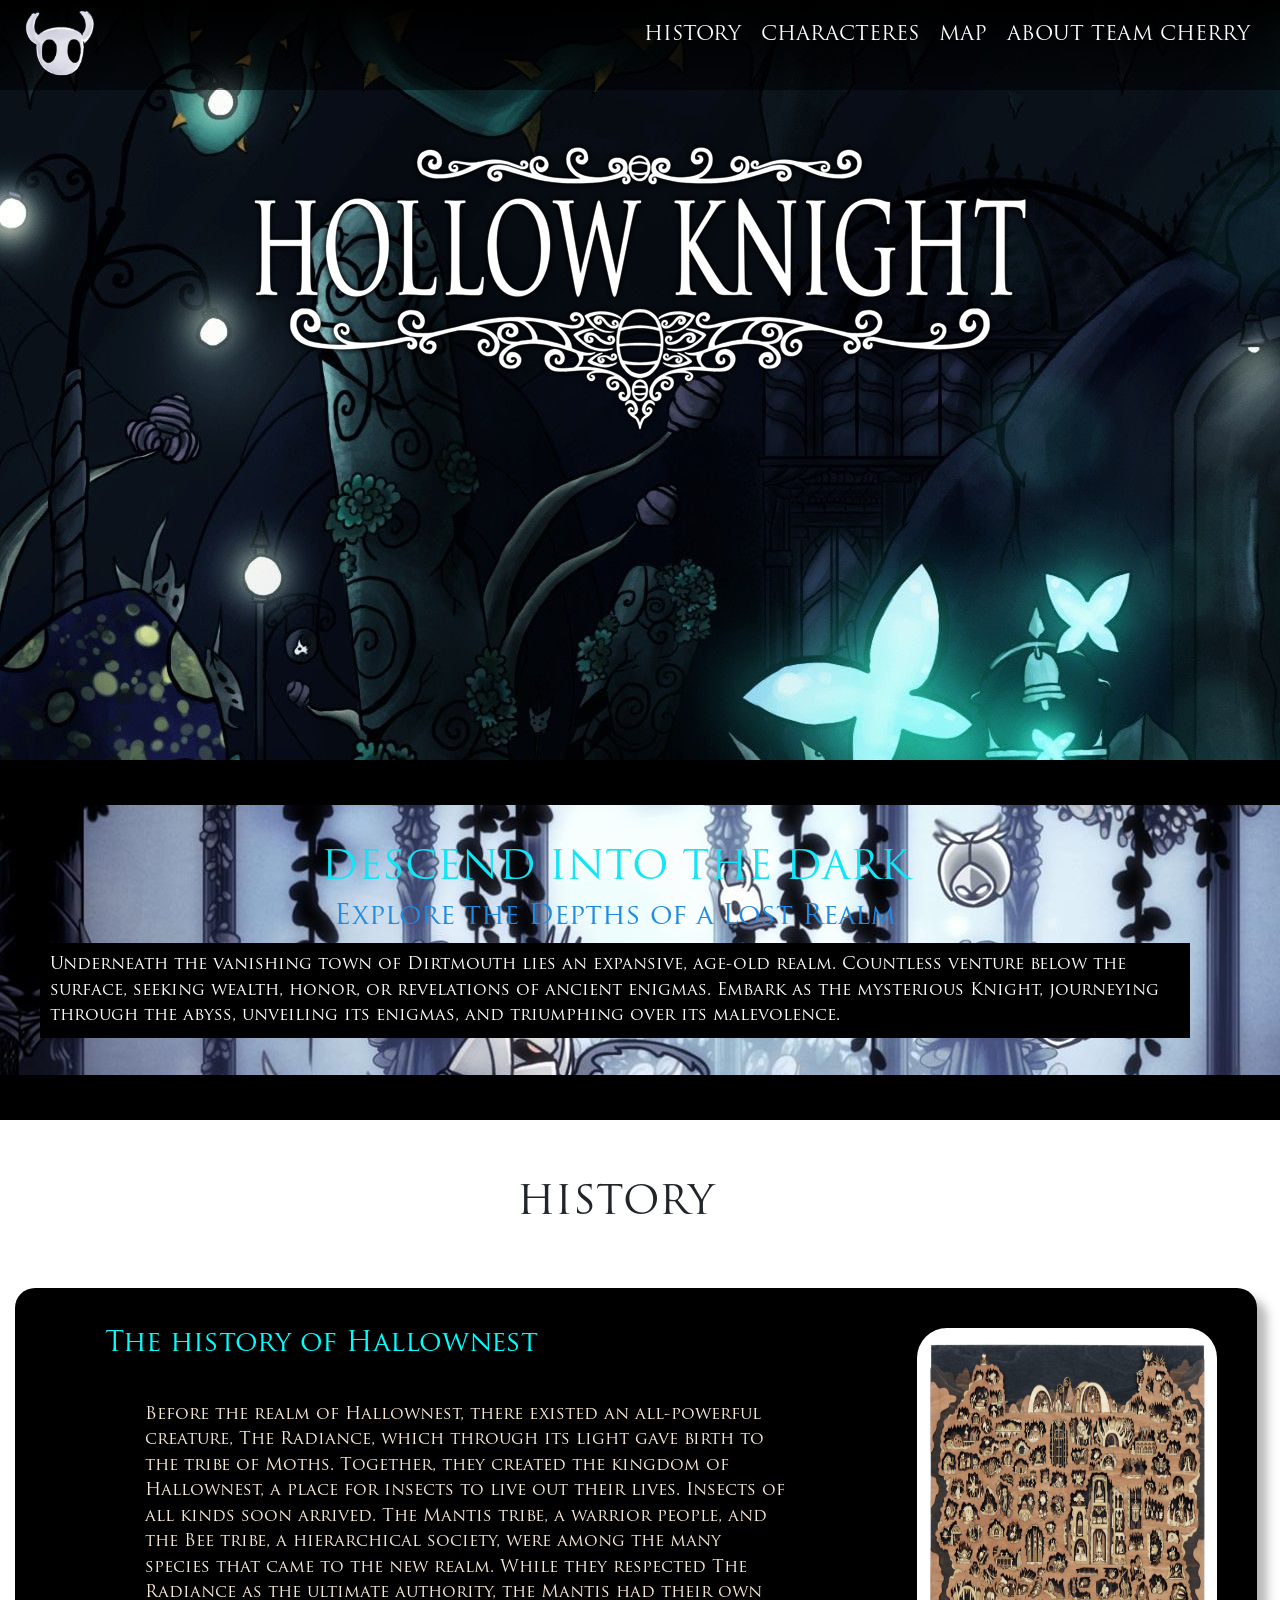
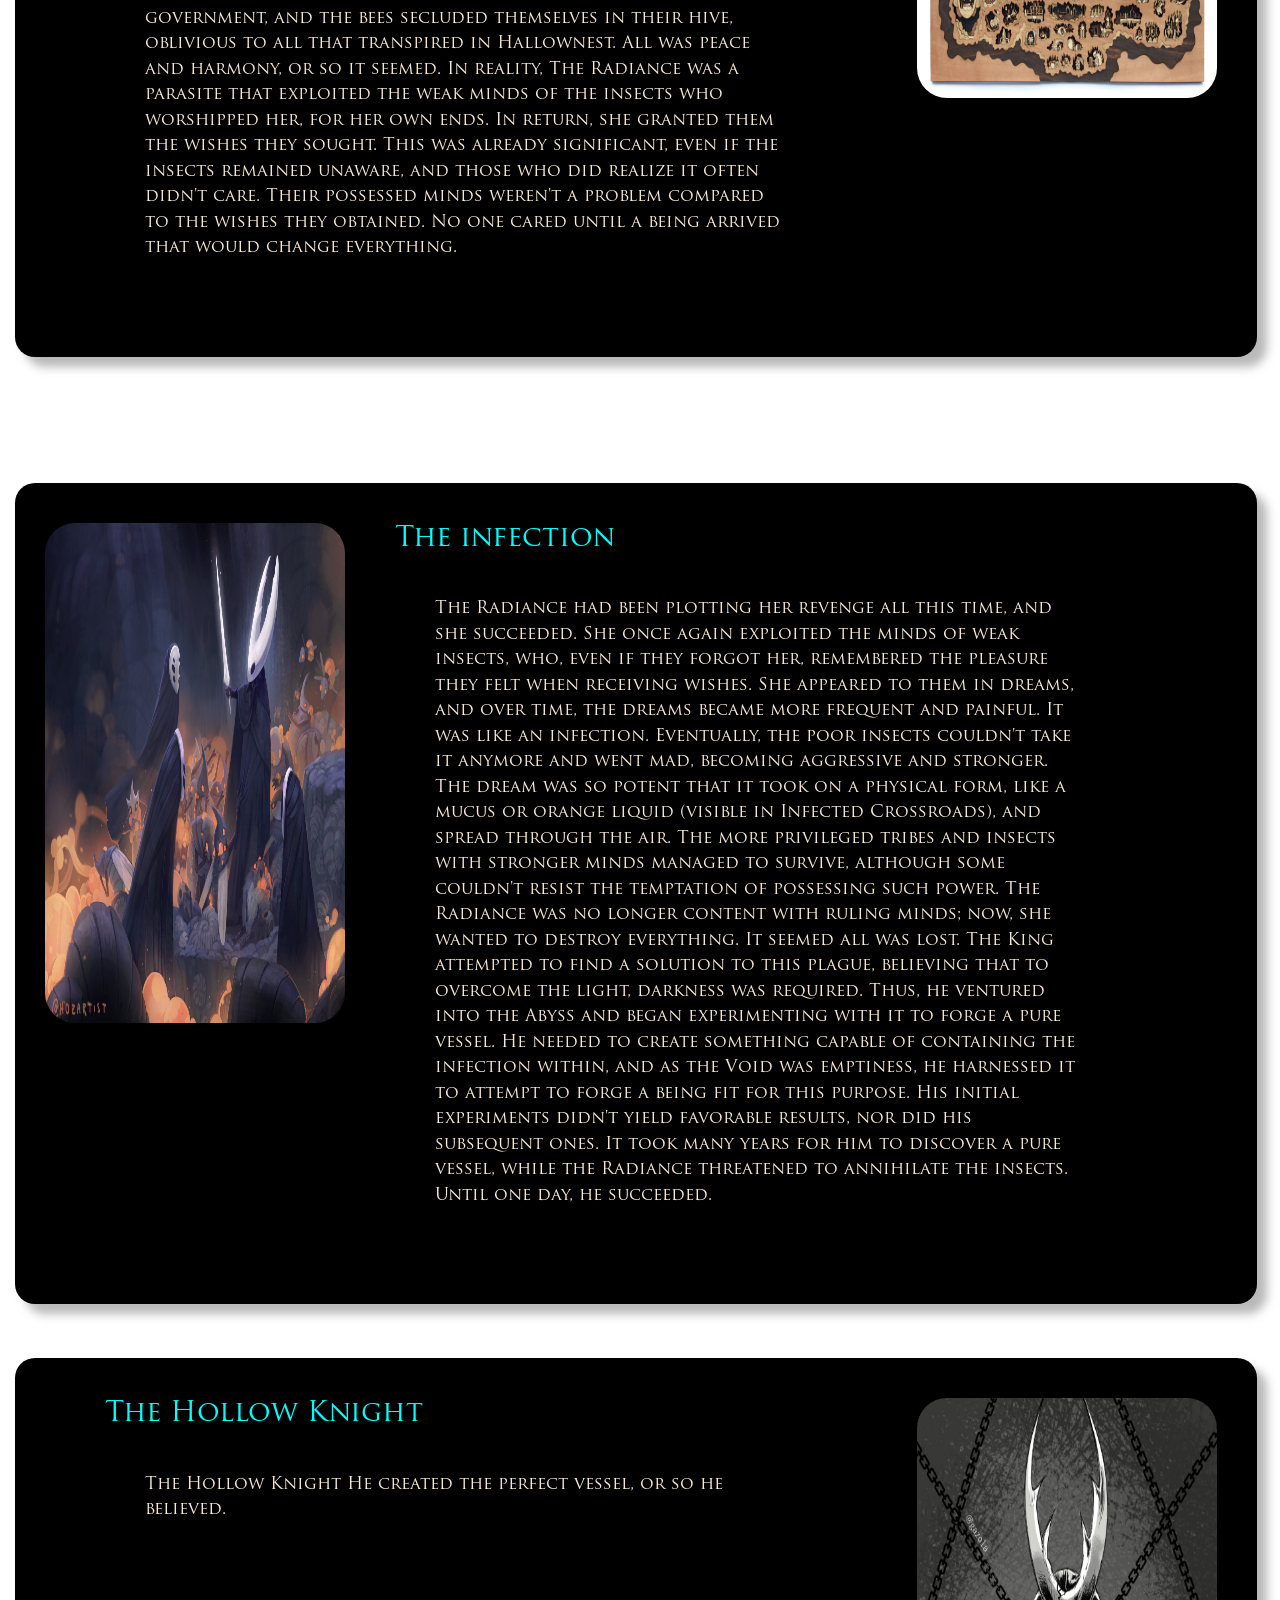
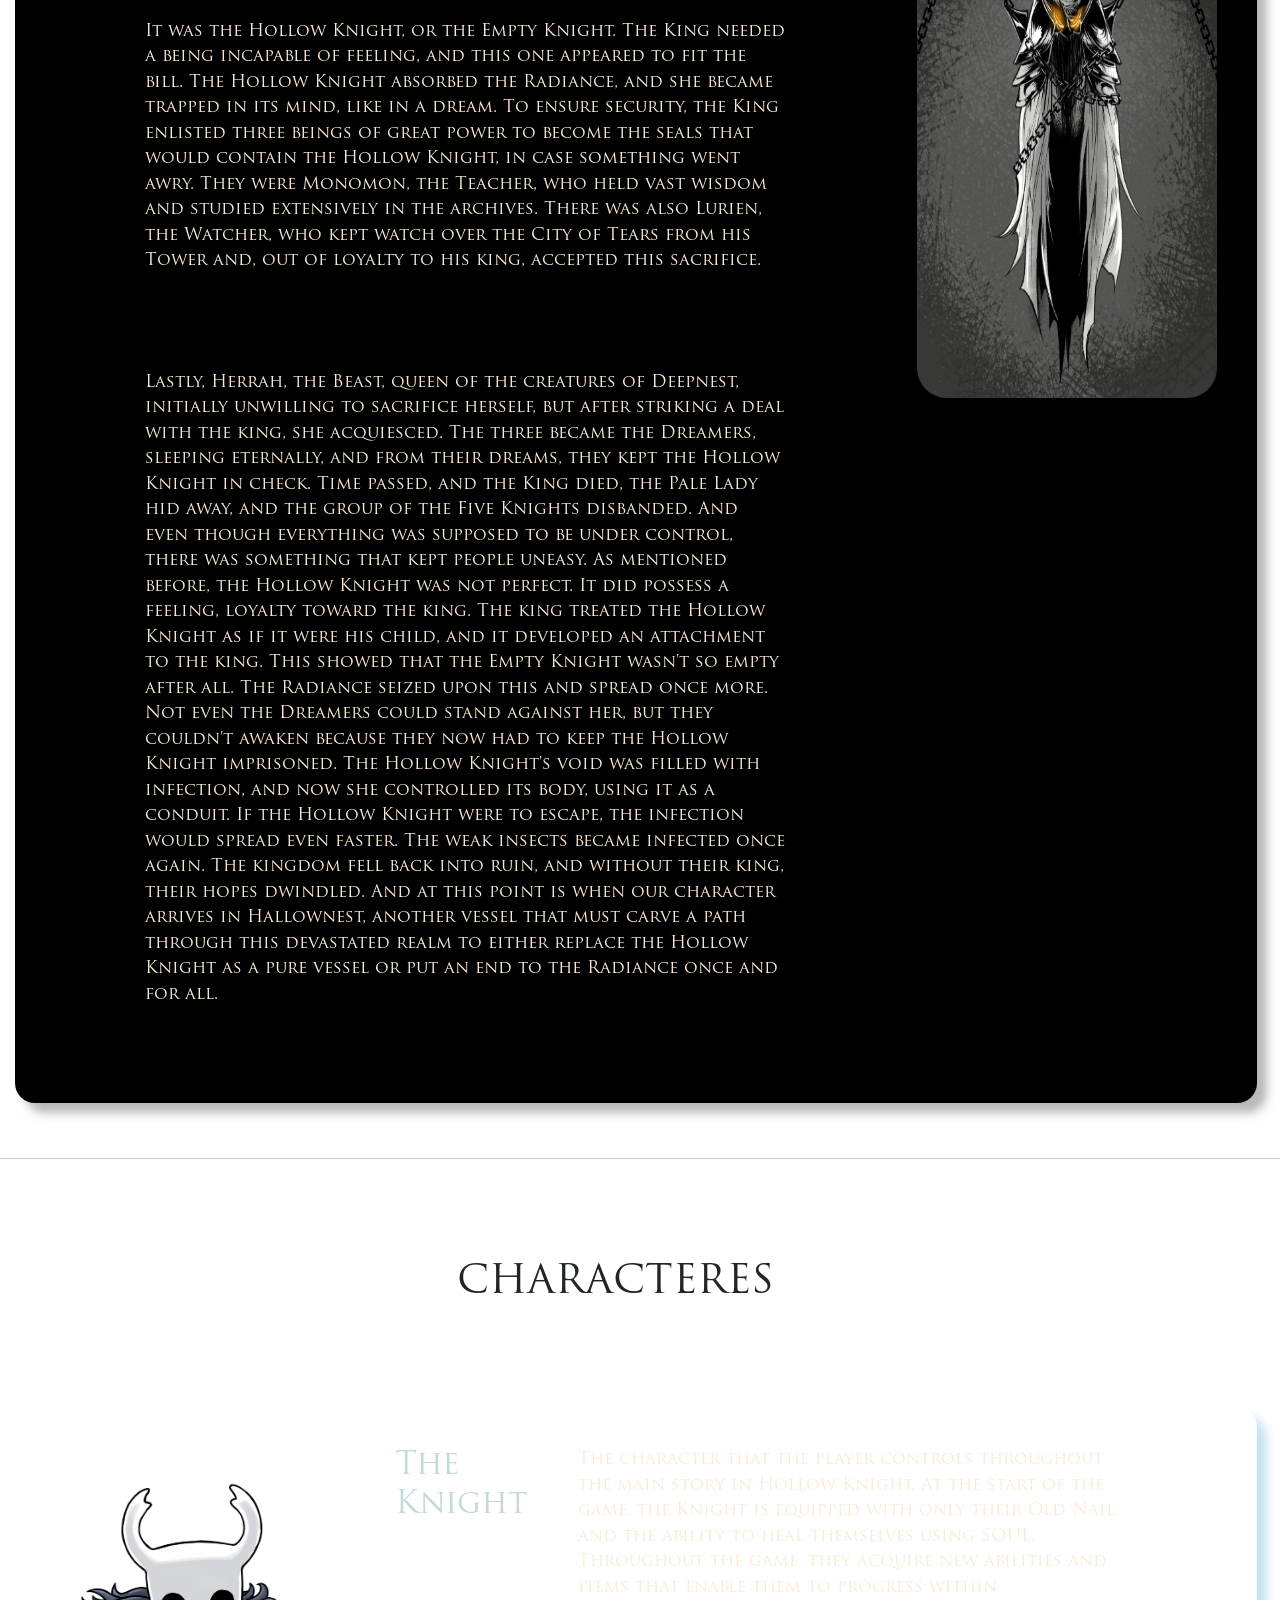
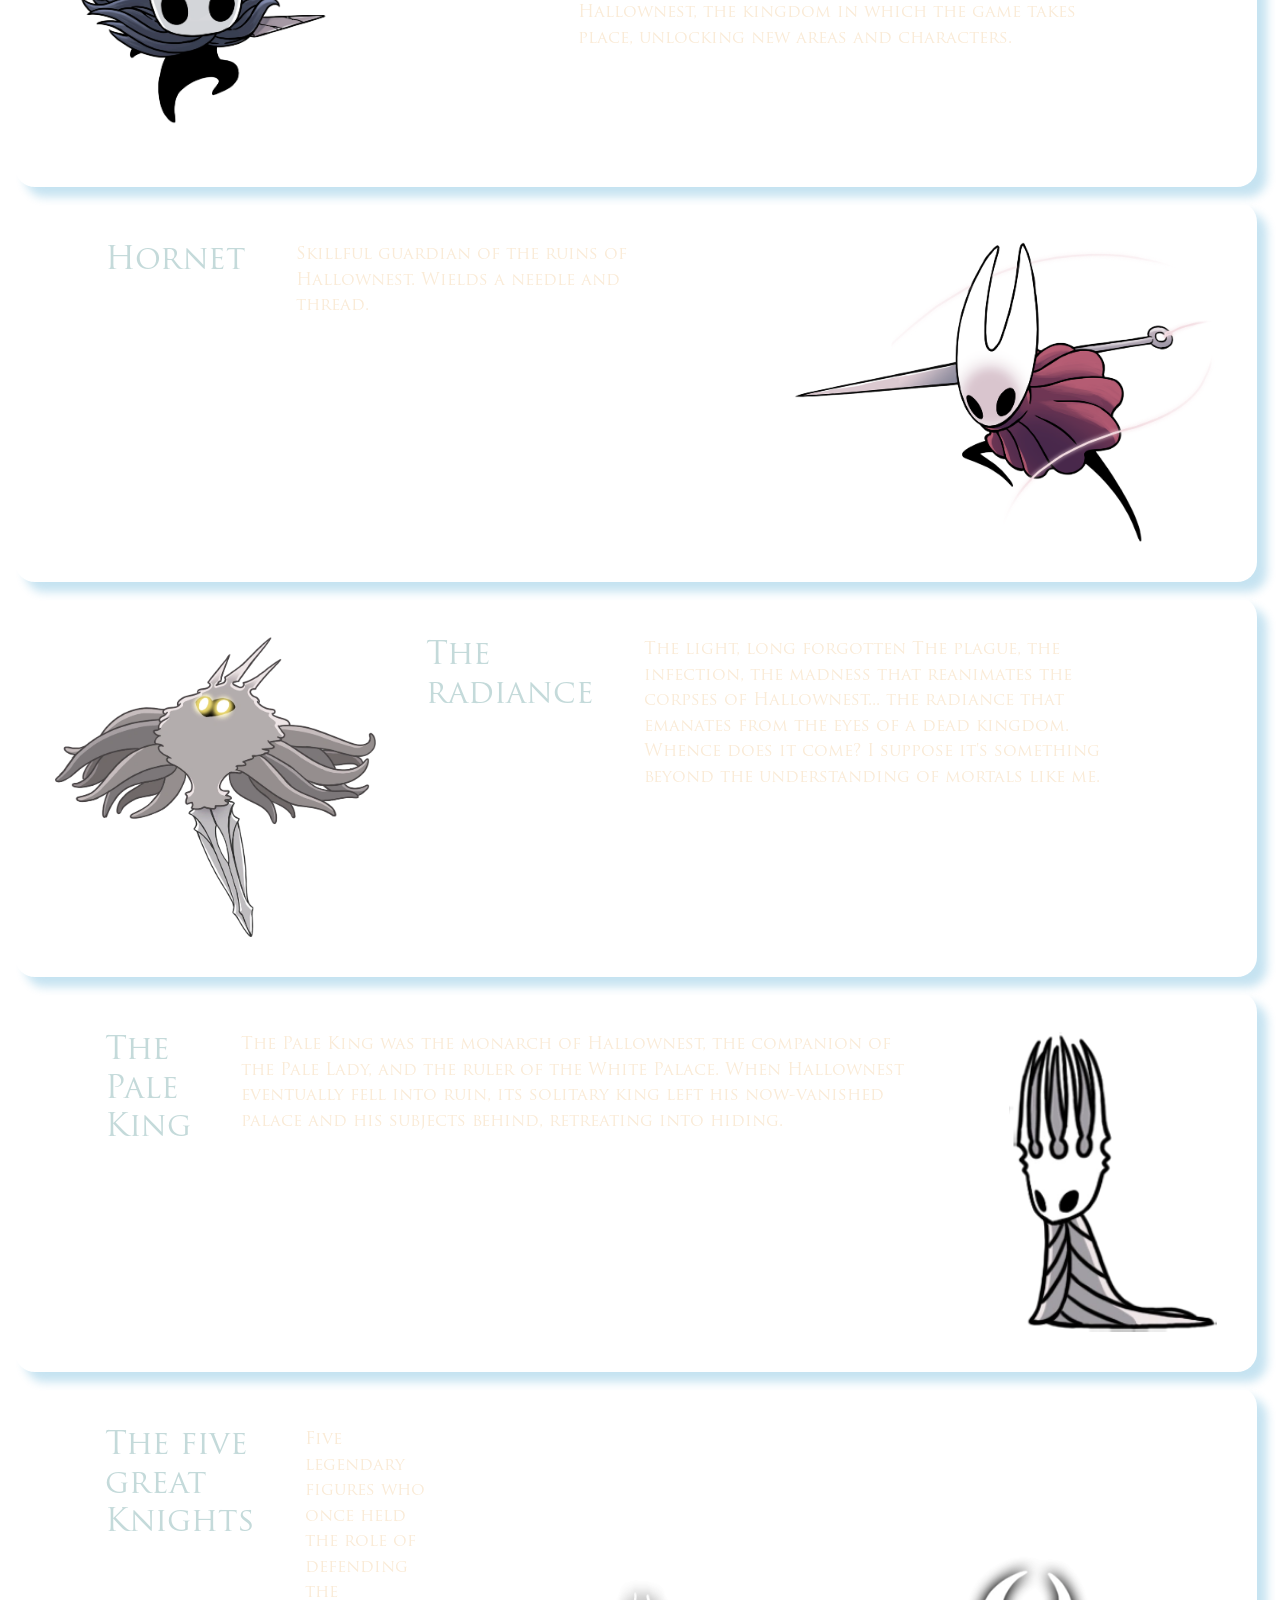
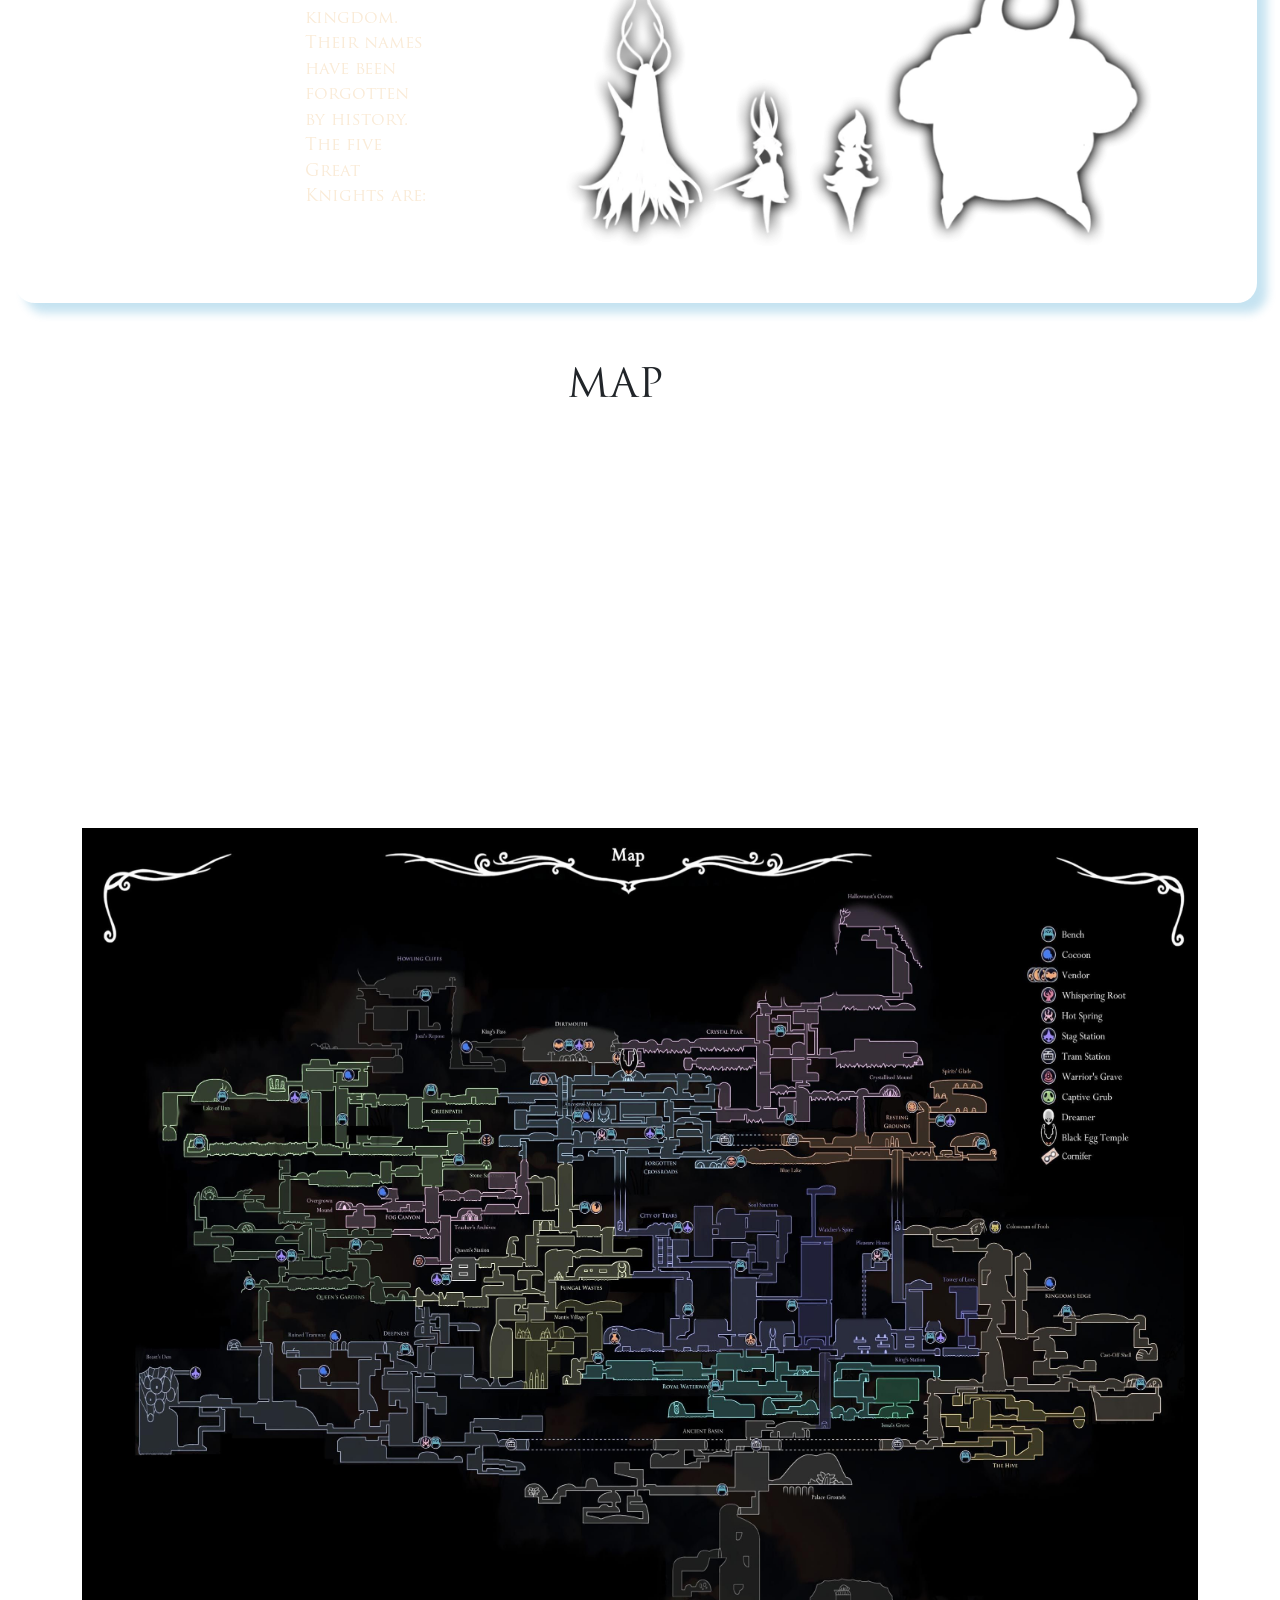
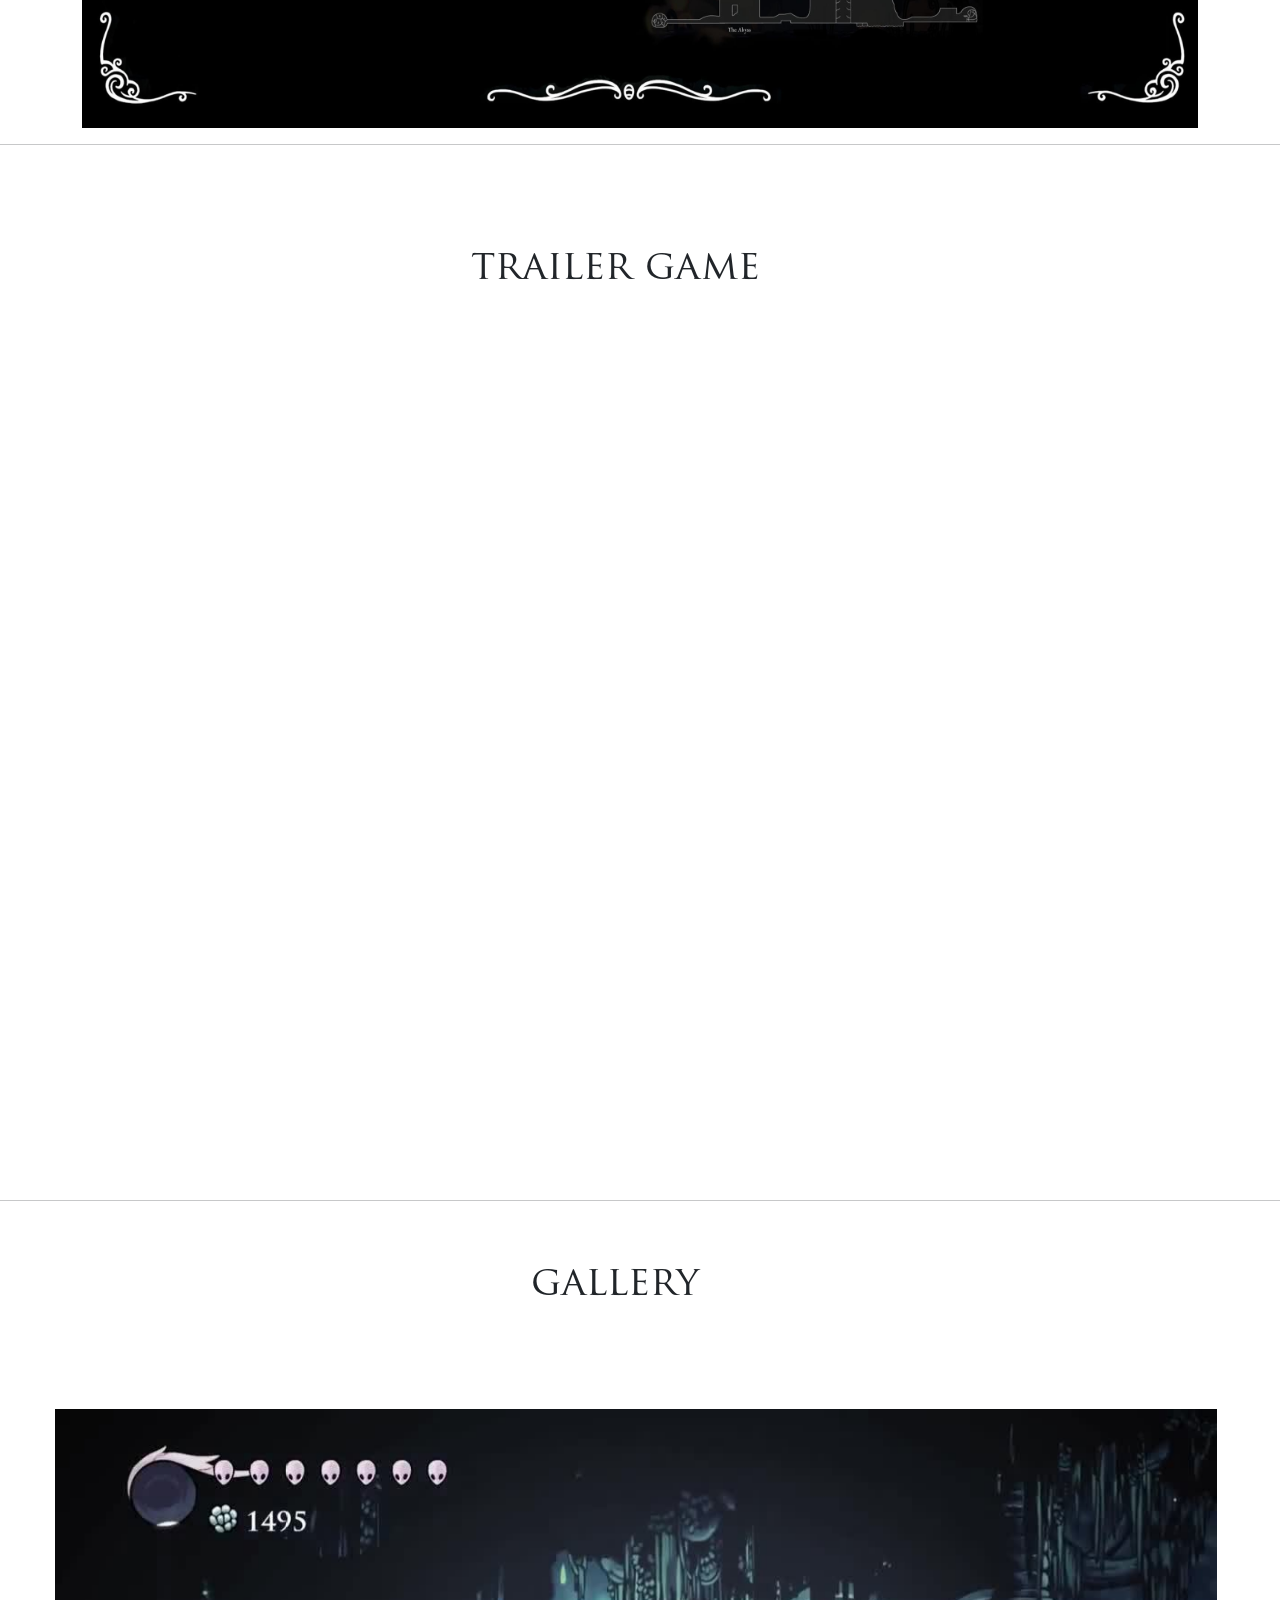
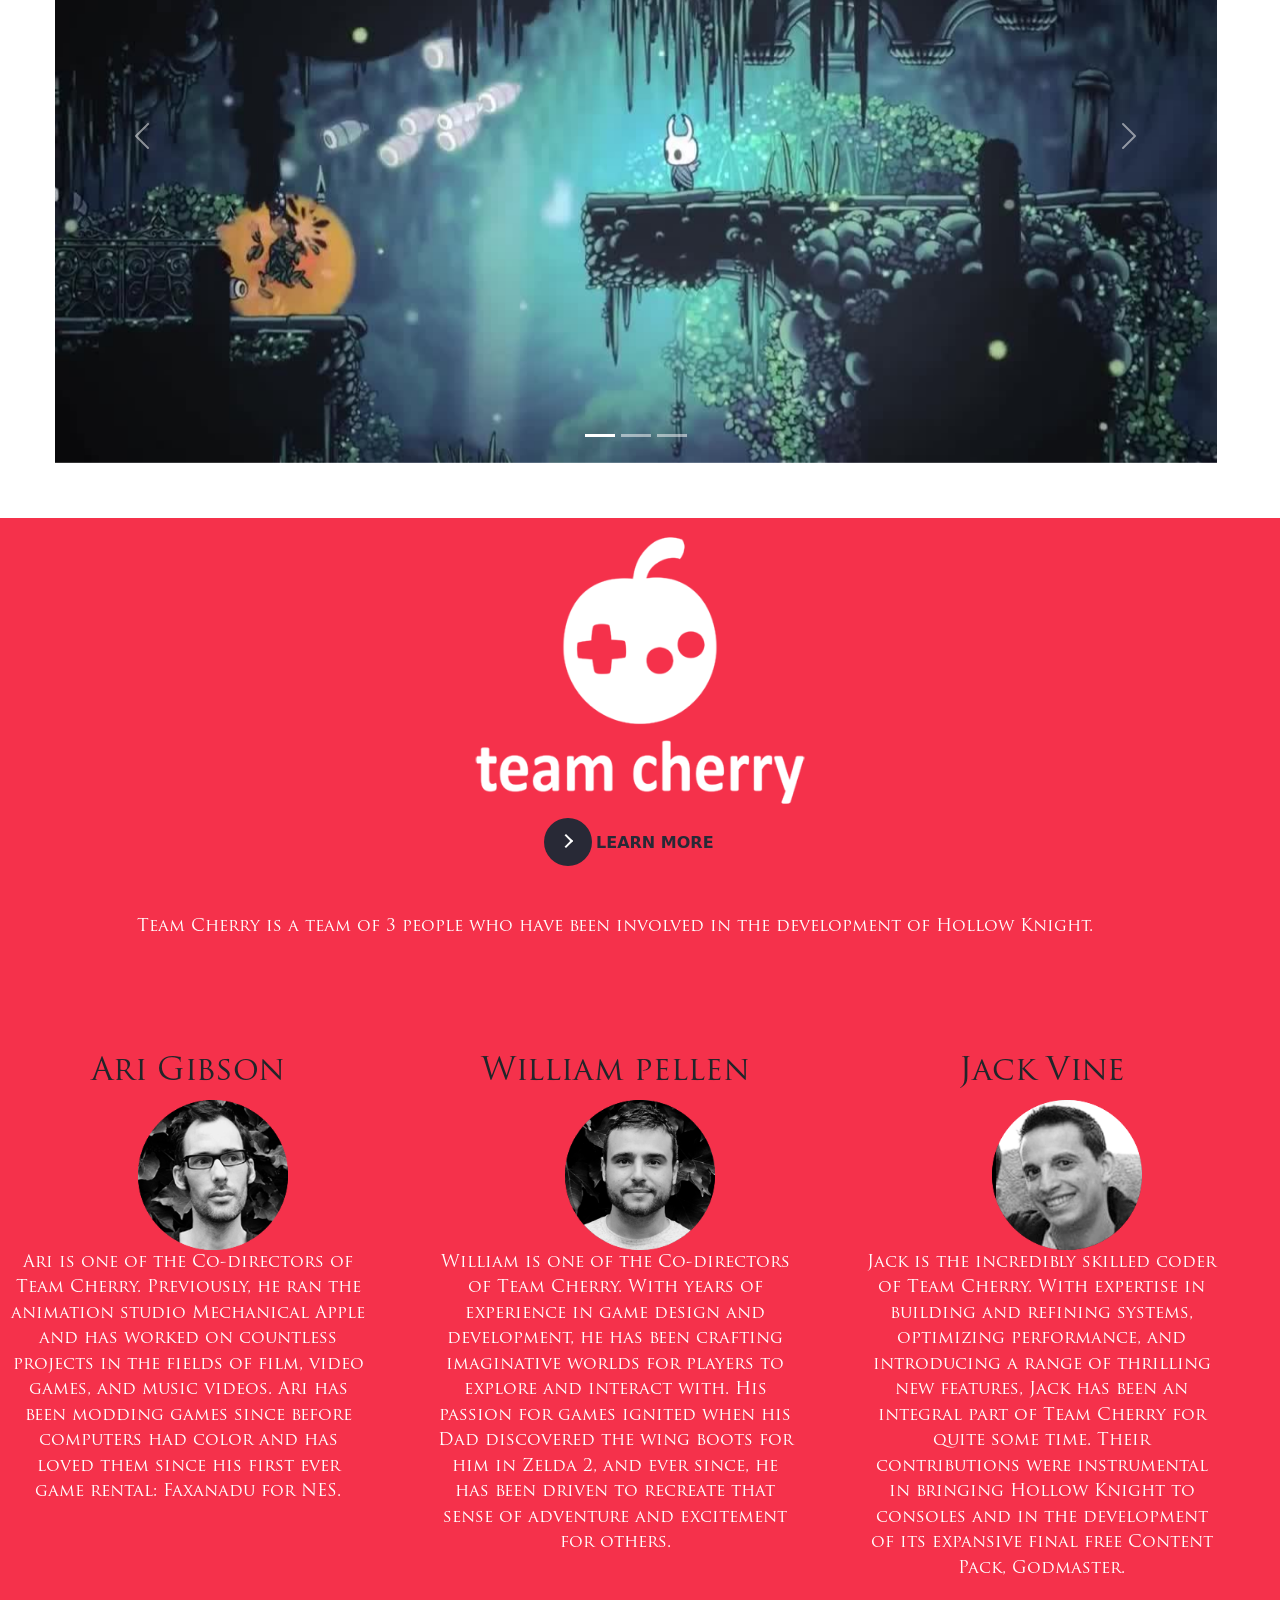
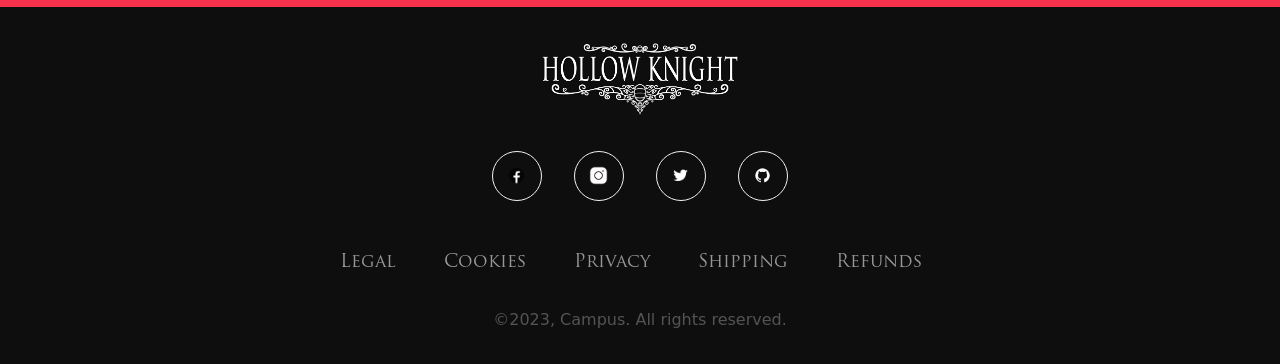
==== commit 95807afd: "COMMIT ENTREGA FINAL-ACTUALIZACION RESPONSIVE >:D" ====
--- a/Holow-Knight.html
+++ b/Holow-Knight.html
@@ -1,5 +1,5 @@
 <!DOCTYPE html>
-<html lang="en">
+<html lang="es">
 <head>
     <meta charset="UTF-8">
     <meta name="viewport" content="width=device-width, initial-scale=1.0">
@@ -27,32 +27,31 @@
             <a href="#about">ABOUT TEAM CHERRY</a>
         </nav>
     </header>
+
     <main>
         <div  id="fondoInicio"> 
             <div class="titulo-overlay"><center><img class="imagen" src="./imagenes/Titulo.png" alt="Imagen" ></center></div>
             <video autoplay muted loop>
                 <source src="./imagenes/fondo.mp4" type="video/mp4">
             </video>
-              <!-- INTRODUCTION -->
-        <section class="bg-portada">
-            <div class="portada">
-                <center><h1 style="color:rgb(20, 228, 243)"> DESCEND INTO THE DARK </h1></center>
-                <center><h3 style="color:rgb(32, 139, 226)">Explore the Depths of a Lost Realm</h3></center>
-                <p class="texto-con-fondo">
-                    Underneath the vanishing town of Dirtmouth lies an expansive, age-old realm. Countless venture below the surface, seeking wealth, honor, or revelations of ancient enigmas.
-                    Embark as the mysterious Knight, journeying through the abyss, unveiling its enigmas, and triumphing over its malevolence.
-                </p>
-            </div>
-        </section>
-        </div> 
-    </main>    
-
-<div class="titulo-historia" id="history"><center><h1>HISTORY</h1></center></div>
+            <section class="bg-portada">
+                <div class="portada">
+                    <center><h1 style="color:rgb(20, 228, 243)"> DESCEND INTO THE DARK </h1></center>
+                    <center><h3 style="color:rgb(32, 139, 226)">Explore the Depths of a Lost Realm</h3></center>
+                    <p class="texto-con-fondo">
+                        Underneath the vanishing town of Dirtmouth lies an expansive, age-old realm. Countless venture below the surface, seeking wealth, honor, or revelations of ancient enigmas.
+                        Embark as the mysterious Knight, journeying through the abyss, unveiling its enigmas, and triumphing over its malevolence.
+                    </p>
+                </div>
+            </section>
+              
+    </main> 
+
+    <div class="titulo-historia" id="history"><center><h1>HISTORY</h1></center></div>
   
-
-  <!-- HISTORY -->
+<!-- HISTORY -->
   
-  <div class="section">
+<div class="section">
     <div class="parrafo">
        
         <h3>The history of Hallownest</h3>
@@ -64,8 +63,11 @@
         </p>
        
     </div>
+
     <img  src="./imagenes/Hallownest.jpg" alt="Hallownest" height="370" >
 </div>   
+
+
 <br><br><br><br>
 <div class="section">
         <img src="./imagenes/infection.jpg" alt="Infection" height="500">
@@ -83,6 +85,9 @@
     </div>
 </div>
 &nbsp;&nbsp;&nbsp;&nbsp;
+
+
+
 <div class="section">
     <div class="parrafo">
         <h3>The Hollow Knight</h3>
@@ -95,18 +100,17 @@
     <img src="./imagenes/The hw.jpg" alt="Hollow Knight" height="600">
 </div>
 &nbsp;&nbsp;&nbsp;&nbsp;
- <!-- CHARACTERES -->
- <hr>
+
+<hr>
 <div class="titulo-personajes" id="characteres"><center><h1>CHARACTERES</h1></center></div>
-
 <div>
-        <div class="section-character">
-        <img src="./imagenes/Knight.png" alt="Knight" height="300">
-        <h2>The Knight</h2>
-        <p>The character that the player controls throughout the main story in Hollow Knight. At the start of the game, the Knight is equipped with only their Old Nail and the ability to heal themselves using SOUL. Throughout the game, they acquire new abilities and items that enable them to progress within Hallownest, the kingdom in which the game takes place, unlocking new areas and characters.</p>
-        </div>
-
-        <div class="section-character">
+    <div class="section-character">
+    <img src="./imagenes/Knight.png" alt="Knight" height="300">
+    <h2>The Knight</h2>
+    <p>The character that the player controls throughout the main story in Hollow Knight. At the start of the game, the Knight is equipped with only their Old Nail and the ability to heal themselves using SOUL. Throughout the game, they acquire new abilities and items that enable them to progress within Hallownest, the kingdom in which the game takes place, unlocking new areas and characters.</p>
+    </div>
+
+    <div class="section-character">
         <h2>Hornet</h2>
         <p>Skillful guardian of the ruins of Hallownest. Wields a needle and thread.</p>
         <img src="./imagenes/Hornet.png" alt="Hornet" height="300">
@@ -142,113 +146,116 @@
         </ul>          
         </div>
 </div>
-    <!-- MAP -->
-    <div class="titulo-historia" id="map"><center><h1>MAP</h1></center></div>
-    <div class="section-map"> 
-        <p>In Hollow Knight, a valuable ally is undoubtedly a comprehensive map, as the level design showcases a labyrinthine nature and the extensive world layout can easily lead us astray in the depths of Hallownest.</p>
-    </div>
-    <div class="section-map"><p> Navigating through these unfamiliar terrains can sow uncertainty regarding our goals and destinations. As we progress in our adventure, we will come across a variety of challenging bosses, collectible items of all sorts, intriguing missions, picturesque shops, needy rescued grubs, ornamental trinkets, hidden rarities, empowering abilities, magical spells, as well as strategically placed fast travel points, among many other things.</p></div>
-    <div class="section-map"> <p>This wealth of elements can result in us inadvertently overlooking certain aspects, prompting us to invest hours meticulously exploring the map in search of the final details necessary to achieve the coveted 107% completion.</p></div>
-    <img src="./imagenes/Map.jpg" alt="Map" class="container">
-
-    
-    &nbsp;&nbsp;&nbsp;&nbsp;
-    <!-- GAMEPLAY -->
-    <hr>
-    &nbsp;&nbsp;&nbsp;&nbsp;
-    <div class="titulo-historia" id="map"><center><h1>trailer game</h1></center></div>
-    <video autoplay muted loop ="./imagenes/Gameplay.mp4" width="1835" height=800>
-        <source src="./imagenes/Gameplay.mp4" type="video/mp4">
-    </video>
-    &nbsp;&nbsp;&nbsp;&nbsp;
-    <hr>
-    <div class="titulo-historia" id="map"><center><h1>gallery</h1></center></div>
-    <div class="section-carrusel">
-        <div id="carouselExampleIndicators" class="carousel slide" data-bs-ride="carousel">
-            <div class="carousel-indicators">
-              <button type="button" data-bs-target="#carouselExampleIndicators" data-bs-slide-to="0" class="active" aria-current="true" aria-label="Slide 1"></button>
-              <button type="button" data-bs-target="#carouselExampleIndicators" data-bs-slide-to="1" aria-label="Slide 2"></button>
-              <button type="button" data-bs-target="#carouselExampleIndicators" data-bs-slide-to="2" aria-label="Slide 3"></button>
+
+<!-- MAP -->
+<div class="titulo-historia" id="map"><center><h1>MAP</h1></center></div>
+<div class="section-map"> 
+    <p>In Hollow Knight, a valuable ally is undoubtedly a comprehensive map, as the level design showcases a labyrinthine nature and the extensive world layout can easily lead us astray in the depths of Hallownest.</p>
+</div>
+<div class="section-map"><p> Navigating through these unfamiliar terrains can sow uncertainty regarding our goals and destinations. As we progress in our adventure, we will come across a variety of challenging bosses, collectible items of all sorts, intriguing missions, picturesque shops, needy rescued grubs, ornamental trinkets, hidden rarities, empowering abilities, magical spells, as well as strategically placed fast travel points, among many other things.</p></div>
+<div class="section-map"> <p>This wealth of elements can result in us inadvertently overlooking certain aspects, prompting us to invest hours meticulously exploring the map in search of the final details necessary to achieve the coveted 107% completion.</p></div>
+<img src="./imagenes/Map.jpg" alt="Map" class="container">
+
+
+
+  <!-- GAMEPLAY -->
+  <hr>
+  &nbsp;&nbsp;&nbsp;&nbsp;
+  <div class="titulo-historia" id="map"><center><h1>trailer game</h1></center></div>
+  <video autoplay muted loop ="./imagenes/Gameplay.mp4" width="1835" height=800>
+      <source src="./imagenes/Gameplay.mp4" type="video/mp4">
+  </video>
+  &nbsp;&nbsp;&nbsp;&nbsp;
+
+  <hr>
+  <div class="titulo-historia" id="map"><center><h1>gallery</h1></center></div>
+  <div class="section-carrusel">
+      <div id="carouselExampleIndicators" class="carousel slide" data-bs-ride="carousel">
+          <div class="carousel-indicators">
+            <button type="button" data-bs-target="#carouselExampleIndicators" data-bs-slide-to="0" class="active" aria-current="true" aria-label="Slide 1"></button>
+            <button type="button" data-bs-target="#carouselExampleIndicators" data-bs-slide-to="1" aria-label="Slide 2"></button>
+            <button type="button" data-bs-target="#carouselExampleIndicators" data-bs-slide-to="2" aria-label="Slide 3"></button>
+          </div>
+          <div class="carousel-inner">
+            <div class="carousel-item active">
+              <img src="./imagenes/3.jpg" class="d-block w-100" alt="...">
             </div>
-            <div class="carousel-inner">
-              <div class="carousel-item active">
-                <img src="./imagenes/3.jpg" class="d-block w-100" alt="...">
-              </div>
-              <div class="carousel-item">
-                <img src="./imagenes/1.jpg" class="d-block w-100" alt="...">
-              </div>
-              <div class="carousel-item">
-                <img src="./imagenes/2.jpg" class="d-block w-100" alt="...">
-              </div>
+            <div class="carousel-item">
+              <img src="./imagenes/1.jpg" class="d-block w-100" alt="...">
             </div>
-            <button class="carousel-control-prev" type="button" data-bs-target="#carouselExampleIndicators" data-bs-slide="prev">
-              <span class="carousel-control-prev-icon" aria-hidden="true"></span>
-              <span class="visually-hidden">Previous</span>
-            </button>
-            <button class="carousel-control-next" type="button" data-bs-target="#carouselExampleIndicators" data-bs-slide="next">
-              <span class="carousel-control-next-icon" aria-hidden="true"></span>
-              <span class="visually-hidden">Next</span>
-            </button>
+            <div class="carousel-item">
+              <img src="./imagenes/2.jpg" class="d-block w-100" alt="...">
+            </div>
           </div>
-    </div>
-
-    <!-- ABOUT TEAM CHERRY-->
+          <button class="carousel-control-prev" type="button" data-bs-target="#carouselExampleIndicators" data-bs-slide="prev">
+            <span class="carousel-control-prev-icon" aria-hidden="true"></span>
+            <span class="visually-hidden">Previous</span>
+          </button>
+          <button class="carousel-control-next" type="button" data-bs-target="#carouselExampleIndicators" data-bs-slide="next">
+            <span class="carousel-control-next-icon" aria-hidden="true"></span>
+            <span class="visually-hidden">Next</span>
+          </button>
+        </div>
+  </div>
+
+   <!-- ABOUT TEAM CHERRY-->
    
-    <div id="about" >    
-        <center><img src="./imagenes/Team Cherry.png" alt="Team Cherry" height="300"></center>
-        <div>
-            <center>
-                <a href="https://www.teamcherry.com.au/">
-                  <button class="learn-more">
-                    <span class="circle" aria-hidden="true">
-                      <span class="icon arrow"></span>
-                    </span>
-                    <span class="button-text">Learn More</span>
-                  </button>
-                </a>
-              </center>
-              <br><br>
-        </div>
-        <center><p>Team Cherry is a team of 3 people who have been involved in the development of Hollow Knight.</p></center>
-        <br><br>
-    
-        <div class="section-team">
-           <div class="item">
-             <!-- Ari gibson -->
-            <h2>Ari Gibson</h2>
-            <img src="./imagenes/ari.png" alt="Ari Gibson" height="150">
-            <p>Ari is one of the Co-directors of Team Cherry. Previously, he ran the animation studio Mechanical Apple and has worked on countless projects in the fields of film, video games, and music videos. Ari has been modding games since before computers had color and has loved them since his first ever game rental: Faxanadu for NES.</p>
-            </div>
-            <div class="item">
-            <!-- william pellen -->
-            <h2>William pellen</h2>
-            <img src="./imagenes/william.png" alt="William pellen" height="150">
-            <p>William is one of the Co-directors of Team Cherry. With years of experience in game design and development, he has been crafting imaginative worlds for players to explore and interact with. His passion for games ignited when his Dad discovered the wing boots for him in Zelda 2, and ever since, he has been driven to recreate that sense of adventure and excitement for others.</p>
-            </div>
-            <div class="item">
-            <!-- Jack Vine -->
-            <h2>Jack Vine</h2>
-            <img src="./imagenes/jack.png" alt="Jak Vine" height="150">
-            <p>Jack is the incredibly skilled coder of Team Cherry. With expertise in building and refining systems, optimizing performance, and introducing a range of thrilling new features, Jack has been an integral part of Team Cherry for quite some time. Their contributions were instrumental in bringing Hollow Knight to consoles and in the development of its expansive final free Content Pack, Godmaster.</p>
-            </div>
-        </div>
-
-        <footer>
-            <img src="./imagenes/Titulo.png" alt="" class="logo">
-            <div class="social-icons-container">
-                <a href="https://www.facebook.com/teamcherrygames" class="social-icon"></a>
-                <a href="https://www.instagram.com/teamcherryunofficial/" class="social-icon"></a>
-                <a href="https://twitter.com/TeamCherryGames" class="social-icon"></a>
-                <a href="https://github.com/BarbatosLopux/Pag-HMTL" class="social-icon"></a>
-            </div>
-            <ul class="footer-menu-container">
-                <li class="menu-item">Legal</li>
-                <li class="menu-item">Cookies</li>
-                <li class="menu-item">Privacy</li>
-                <li class="menu-item">Shipping</li>
-                <li class="menu-item">Refunds</li>
-            </ul>
-            <span class="copyright">&copy;2023, Campus. All rights reserved.</span>
-        </footer>
+   <div id="about" >    
+    <center><img src="./imagenes/Team Cherry.png" alt="Team Cherry" height="300"></center>
+    <div>
+        <center>
+            <a href="https://www.teamcherry.com.au/">
+              <button class="learn-more">
+                <span class="circle" aria-hidden="true">
+                  <span class="icon arrow"></span>
+                </span>
+                <span class="button-text">Learn More</span>
+              </button>
+            </a>
+          </center>
+          <br><br>
+    </div>
+    <center><p>Team Cherry is a team of 3 people who have been involved in the development of Hollow Knight.</p></center>
+    <br><br>
+
+    <div class="section-team">
+       <div class="item">
+         <!-- Ari gibson -->
+        <h2>Ari Gibson</h2>
+        <img src="./imagenes/ari.png" alt="Ari Gibson" height="150">
+        <p>Ari is one of the Co-directors of Team Cherry. Previously, he ran the animation studio Mechanical Apple and has worked on countless projects in the fields of film, video games, and music videos. Ari has been modding games since before computers had color and has loved them since his first ever game rental: Faxanadu for NES.</p>
+        </div>
+        <div class="item">
+        <!-- william pellen -->
+        <h2>William pellen</h2>
+        <img src="./imagenes/william.png" alt="William pellen" height="150">
+        <p>William is one of the Co-directors of Team Cherry. With years of experience in game design and development, he has been crafting imaginative worlds for players to explore and interact with. His passion for games ignited when his Dad discovered the wing boots for him in Zelda 2, and ever since, he has been driven to recreate that sense of adventure and excitement for others.</p>
+        </div>
+        <div class="item">
+        <!-- Jack Vine -->
+        <h2>Jack Vine</h2>
+        <img src="./imagenes/jack.png" alt="Jak Vine" height="150">
+        <p>Jack is the incredibly skilled coder of Team Cherry. With expertise in building and refining systems, optimizing performance, and introducing a range of thrilling new features, Jack has been an integral part of Team Cherry for quite some time. Their contributions were instrumental in bringing Hollow Knight to consoles and in the development of its expansive final free Content Pack, Godmaster.</p>
+        </div>
+    </div>
+
+
+    <footer>
+        <img src="./imagenes/Titulo.png" alt="" class="logo">
+        <div class="social-icons-container">
+            <a href="https://www.facebook.com/teamcherrygames" class="social-icon"></a>
+            <a href="https://www.instagram.com/teamcherryunofficial/" class="social-icon"></a>
+            <a href="https://twitter.com/TeamCherryGames" class="social-icon"></a>
+            <a href="https://github.com/BarbatosLopux/Pag-HMTL" class="social-icon"></a>
+        </div>
+        <ul class="footer-menu-container">
+            <li class="menu-item">Legal</li>
+            <li class="menu-item">Cookies</li>
+            <li class="menu-item">Privacy</li>
+            <li class="menu-item">Shipping</li>
+            <li class="menu-item">Refunds</li>
+        </ul>
+        <span class="copyright">&copy;2023, Campus. All rights reserved.</span>
+    </footer>
 </body>
 </html>
--- a/style.css
+++ b/style.css
@@ -1,11 +1,9 @@
-
-
- @font-face{
-          font-family:'Trajan';
-          src:url(./font/Trajan.ttf)
-} 
-
-*{
+@font-face {
+  font-family: 'Trajan';
+  src: url(./font/Trajan.ttf)
+}
+
+* {
   padding: 0;
   margin: 0;
   box-sizing: border-box;
@@ -33,7 +31,7 @@
   height: 5rem;
 }
 
-nav{
+nav {
   display: flex;
   flex-direction: row;
   height: 100%;
@@ -59,20 +57,21 @@
 
 .titulo-overlay {
   position: absolute;
-  top: 60px; 
+  top: 60px;
   left: 50%;
   transform: translateX(-50%);
   width: 100%;
-  z-index: 1; 
+  z-index: 1;
   text-align: justify;
 }
-video{
+
+video {
   height: calc(100vh - 100px);
   width: 100%;
   aspect-ratio: 1.7;
 }
 
-.bg-portada{
+.bg-portada {
   background-color: black;
   display: flex;
   align-items: center;
@@ -80,17 +79,20 @@
   height: 40vh;
 }
 
-.portada{
- /*  background-color: black; */
-  background-image:url("./imagenes/void.jpg");
-  height: 30vh; 
+
+.portada {
+  /*  background-color: black; */
+  background-image: url("./imagenes/void.jpg");
+  height: 30vh;
   justify-content: space-between;
   padding: 40px;
   width: 100%;
 }
+
+
 p {
   text-decoration: none;
-  color: rgb(255, 255, 255); 
+  color: rgb(255, 255, 255);
   font-size: 17px;
   font-family: 'Trajan', sans-serif;
   margin-right: 50px;
@@ -98,34 +100,37 @@
 
 h1 {
   text-decoration: none;
-  color: rgb(255, 255, 255); 
+  color: rgb(255, 255, 255);
   font-family: 'Trajan', sans-serif;
   margin-right: 50px;
 }
+
 h2 {
   text-decoration: none;
-  color: rgb(255, 255, 255); 
-  
+  color: rgb(255, 255, 255);
+
   font-family: 'Trajan', sans-serif;
   margin-right: 50px;
 }
+
 h3 {
   text-decoration: none;
-  color: rgb(255, 255, 255); 
+  color: rgb(255, 255, 255);
 
   font-family: 'Trajan', sans-serif;
   margin-right: 50px;
 }
+
 ul {
   text-decoration: none;
-  color: rgb(255, 255, 255); 
+  color: rgb(255, 255, 255);
 
   font-family: 'Trajan', sans-serif;
   margin-right: 50px;
 }
 
 body {
-  background-image: url("./imagenes/Fondo.jpg"); 
+  background-image: url("./imagenes/Fondo.jpg");
   background-attachment: fixed;
   height: 100vh;
   width: 100%;
@@ -137,10 +142,10 @@
   width: 100%;
 }
 
-#fondoInicio video{
+#fondoInicio video {
   width: 100%;
   height: 100%;
-} 
+}
 
 button {
   position: relative;
@@ -154,14 +159,14 @@
   padding: 0;
   font-size: inherit;
   font-family: 'Trajan', sans-serif;
- }
- 
- button.learn-more {
+}
+
+button.learn-more {
   width: 12rem;
   height: auto;
- }
- 
- button.learn-more .circle {
+}
+
+button.learn-more .circle {
   transition: all 0.45s cubic-bezier(0.65, 0, 0.076, 1);
   position: relative;
   display: block;
@@ -170,26 +175,26 @@
   height: 3rem;
   background: #282936;
   border-radius: 1.625rem;
- }
- 
- button.learn-more .circle .icon {
+}
+
+button.learn-more .circle .icon {
   transition: all 0.45s cubic-bezier(0.65, 0, 0.076, 1);
   position: absolute;
   top: 0;
   bottom: 0;
   margin: auto;
   background: #fff;
- }
- 
- button.learn-more .circle .icon.arrow {
+}
+
+button.learn-more .circle .icon.arrow {
   transition: all 0.45s cubic-bezier(0.65, 0, 0.076, 1);
   left: 0.625rem;
   width: 1.125rem;
   height: 0.125rem;
   background: none;
- }
- 
- button.learn-more .circle .icon.arrow::before {
+}
+
+button.learn-more .circle .icon.arrow::before {
   position: absolute;
   content: "";
   top: -0.29rem;
@@ -199,9 +204,9 @@
   border-top: 0.125rem solid #fff;
   border-right: 0.125rem solid #fff;
   transform: rotate(45deg);
- }
- 
- button.learn-more .button-text {
+}
+
+button.learn-more .button-text {
   transition: all 0.45s cubic-bezier(0.65, 0, 0.076, 1);
   position: absolute;
   top: 0;
@@ -215,110 +220,116 @@
   line-height: 1.6;
   text-align: center;
   text-transform: uppercase;
- }
- 
- button:hover .circle {
-  width: 100%;
- }
- 
- button:hover .circle .icon.arrow {
+}
+
+button:hover .circle {
+  width: 100%;
+}
+
+button:hover .circle .icon.arrow {
   background: #fff;
   transform: translate(1rem, 0);
- }
- 
- button:hover .button-text {
+}
+
+button:hover .button-text {
   color: #fff;
- }
-
- #about {
+}
+
+#about {
   background-color: rgb(245, 49, 75);
 }
+
 .section {
-  background-color: rgb(0, 0, 0) ;
+  background-color: rgb(0, 0, 0);
   display: flex;
   justify-content: space-between;
   padding: 40px;
   width: 97%;
-  margin:15px;
+  margin: 15px;
   border-radius: 20px;
   box-shadow: 10px 10px 10px rgba(117, 116, 116, 0.5);
 }
+
 .section img {
-  width:300px;
+  width: 300px;
   border-radius: 30px;
   margin-left: -10px;
 }
 
 .section h3 {
   margin: 0;
-  color:aqua;
+  color: aqua;
   margin-left: 50px;
 }
 
-.section p{
+.section p {
   line-height: 1.5;
   padding: 40px;
-  color:antiquewhite;
-  margin-right:100px;
+  color: antiquewhite;
+  margin-right: 100px;
   margin-left: 50px;
 }
 
 .section-character {
- 
+
   display: flex;
   justify-content: space-between;
   padding: 40px;
   width: 97%;
-  margin:15px;
+  margin: 15px;
   border-radius: 20px;
   box-shadow: 10px 10px 10px rgba(23, 142, 197, 0.247);
 }
+
 .section-character h2 {
   margin: 0;
-  color:rgb(196, 218, 218);
+  color: rgb(196, 218, 218);
   margin-left: 50px;
 }
 
-.section-character p{
-  color:antiquewhite;
-  margin-right:100px;
+.section-character p {
+  color: antiquewhite;
+  margin-right: 100px;
   margin-left: 50px;
 }
 
 .section-map {
- 
+
   display: flex;
   justify-content: space-between;
   padding: 10px;
   width: 97%;
-  margin:15px;
- 
-}
+  margin: 15px;
+
+}
+
 .section-team {
   display: flex;
 }
-.item{
-  margin-top:40px ;
+
+.item {
+  margin-top: 40px;
   flex: 1;
   text-align: center;
   padding: 10px;
 }
+
 .titulo-historia {
   margin-top: 60px;
   margin-bottom: 60px;
-  }
-
-.titulo-personajes{
-  margin-top:100px;
+}
+
+.titulo-personajes {
+  margin-top: 100px;
   margin-bottom: 100px;
 }
 
-.texto-con-fondo{
+.texto-con-fondo {
   background-color: black;
   padding: 0.8%;
 }
 
-footer{
+footer {
   width: 100%;
   bottom: 0;
   left: 0;
@@ -330,12 +341,13 @@
   flex-direction: column;
 }
 
-.logo{
+.logo {
   height: 80px;
   margin-bottom: 1rem;
 }
 
-.social-icons-container, .footer-menu-container{
+.social-icons-container,
+.footer-menu-container {
   display: flex;
   justify-content: center;
   align-items: center;
@@ -343,7 +355,7 @@
   margin-bottom: 1rem;
 }
 
-.social-icon{
+.social-icon {
   height: 50px;
   width: 50px;
   border-radius: 50px;
@@ -352,42 +364,44 @@
   background-position: center;
   background-size: 40%;
   background-repeat: no-repeat;
-  margin:1rem;
-}
-
-.social-icon:hover{
+  margin: 1rem;
+}
+
+.social-icon:hover {
   background-color: #121212;
   filter: invert(1);
 }
 
-.social-icon:nth-of-type(2){
+.social-icon:nth-of-type(2) {
   background-image: url(imagenes/instagram.png);
 }
-.social-icon:nth-of-type(3){
+
+.social-icon:nth-of-type(3) {
   background-image: url(imagenes/twitter.png);
 }
-.social-icon:nth-of-type(4){
+
+.social-icon:nth-of-type(4) {
   background-image: url(imagenes/github.png);
 }
 
 
-.footer-menu-container{
+.footer-menu-container {
   list-style-type: none;
   color: #f2f2f2;
   font-size: 18px;
 }
 
-.menu-item{
+.menu-item {
   margin: 1rem 1.5rem;
   cursor: pointer;
   opacity: 0.6;
 }
 
-.menu-item:hover{
+.menu-item:hover {
   opacity: 1;
 }
 
-.copyright{
+.copyright {
   color: #f2f2f2;
   opacity: 0.3;
   text-align: center;
@@ -397,7 +411,7 @@
   display: flex;
   justify-content: center;
   align-items: center;
-  height: 100vh; 
+  height: 100vh;
 }
 
 .container img {
@@ -409,6 +423,84 @@
   justify-content: space-between;
   padding: 40px;
   width: 97%;
-  margin:15px;
+  margin: 15px;
   border-radius: 20px;
-}+}
+
+
+
+
+
+@media (max-width: 768px) {
+  section{
+    font-size: 10%;
+  }
+
+  header {
+    width: 100%;
+    height: 10%;
+
+  }
+  header nav{
+    width: 100%;
+   
+  }
+  header nav a{
+    width: 100%;
+    font-size: 45%;
+  }
+
+  .titulo-overlay .imagen{
+      width: 80%;
+      margin: 1;
+  }
+
+  .portada .texto-con-fondo {
+      text-align: start;
+      margin-top: 16%;
+      width: 100%;
+  }
+
+  .titulo-historia{
+   margin-top: 100%;
+   width: 100%;
+  }
+
+  .section {
+    display: flex;
+    flex-direction: column;
+    align-items: center; 
+    text-align: center;
+}
+
+.parrafo {
+    max-width: 80%; 
+
+}
+
+img {
+    max-width: 100%; 
+        height: auto; 
+}
+.section-character {
+  display: flex;
+  flex-direction: column;
+  align-items: center;
+  text-align: center;
+}
+
+img {
+  max-width: 100%;
+  height: auto;
+}
+
+.section-team {
+  display: flex;
+  flex-direction: column;
+}
+
+
+.item {
+  margin-bottom: 20px; 
+}
+}
